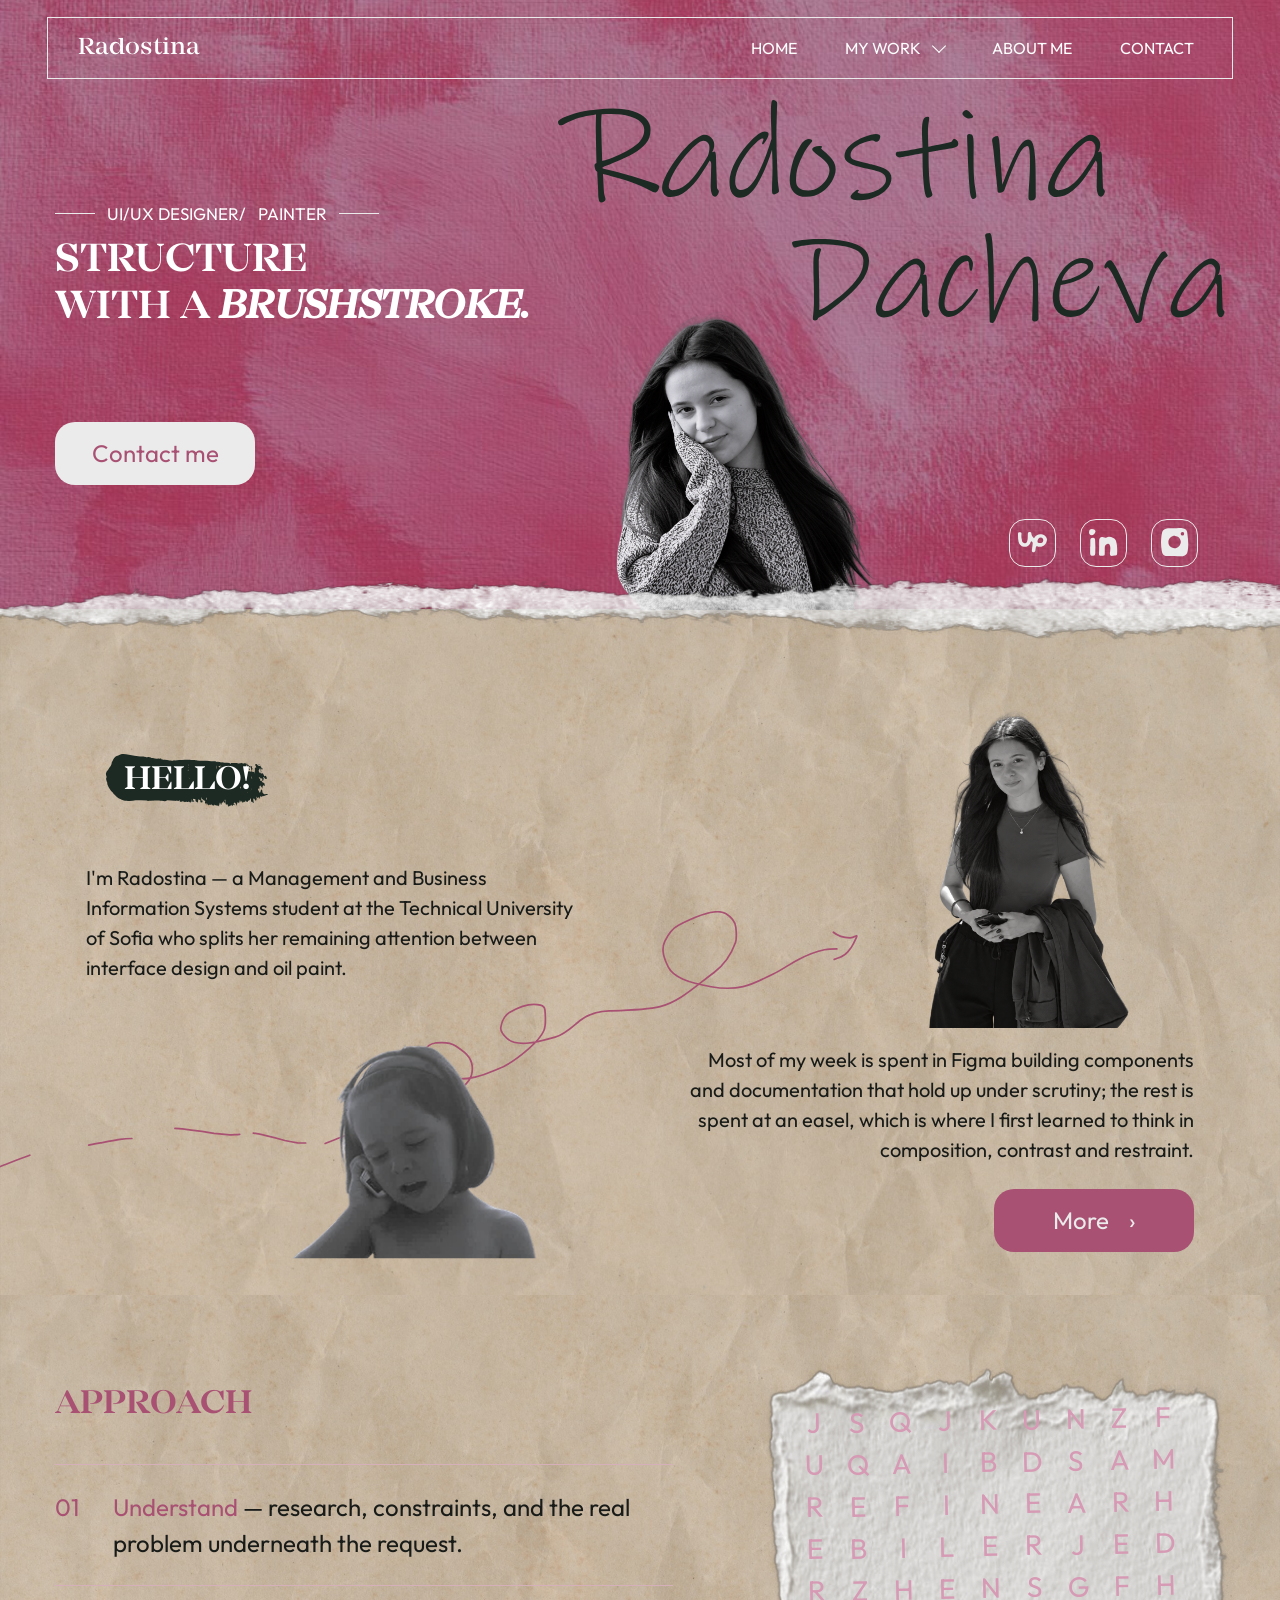
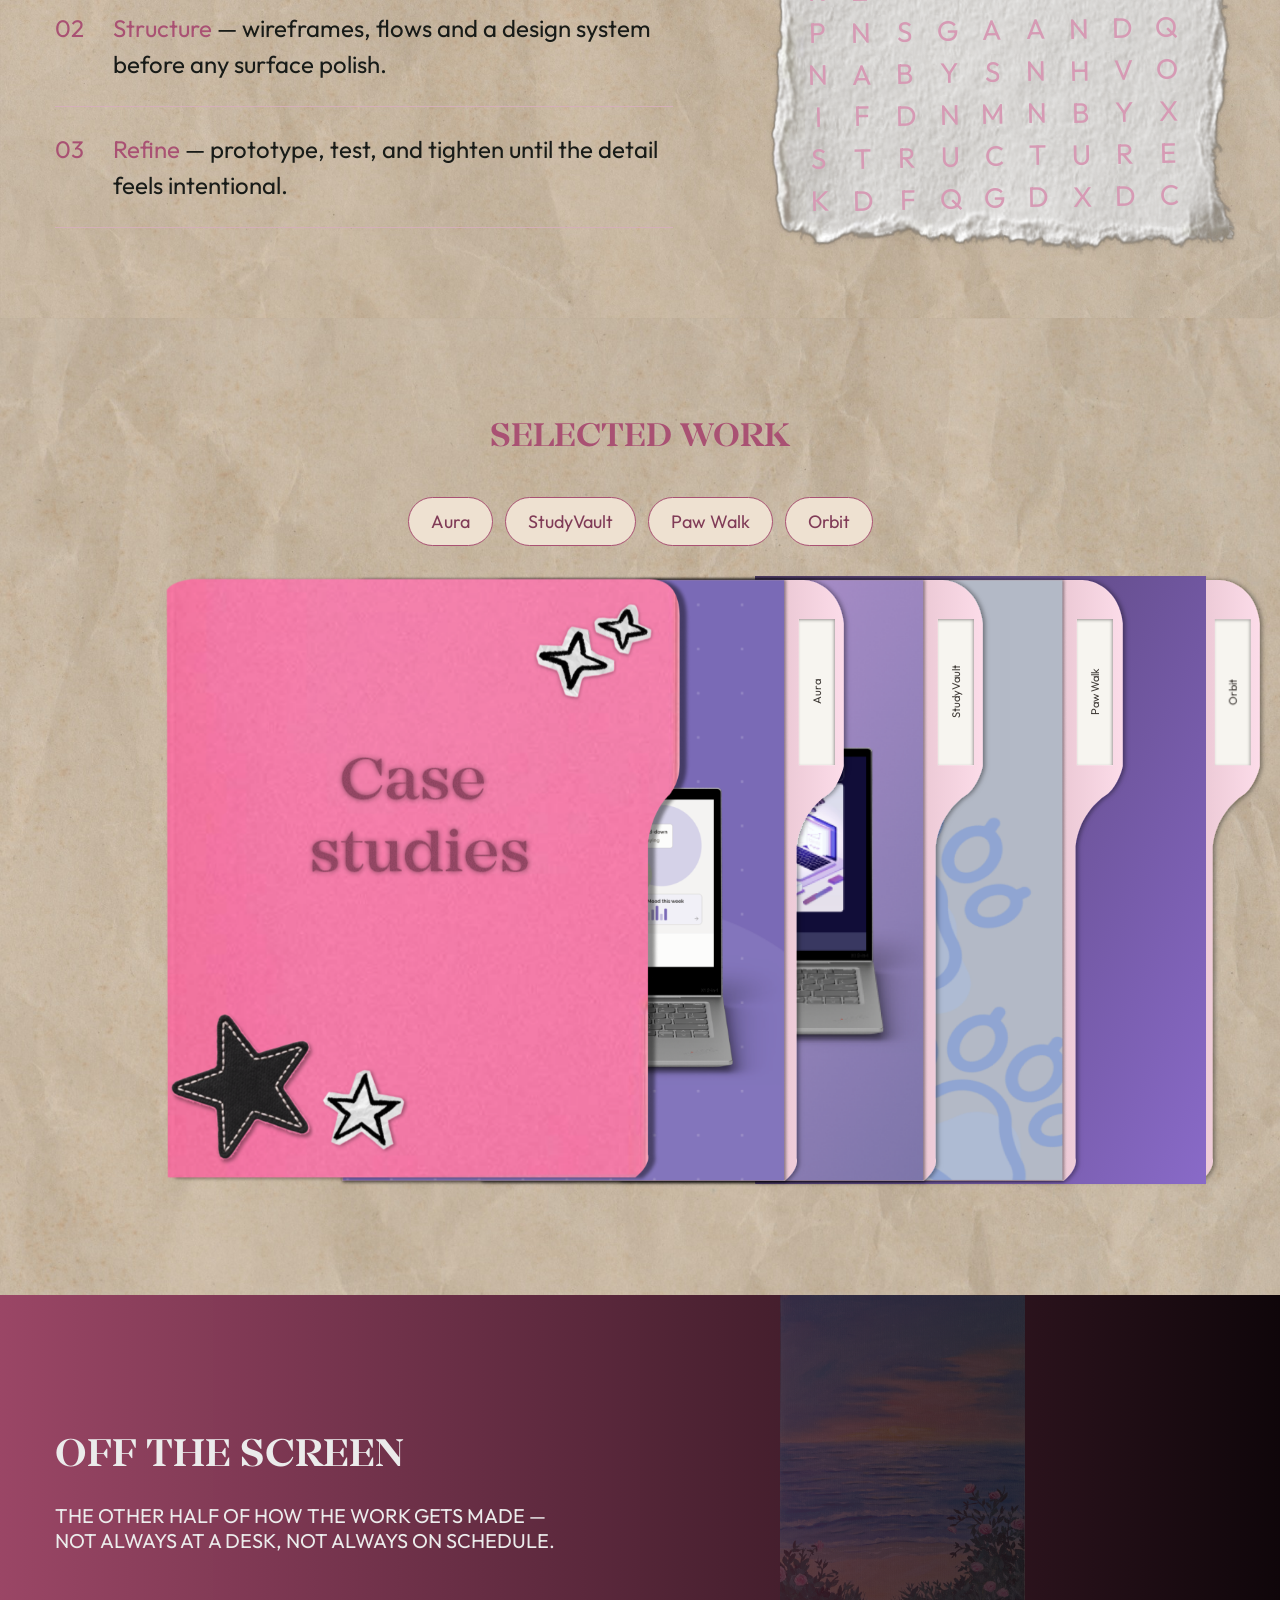
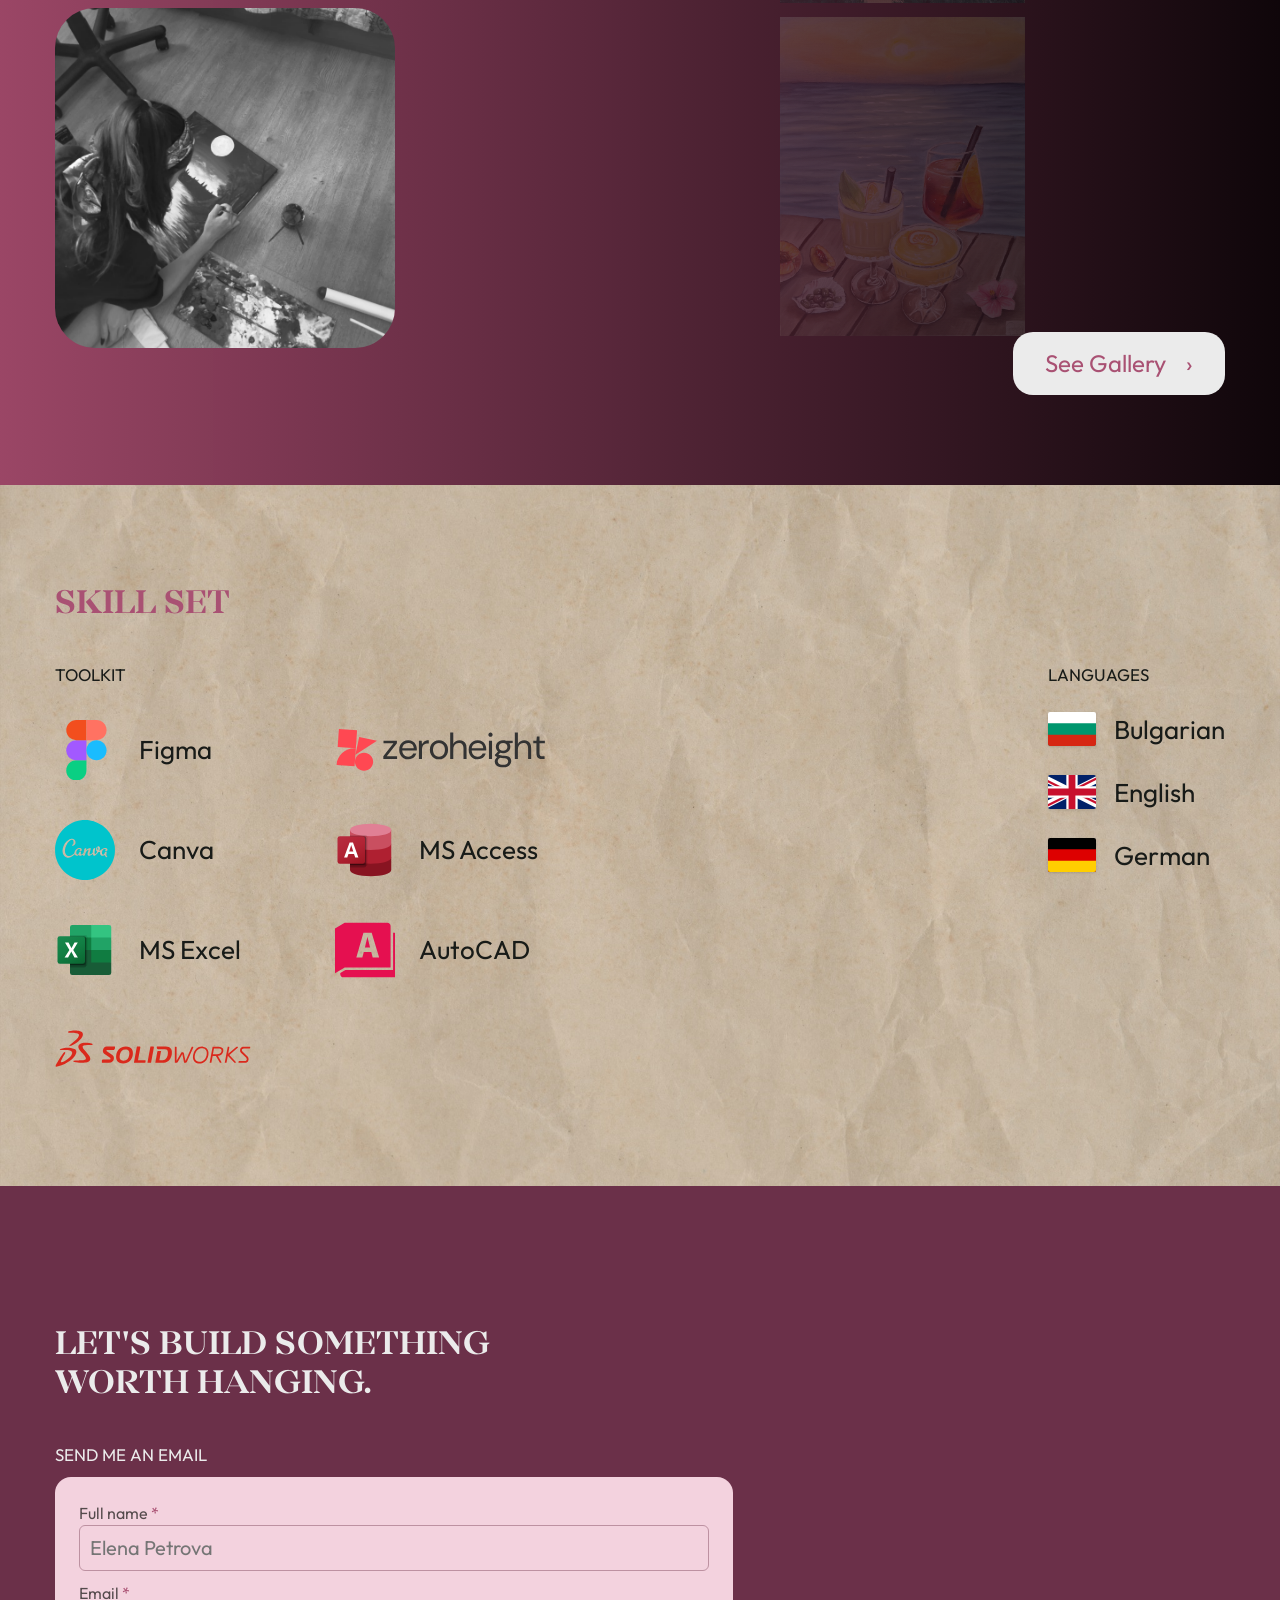
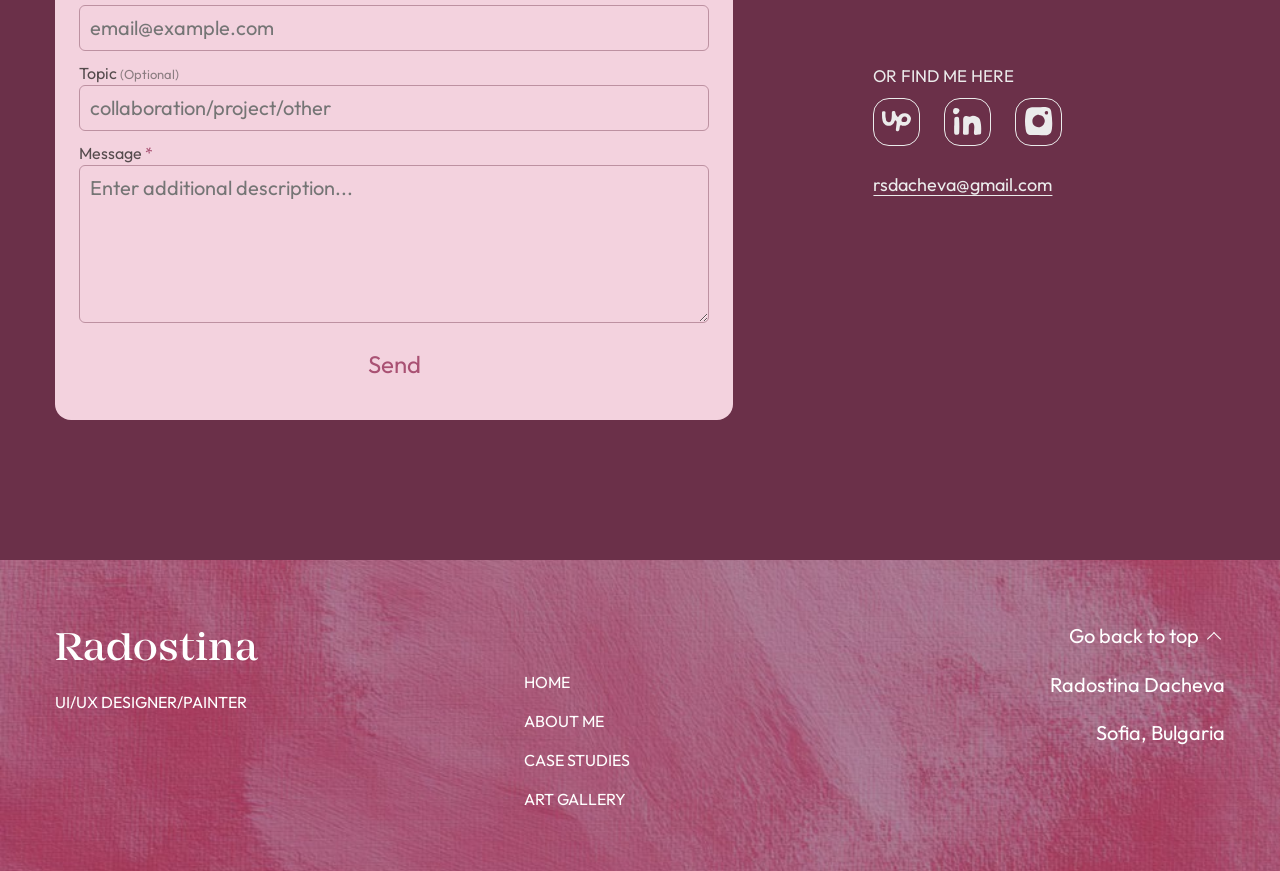
==== index.html @ f338d5c0 "Bust cached Orbit styles and logo on portfolio pages" ====
<!doctype html><html lang="en"><head><link rel="icon" type="image/svg+xml" href="/favicon.svg">
    <meta name="google-site-verification" content="fBKuhtPPhftIIcOc9pDGOPraf2QaxMMTrNeET19dJqM" /><base href="/"><meta charset="UTF-8"><meta name="viewport" content="width=device-width,initial-scale=1"><meta name="theme-color" content="#a95173"><meta name="description" content="Meet Radostina Dacheva, a UI/UX designer, painter and Management and Business Information Systems student at Technical University of Sofia."><title>About Radostina Dacheva — Designer &amp; Painter</title><link rel="stylesheet" href="style.css"><link rel="stylesheet" href="refinements.css"><link rel="stylesheet" href="design-polish.css"><link rel="stylesheet" href="responsive.css">
<link rel="stylesheet" href="mobile-figma.css?v=20261103b">
<meta name="robots" content="index,follow,max-image-preview:large"><link rel="canonical" href="https://radostinadacheva.github.io/about/"><meta property="og:type" content="website"><meta property="og:title" content="About Radostina Dacheva — Designer &amp; Painter"><meta property="og:description" content="Meet Radostina Dacheva, a UI/UX designer, painter and Management and Business Information Systems student at Technical University of Sofia."><meta property="og:url" content="https://radostinadacheva.github.io/about/"><meta property="og:site_name" content="Radostina Dacheva — Portfolio"><meta name="twitter:card" content="summary"></head><body><a class="skip" href="#main">Skip to content</a><div id="app"></div><noscript><main><h1>About Radostina Dacheva — Designer &amp; Painter</h1><p>Meet Radostina Dacheva, a UI/UX designer, painter and Management and Business Information Systems student at Technical University of Sofia.</p><p>Enable JavaScript to explore the interactive portfolio.</p><nav><a href="/">Radostina Dacheva — UI/UX Designer &amp; Painter</a> <a href="/about/">About Radostina Dacheva — Designer &amp; Painter</a> <a href="/art/">Art Gallery — Radostina Dacheva</a> <a href="/work/">UX/UI Case Studies — Radostina Dacheva</a> <a href="/aura/">Aura Design System Case Study — Radostina Dacheva</a> <a href="/paw-walk/">Paw Walk UX/UI Case Study — Radostina Dacheva</a> <a href="/contact/">Contact Radostina Dacheva — UI/UX &amp; Art</a> </nav></main></noscript><dialog id="lightbox" aria-label="Artwork viewer"><button class="close" aria-label="Close artwork">×</button><button class="prev" aria-label="Previous artwork">‹</button><figure><img alt=""><figcaption></figcaption></figure><button class="next" aria-label="Next artwork">›</button></dialog><script type="module" src="app.js"></script></body></html>
---- style.css ----
@font-face{font-family:Outfit;src:url('assets/Outfit-Regular.ttf') format('truetype');font-display:swap;font-weight:100 900}@font-face{font-family:Mirador;src:url('assets/Mirador-Medium.woff2');font-display:swap;font-weight:400 500}@font-face{font-family:Mirador;src:url('assets/Mirador-Semi-Bold.woff2');font-display:swap;font-weight:600 800}@font-face{font-family:Mirador;src:url('assets/Mirador-Medium-Italic.woff2');font-display:swap;font-style:italic}*{box-sizing:border-box}html{scroll-behavior:smooth}body{margin:0;color:#181b18;background:#e8e0d0;font:20px/1.5 Outfit,Arial,sans-serif}button,input,textarea{font:inherit}button,a{-webkit-tap-highlight-color:transparent}button{border:0;background:none;cursor:pointer;color:inherit}a{color:inherit;text-decoration:none}button:disabled{cursor:not-allowed;opacity:.55}img{display:block;max-width:100%;height:auto}h1,h2,h3,p,figure,blockquote{margin:0}h1,h2{font-family:Mirador,Georgia,serif;font-weight:600;line-height:1.15}h1{font-size:clamp(38px,3.18vw,60px);text-transform:uppercase}h2{font-size:clamp(28px,2.65vw,40px);text-transform:uppercase;margin-bottom:40px}h3{font-size:24px;font-weight:500;margin:24px 0 16px}p+p{margin-top:24px}p{line-height:1.5}a,button,input,textarea{transition:background .15s ease-out,color .15s ease-out,transform .15s ease-out,border-color .15s ease-out}a:focus-visible,button:focus-visible,input:focus-visible,textarea:focus-visible,[tabindex]:focus-visible{outline:3px solid #d4aa54;outline-offset:5px}section{position:relative}.pink{background:#a95173 var(--pink-bg) center/cover;color:#fff}.paper{background:#e4d9c6 var(--paper-bg) center/cover}.nav{position:relative;z-index:10;border:1px solid #ebebeb;display:flex;align-items:center;justify-content:space-between;min-height:62px;margin:0 3.7%;padding:12px 30px;gap:24px;color:#fff}.brand{font-family:Mirador,Georgia,serif;font-size:24px}.nav nav{display:flex;align-items:center;gap:32px;margin-right:8%}.nav nav>a,.dropdown>button{font-size:16px;text-transform:uppercase;padding:4px 8px}.nav nav>a:hover,.dropdown>button:hover{color:#1d2a23;background:#f3d2de}.dropdown{position:relative}.dropdown span{margin-left:6px}.dropdown-menu{position:absolute;top:100%;left:0;width:185px;background:#f3d2de;color:#512b3b;padding:10px;opacity:0;visibility:hidden;transform:translateY(-5px);transition:.15s ease-out;box-shadow:0 8px 20px #0002}.dropdown-menu a{display:block;padding:8px;font-size:16px}.dropdown-menu a:hover{background:#a95173;color:white}.dropdown:hover .dropdown-menu,.dropdown:focus-within .dropdown-menu,.dropdown.open .dropdown-menu{visibility:visible;opacity:1;transform:none}.menu-toggle{display:none}.eyebrow{text-transform:uppercase;font-size:clamp(13px,1.32vw,20px);line-height:1.25}.button{display:inline-flex;align-items:center;justify-content:center;gap:20px;min-width:200px;min-height:55px;padding:10px 32px;border-radius:20px;background:#ebebeb;color:#a95173;font-size:24px;line-height:1.8}.button:hover{background:#f3d2de;color:#6d2f49;transform:translateY(-2px)}.button.rose{color:#ebebeb;background:#a95173}.button.rose:hover{background:#74364e}.hero{padding-top:17px;position:relative;isolation:isolate}.hero-content{height:min(40.4vw,611px);min-height:530px;display:grid;grid-template-columns:43% 57%;padding:0 4.3%;overflow:hidden}.hero-copy{display:flex;flex-direction:column;justify-content:center;align-items:flex-start;gap:90px}.hero-copy .eyebrow{margin-bottom:-76px}.hero-copy h1{font-size:clamp(32px,3.18vw,48px)}.ruled{display:flex;align-items:center;gap:12px}.ruled:before,.ruled:after{content:'';width:40px;height:1px;background:#ebebeb}.hero-collage{position:relative}.name{position:absolute;color:#1d2a23;font-family:'Ink Free','Segoe Print','Comic Sans MS',cursive;font-size:clamp(54px,8.4vw,128px);font-weight:400;line-height:1.1;padding:0}.name:hover{color:#ebebeb;transform:rotate(-3deg)}.name.first{top:4%;left:0}.name.last{top:29%;right:0}.hero-portrait{position:absolute;bottom:-1px;left:2%;width:48%;height:67%;overflow:hidden;clip-path:polygon(3% 100%,8% 78%,15% 69%,21% 46%,29% 24%,40% 9%,48% 0,57% 1%,67% 12%,74% 29%,80% 48%,91% 72%,99% 100%)}.hero-portrait .portrait-img{position:absolute;width:285.41%;max-width:none;height:199.21%;left:-59.09%;top:-96.88%;filter:grayscale(1);object-fit:fill}.hero-portrait .hover-photo{opacity:0;transition:opacity .15s}.hero-portrait:hover .hover-photo{opacity:1}.hero-collage>.socials{position:absolute;right:4%;bottom:8%}.socials{display:flex;gap:24px;align-items:center}.socials a{width:47px;height:48px;border:1px solid #ebebeb;border-radius:16px;display:grid;place-items:center;color:#ebebeb;font-size:26px;line-height:1;font-weight:600}.socials a:hover{background:#ebebeb;color:#a95173;transform:translateY(-3px)}.hero:after,.page-hero:after{content:'';position:absolute;z-index:2;bottom:-16px;left:0;right:0;height:42px;background:#eee;clip-path:polygon(0 20%,2% 35%,3% 10%,5% 35%,7% 16%,10% 32%,12% 10%,15% 35%,18% 22%,21% 35%,23% 15%,26% 35%,28% 12%,31% 25%,34% 10%,37% 32%,39% 18%,42% 34%,44% 15%,47% 35%,50% 22%,53% 37%,56% 20%,59% 35%,62% 15%,65% 38%,68% 20%,70% 35%,72% 20%,75% 32%,78% 10%,81% 35%,84% 15%,87% 35%,89% 10%,92% 35%,95% 15%,97% 35%,100% 20%,100% 80%,97% 64%,95% 95%,91% 74%,88% 95%,85% 75%,82% 90%,79% 70%,76% 90%,73% 72%,70% 88%,66% 68%,63% 92%,60% 70%,57% 94%,54% 75%,50% 95%,47% 75%,44% 93%,41% 78%,38% 95%,35% 75%,32% 91%,29% 70%,26% 94%,23% 75%,20% 92%,17% 74%,14% 90%,11% 70%,8% 95%,5% 72%,2% 92%,0 76%)}.hello{padding:100px 6.7% 36px}.hello-grid{display:grid;grid-template-columns:1fr 1fr;gap:10px 9%;align-items:center}.hello-grid p{font-size:20px;max-width:600px}.brush{display:inline-block;background:#1d2a23;color:white;padding:7px 38px;transform:rotate(-2deg);border-radius:30% 15% 28% 10%;margin-bottom:56px}.about-portrait{width:335px;height:319px;justify-self:end;position:relative;overflow:hidden;clip-path:polygon(3% 100%,8% 69%,17% 44%,25% 20%,39% 2%,52% 0,69% 15%,77% 43%,85% 62%,95% 100%)}.about-portrait img{max-width:none;position:absolute;width:278.87%;height:246.27%;left:-55.73%;top:-79.23%;filter:grayscale(1)}.child-photo{justify-self:end;width:325px;height:215px;overflow:hidden;clip-path:polygon(0 100%,20% 60%,25% 20%,45% 0,70% 7%,89% 40%,87% 70%,100% 100%)}.child-photo img{height:100%;width:100%;object-fit:cover}.hello-second{text-align:right}.hello-second .button{margin-top:24px}.approach{padding:80px 4.3%;display:grid;grid-template-columns:1.35fr 1fr;gap:8%;align-items:center}.paper h2{color:#a95173}.steps{list-style:none;counter-reset:step;margin:0;padding:0}.steps li{counter-increment:step;border-top:1px solid #d5afba;padding:24px 0 24px 58px;position:relative;font-size:24px;line-height:1.5}.steps li:last-child{border-bottom:1px solid #d5afba}.steps li:before{content:'0' counter(step);position:absolute;left:0;color:#a95173}.steps li>span{color:#a95173}.crossword{background:#f2eee9;padding:25px 18px;width:max-content;transform:rotate(-1deg);box-shadow:0 0 3px #4443;justify-self:center;outline-offset:6px}.crossword>div{display:flex;gap:2px}.crossword span{color:#d69ab4;width:33px;text-align:center;font-size:28px;transition:background .15s,color .15s}.crossword:hover .word,.crossword:focus .word{background:#a95173;color:white}.selected{text-align:center;padding:100px 5% 110px}.folders{position:relative;height:510px;max-width:970px;margin:60px auto 0;isolation:isolate;text-align:left}.folder{position:absolute;top:0;bottom:0;width:48%;border-radius:24px 25px 22px 0;box-shadow:1px 1px 5px #0005;transition:transform .241s ease-in,left .241s ease-in;width:46%;overflow:visible}.folder img{width:100%;height:100%;object-fit:cover;border-radius:24px 0 20px 0}.folder-0{left:20%;z-index:3;background:#8b7cb9}.folder-1{left:34%;z-index:2;background:#b99bc9}.folder-2{left:48%;z-index:1;background:#b9c9e1}.folder-tab{position:absolute;right:-34px;top:0;writing-mode:vertical-rl;background:#f4d5e0;color:#423d39;font-size:16px;border-radius:0 24px 28px 0;padding:28px 8px;height:180px}.folder-link{position:absolute;bottom:20px;right:22px;color:#fff;font-size:22px}.cover{z-index:4;left:0;width:50%;background:#f28bbe;display:grid;place-items:center;text-align:center;pointer-events:none}.cover strong{font:600 60px/1.05 Mirador,serif;color:#a95173;text-shadow:0 1px 4px #0004}.cover .sticker{width:125px;height:125px;position:absolute;top:12px;right:10px;object-fit:cover;mix-blend-mode:multiply;transform:rotate(12deg)}.folders:has(.folder-0:hover) .folder-0,.folders:has(.folder-0:focus-visible) .folder-0{left:40%;transform:translateY(-15px);z-index:5}.folders:has(.folder-1:hover) .folder-1,.folders:has(.folder-1:focus-visible) .folder-1{left:43%;transform:translateY(-15px);z-index:5}.folders:has(.folder-2:hover) .folder-2,.folders:has(.folder-2:focus-visible) .folder-2{left:48%;transform:translateY(-15px);z-index:5}.offscreen{min-height:790px;display:flex;align-items:center;justify-content:space-between;padding:90px 4.3%;overflow:hidden;background:#642b46;color:#ebebeb}.offscreen:after{content:'';position:absolute;inset:0;background:linear-gradient(90deg,rgba(165,75,108,.84),rgba(0,0,0,.85));pointer-events:none}.offscreen-copy,.offscreen>.button{position:relative;z-index:1}.offscreen-copy{width:43%}.offscreen>.button{align-self:flex-end}.offscreen h2{font-size:40px;margin-bottom:24px}.offscreen .eyebrow{font-size:20px}.easel{width:340px;height:340px;object-fit:cover;object-position:center 75%;filter:grayscale(1);border-radius:40px;margin-top:55px}.art-strips{position:absolute;inset:0 0 0 41%;display:grid;grid-template-columns:repeat(3,1fr);gap:10px;overflow:hidden}.art-strip{display:flex;flex-direction:column;gap:10px;animation:art-roll 10s linear infinite;align-self:start}.strip-1{animation-direction:reverse;animation-timing-function:ease-in}.strip-2{animation-timing-function:ease-in}.art-strip img{width:100%;height:300px;object-fit:cover}.offscreen:hover .art-strip{animation-play-state:paused}@keyframes art-roll{to{transform:translateY(-50%)}}.skills{padding:100px 4.3%}.skills-grid{display:flex;justify-content:space-between;gap:50px;max-width:1280px}.tool-grid{display:grid;grid-template-columns:repeat(2,270px);gap:20px 60px;margin-top:28px}.tool{display:flex;align-items:center;gap:15px;font-size:28px}.tool img{width:50px;height:50px;object-fit:cover;mix-blend-mode:multiply}.tool:nth-child(2) img,.tool:last-child img{width:150px;object-fit:contain}.tool:nth-child(2) span,.tool:last-child span{display:none}.language{font-size:28px;margin-top:24px}.contact{padding:140px 4.3%;background:#6b3049;color:#ebebeb;overflow:hidden}.contact h2{position:relative;z-index:1}.contact-grid{display:grid;grid-template-columns:minmax(0,678px) 1fr;gap:12%;align-items:center}.contact .eyebrow{margin-bottom:12px}.contact form{background:#f3d2de;color:#554b4d;padding:24px;border-radius:16px;display:flex;flex-direction:column;gap:10px;position:relative;z-index:1}.contact label{font-size:16px;display:block}.contact label>span{color:#a95173}.contact input,.contact textarea{display:block;width:100%;border:1px solid #bd91a1;background:transparent;border-radius:6px;padding:8px 10px;color:#3d3037;font-size:20px;line-height:1.4;resize:vertical}.contact input:hover,.contact textarea:hover{border-color:#a95173}.contact input:focus,.contact textarea:focus{background:#fff5f8}.contact small{font-size:13px;color:#8b7d81}.contact .send{background:none;align-self:center}.contact .send:hover{background:#a95173;color:white}.contact-other{position:relative;z-index:1}.email{display:inline-block;font-size:18px;margin-top:25px;text-decoration:underline;text-underline-offset:4px}.contact-star{position:absolute;top:0;right:4%;width:250px;opacity:.45;transform:rotate(8deg);mix-blend-mode:screen}.contact-star img{mix-blend-mode:screen}.form-status:empty{display:none}.form-status{font-size:16px}.honeypot{display:none!important}.contact-page{background:#6b3049;padding-top:17px}.contact-page .contact{padding-top:100px}footer{display:grid;grid-template-columns:1.3fr 1fr 1fr;gap:40px;padding:60px 4.3%;align-items:start;min-height:300px;font-size:20px}footer .brand{font-size:40px}footer .eyebrow{font-size:16px;margin-top:12px}footer nav{display:flex;flex-direction:column;align-items:flex-start;gap:15px;padding-top:50px;text-transform:uppercase;font-size:16px}.footer-right{text-align:right}.footer-right p{margin-top:18px}footer button:hover,footer a:hover{text-decoration:underline}.page-hero{padding:17px 0 90px;min-height:490px;position:relative;text-align:center}.page-hero h1{margin:60px auto 25px}.page-hero p{max-width:680px;margin:0 auto;padding:0 24px}.page-hero .brush{font-size:40px;margin-bottom:12px}.bio{display:grid;grid-template-columns:1fr 1fr;background:#b5718c;color:white}.bio>div{padding:100px 8%}.bio>img{width:100%;height:100%;max-height:760px;object-fit:cover;object-position:60% center}.hobbies{padding:90px 3%}.hobbies h2{text-align:center}.hobby-layout{display:grid;grid-template-columns:18% 1fr 18%;gap:5%}.hobby-images{display:flex;flex-direction:column;justify-content:space-around;gap:50px;filter:grayscale(1)}.hobby-images img{max-height:230px;width:100%;object-fit:contain}.hobby-layout .steps li{min-height:160px}.hobbies .steps{margin:30px 0}blockquote{font:600 clamp(28px,2.65vw,40px)/1.3 Mirador,serif;text-align:center;text-transform:uppercase;padding:180px 12%}.art-hero{overflow:hidden;min-height:516px}.art-hero h1{margin-top:120px;position:relative;z-index:1}.art-hero .flamingo,.art-hero .swan{position:absolute;bottom:0;width:230px;height:270px;object-fit:cover}.art-hero .flamingo{left:5%;clip-path:ellipse(42% 48% at 50% 53%)}.art-hero .swan{right:5%;clip-path:ellipse(42% 48% at 50% 53%)}.featured{padding:80px 0 50px}.featured>h2{text-align:center}.featured article{background:#384f42;color:#ebebeb;padding:26px 4.3%;display:flex;gap:35px;align-items:center;margin-bottom:48px}.featured article:nth-of-type(2){flex-direction:row-reverse}.featured article>button{flex:0 0 240px}.featured article img{height:294px;width:240px;object-fit:cover}.featured article:nth-of-type(3) img{border-radius:50%;object-fit:cover}.featured h3{font-size:24px;margin:0 0 5px}.featured p{font-size:24px}.art-button{padding:0;display:block;overflow:hidden}.art-button img{transition:transform .2s ease-out}.art-button:hover img{transform:scale(1.03)}.gallery{padding:90px 4.3%}.gallery>h2{text-align:center;margin-bottom:60px}.art-grid{display:grid;grid-template-columns:repeat(4,1fr);gap:45px}.art-grid img{height:320px;width:100%;object-fit:cover}.art-grid.charcoal{grid-template-columns:repeat(3,1fr)}.art-grid.charcoal img{height:280px}.work-list{padding:60px 4.3%}.work-list article{display:grid;grid-template-columns:1.5fr 1fr;gap:50px;align-items:center;margin:60px 0 100px}.work-list article>img{width:100%;border-radius:24px}.work-list .button{margin-top:25px}.unavailable{display:block;margin-top:25px;color:#726960}.aura-page{--case-accent:#8068b3;background:#f5f4f6;color:#292820}.case-hero{padding:17px 0 60px;background:#8878b5;color:#fff}.case-hero>div{position:relative;min-height:450px;display:flex;flex-direction:column;align-items:flex-start;justify-content:center;padding:50px 5%;gap:25px}.case-hero h1{text-transform:none;font-size:60px}.case-hero>div>img{position:absolute;right:4%;top:35px;width:48%;height:400px;object-fit:contain}.case-hero .button{position:relative;z-index:1}.case-section{padding:75px 5%;position:relative;isolation:isolate}.aura-page .case-section:nth-child(even){background:radial-gradient(ellipse at 95% 0,#ddd7ed 0,transparent 44%),radial-gradient(ellipse at 0 100%,#e4ebdf,transparent 40%)}.case-section h2{text-transform:none;font-size:40px}.case-section p{font-size:20px;margin-bottom:24px}.case-section>p{max-width:1150px}.two-col{display:grid;grid-template-columns:1fr 1fr;align-items:center;gap:8%}.two-col>img{width:100%;object-fit:contain}.two-col>p{margin:0}.case-section .button{background:#e8e2f4;color:var(--case-accent);min-width:160px;font-size:18px;line-height:1.5;border-radius:30px}.case-section.dark{background:#292820!important;color:white}.chips{display:flex;flex-wrap:wrap;gap:12px;margin:30px 0}.chips span{padding:5px 18px;border-radius:30px;border:1px solid #a9a5ad;font-size:16px}.aura-brand{text-align:center;font-size:70px;color:#aa94d0}.aura-brand h3{font-size:48px;color:#fff;margin:0}.brand-dots{display:flex;justify-content:center;gap:8px}.brand-dots i{width:20px;height:20px;border-radius:50%;background:#af99d2}.brand-dots i:nth-child(2){background:#9bb78d}.brand-dots i:nth-child(3){background:#e4bf60}.brand-dots i:nth-child(4){background:#c36a69}.brand-dots i:nth-child(5){background:#eee}.doc-links{display:grid;gap:15px;max-width:300px}.doc-links a{background:#fff;padding:16px 22px;color:#8068b3;border-radius:5px}.doc-links a:hover{background:#e5ddf2}.swatches>div{display:flex;gap:7px;margin-bottom:14px;align-items:center}.swatches span{width:70px;font-size:15px}.swatches i{height:45px;width:45px;border-radius:8px;display:inline-block}.type-table{display:grid;gap:8px}.type-table>div{display:flex;justify-content:space-between;gap:12px;padding:10px;border-bottom:1px solid #ddd}.type-table code{font-size:14px;color:#8068b3}.type-table span{font-size:16px}.spacing-screen{width:520px;max-height:200px;object-fit:contain}.component-samples{padding:20px;background:#ebe5f7;border-radius:20px}.component-samples .primary{background:#8068b3;color:white}.component-samples .disabled{opacity:.4}.component-samples label{display:block;font-size:16px;margin:16px 0}.component-samples input{display:block;border:1px solid #bbb;border-radius:5px;padding:8px;width:100%;background:#f5f5f5;font-size:16px}.component-samples .sample-focus{border-color:#8068b3}.component-samples .sample-error{border-color:#c45149}.sample-card{background:white;padding:25px;border-radius:10px;box-shadow:0 5px 15px #7f6eaa22}.pattern-grid{display:grid;grid-template-columns:repeat(3,1fr);gap:28px}.pattern-grid article{padding:25px;background:#e8e1f4;border-radius:16px}.pattern-grid h3{margin-top:0;color:#655089}.pattern-grid p{font-size:16px}.dos{display:grid;grid-template-columns:1fr 1fr;gap:16px}.dos p{padding:10px;background:#f6faf4;color:#547645}.dos p+p{margin:0;color:#c45149;background:#fff3f1}.screen-grid{display:grid;grid-template-columns:repeat(3,1fr);gap:35px;margin:35px 0 60px;align-items:center}.screen-grid button{padding:0}.screen-grid img{width:100%;max-height:320px;object-fit:contain}.screen-grid figcaption{text-align:center;font-size:16px;margin-top:16px}.responsive-screens img{height:360px}.contrast-grid{display:grid;grid-template-columns:1fr 1fr;gap:12px;max-width:380px}.contrast-grid>div{padding:25px;background:#8068b3;color:white;border-radius:16px;text-align:center}.contrast-grid>div:nth-child(2){background:#46326e}.contrast-grid>div:nth-child(3){background:#c45149}.contrast-grid>div:nth-child(4){background:#547645}.contrast-grid strong{font-size:30px}.contrast-grid p{font-size:16px;margin:10px 0 0}.thanks{padding:100px 5%;text-align:center;background:#9d8bc4;color:white}.thanks .button{font-size:18px;min-width:130px;margin:25px 10px 0;background:#ddd2ee;color:#584278}.case-cta{display:flex;justify-content:center;gap:70px;padding:60px 5%;background:#292820;color:#fff}.case-cta .button{font-size:18px;min-width:180px;background:#777462;color:#fff}.paw-page{--case-accent:#326cb7;background:linear-gradient(#dee5ef,#aec9ee);color:#173d71}.paw-page .case-hero{background:#b7cbe7}.paw-page .case-hero>div{min-height:650px}.paw-page .case-hero>div>img{height:560px;top:35px;object-fit:contain}.paw-page .case-hero .button{background:#93b4e0;color:white;font-size:18px}.paw-page .case-section h2{color:#326cb7}.paw-page .case-section p,.paw-page .case-section h3{color:#182b45}.paw-page .case-section:nth-child(even){background:radial-gradient(ellipse at 90% 70%,#9ab5d555,transparent 40%)}.dog-illustration{max-height:500px;align-self:end}.problem{max-width:900px;background:#326cb7;padding:50px;border-radius:24px;margin-left:auto}.problem p{color:#fff!important;margin:0}.research-stats>strong,.metric{font-size:48px;color:#326cb7}.phone-screen{max-height:540px;object-fit:contain}.learning-icon{max-height:280px}.flow{display:block;width:100%;padding:0;margin:25px 0 50px}.flow img{width:100%}video{display:block;max-width:100%;width:100%;max-height:680px;background:#201f23;border-radius:18px;margin-top:40px}dialog{border:0;background:transparent;color:white;max-width:100vw;max-height:100dvh;width:100vw;height:100dvh;padding:55px 70px;margin:0}dialog[open]{display:flex;align-items:center;justify-content:center}dialog::backdrop{background:#10130ff2}dialog figure{display:flex;flex-direction:column;align-items:center;gap:16px;max-width:100%;max-height:100%}dialog img{max-height:80dvh;max-width:85vw;object-fit:contain}dialog figcaption{font-size:18px}dialog button{position:fixed;color:white;font-size:48px;z-index:2}dialog .close{right:24px;top:10px}dialog .prev{left:20px;top:45%}dialog .next{right:20px;top:45%}[hidden]{display:none!important}.skip{position:fixed;left:15px;top:-70px;z-index:100;padding:12px;background:white;color:#000}.skip:focus{top:15px}#app{animation:page-enter .2s ease-out}@keyframes page-enter{from{opacity:.2}to{opacity:1}}
@media(min-width:1600px){#app{max-width:1700px;margin:auto}.hero-content{height:611px}.hero{min-height:690px}}
@media(max-width:1100px){body{font-size:18px}.nav nav{gap:12px;margin-right:0}.hero-content{min-height:470px}.hero-copy{gap:80px}.hero-copy .eyebrow{margin-bottom:-66px}.hero-copy .ruled:before,.hero-copy .ruled:after{width:20px}.button{min-width:170px;font-size:20px}.hello-grid p{font-size:18px}.hello{padding-top:75px}.about-portrait{width:260px;height:250px}.steps li{font-size:20px}.crossword span{width:25px;font-size:23px}.folders{height:420px}.cover strong{font-size:50px}.offscreen{min-height:650px}.offscreen h2{font-size:32px}.offscreen .eyebrow{font-size:16px}.tool-grid{grid-template-columns:repeat(2,200px);gap:20px}.tool{font-size:22px}.contact{padding-top:100px;padding-bottom:100px}.contact-grid{gap:7%;grid-template-columns:1.5fr 1fr}.art-grid img{height:260px}.case-section p{font-size:18px}.featured p{font-size:20px}.featured article>button{flex-basis:200px}.featured article img{width:200px;height:250px}.case-hero>div>img{height:350px}.pattern-grid{gap:16px}.pattern-grid article{padding:18px}.case-section{padding:65px 5%}}
@media(max-width:760px){body{font-size:17px}.nav{margin:0 16px;padding:12px 16px;min-height:56px;flex-wrap:wrap}.brand{font-size:22px}.menu-toggle{display:block;font-size:25px}.nav nav{display:none;width:100%;flex-direction:column;align-items:stretch;gap:5px}.nav.expanded nav{display:flex}.nav nav>a{padding:12px 8px}.dropdown>button{width:100%;text-align:left;padding:12px 8px}.dropdown-menu{position:static;display:none;opacity:1;visibility:visible;width:100%;box-shadow:none;transform:none}.dropdown.open .dropdown-menu,.dropdown:focus-within .dropdown-menu{display:block}.hero-content{height:auto;min-height:0;display:flex;flex-direction:column;padding:50px 24px 0;overflow:hidden}.hero-copy{gap:28px}.hero-copy .eyebrow{margin:0;font-size:13px}.hero-copy h1{font-size:38px}.hero-copy .button{margin-top:4px;font-size:18px;min-height:45px;min-width:170px}.hero-collage{width:100%;height:420px;margin-top:15px}.name{font-size:62px}.name.first{top:20px;left:10%}.name.last{top:90px;right:0}.hero-portrait{height:65%;width:65%;left:0}.hero-collage>.socials{right:0;bottom:35px;gap:10px}.socials a{width:40px;height:40px;font-size:22px;border-radius:13px}.hello{padding:65px 24px 45px}.hello-grid{gap:32px;grid-template-columns:1fr}.hello-grid>div:first-child{grid-row:1}.hello-grid p{font-size:18px}.brush{margin-bottom:25px;font-size:28px}.about-portrait{grid-row:2;justify-self:center;height:270px;width:285px}.child-photo{grid-row:4;justify-self:center;width:250px;height:170px}.hello-second{grid-row:3;text-align:left}.approach{padding:40px 24px 65px;grid-template-columns:1fr;gap:45px}.steps li{font-size:18px;padding-left:44px}.crossword span{font-size:25px;width:28px}.selected{padding:55px 24px 65px}.selected h2{margin-bottom:25px}.folders{height:320px;margin-top:35px;max-width:520px}.cover strong{font-size:36px}.cover .sticker{width:70px;height:70px}.folder-tab{font-size:12px;right:-25px;height:120px;padding:17px 5px}.folder-link{font-size:16px;right:10px}.folder img{object-position:65% center}.folder{border-radius:14px}.folder-2{left:48%}.offscreen{padding:55px 24px;min-height:650px;align-items:flex-start;flex-direction:column;gap:30px}.offscreen-copy{width:100%}.offscreen h2{font-size:30px}.offscreen .eyebrow{font-size:15px;max-width:320px}.art-strips{left:25%;opacity:.8}.easel{width:230px;height:240px;margin-top:35px}.offscreen>.button{font-size:18px}.skills{padding:60px 24px}.skills-grid{flex-direction:column;gap:40px}.tool-grid{grid-template-columns:1fr 1fr;gap:20px;max-width:500px}.tool{font-size:18px;gap:10px}.tool img{width:36px;height:36px}.tool:nth-child(2) img,.tool:last-child img{width:120px}.language{font-size:23px;margin-top:18px}.contact{padding:65px 24px}.contact h2{font-size:28px;margin-bottom:35px}.contact-star{width:140px;right:-25px;top:10px;opacity:.2}.contact-grid{grid-template-columns:1fr;gap:40px}.contact form{padding:18px}.contact input,.contact textarea{font-size:16px}.contact-other .socials{gap:20px}footer{padding:45px 24px;grid-template-columns:1fr 1fr;gap:35px;font-size:16px}footer .brand{font-size:30px}footer .eyebrow{font-size:12px}footer nav{padding:0;font-size:14px;justify-self:end}.footer-right{grid-column:1/-1;display:flex;flex-wrap:wrap;align-items:center;gap:15px;text-align:left}.footer-right p{margin:0}.footer-right button{padding:0;margin-right:auto}.page-hero{min-height:380px;padding-bottom:70px}.page-hero h1{margin-top:45px;font-size:38px}.page-hero p{font-size:17px}.page-hero .brush{font-size:30px}.bio{grid-template-columns:1fr}.bio>div{padding:60px 24px}.bio>img{height:470px;object-position:center}.hobbies{padding:60px 24px}.hobby-layout{grid-template-columns:1fr;gap:20px}.hobby-images{display:none}.hobby-layout .steps li{min-height:0;padding-top:22px;padding-bottom:22px}.hobbies .steps{margin:0}.hobbies h2{text-align:left}blockquote{padding:90px 24px;font-size:27px}.art-hero{min-height:380px}.art-hero h1{margin:90px 30px 0;font-size:32px}.art-hero .flamingo,.art-hero .swan{width:90px;height:120px;opacity:.7}.featured{padding-top:60px}.featured article,.featured article:nth-of-type(2){flex-direction:column;padding:30px 24px;gap:20px;margin-bottom:25px}.featured article>button{flex-basis:auto}.featured article img{width:200px;height:250px}.featured article p{font-size:18px}.featured article h3{font-size:21px}.gallery{padding:45px 24px}.gallery h2{margin-bottom:35px}.art-grid,.art-grid.charcoal{grid-template-columns:1fr 1fr;gap:18px}.art-grid img,.art-grid.charcoal img{height:220px}.work-list{padding:40px 24px}.work-list article{grid-template-columns:1fr;gap:30px;margin:20px 0 65px}.work-list h2{margin-bottom:20px}.case-hero>div,.paw-page .case-hero>div{padding:50px 24px 20px;min-height:0;align-items:center;text-align:center}.case-hero>div>img,.paw-page .case-hero>div>img{position:static;width:100%;height:auto;max-height:350px;margin-top:15px}.case-hero h1{font-size:42px}.case-hero .eyebrow{font-size:15px}.case-hero{padding-bottom:20px}.case-section{padding:50px 24px}.case-section h2{font-size:30px;margin-bottom:25px}.case-section p{font-size:17px}.two-col{grid-template-columns:1fr;gap:30px}.doc-links{max-width:none}.pattern-grid{grid-template-columns:1fr}.screen-grid{grid-template-columns:1fr 1fr;gap:25px 18px}.screen-grid img{height:auto}.responsive-screens{grid-template-columns:1fr}.responsive-screens img{height:350px}.type-table>div{padding:8px 0}.type-table span{font-size:13px}.type-table code{font-size:12px}.swatches i{width:40px;height:40px}.case-cta{gap:15px;flex-direction:column;padding:40px 24px}.thanks{padding:65px 24px}.thanks .button{font-size:16px;padding:9px 18px}.problem{padding:25px}.research-stats>strong,.metric{font-size:38px}.dog-illustration{max-height:280px}.phone-screen{max-height:480px}.flow{margin-bottom:30px}video{border-radius:8px}dialog{padding:55px 35px}dialog img{max-width:90vw}dialog .prev{left:0}dialog .next{right:0}dialog .close{right:12px}}
@media(prefers-reduced-motion:reduce){html{scroll-behavior:auto}*,*:before,*:after{animation:none!important;transition:none!important}.art-strip{transform:none!important}}
.name.first{width:82%;height:auto}.name.last{width:65%;height:auto}.name img{width:100%;height:auto;pointer-events:none}.name:hover img{filter:brightness(0) invert(1)}.socials img{width:29px;height:29px;object-fit:contain}.socials a:hover img{filter:brightness(.35) sepia(1) saturate(2)}.paper h2.brush{color:white;background:transparent url('assets/brush.svg') center/100% 100%;border-radius:0;transform:none}.hello-doodle{position:absolute;left:0;top:44%;width:67%;height:auto;pointer-events:none}.hello-grid{position:relative;z-index:1}
@media(max-width:760px){.hello-doodle{top:45%;width:100%;opacity:.5}.name.first{width:90%;left:0;top:10px}.name.last{width:73%;top:90px;right:0}.hero-collage{height:400px}.hero-portrait{height:65%}}
.hero-portrait{clip-path:none;overflow:visible}.hero-portrait .portrait-img{left:0;top:0;width:100%;height:100%;object-fit:contain;object-position:bottom;max-width:100%;transition:transform .15s ease-out}.hero-portrait:hover .portrait-img{transform:rotate(-3deg) scale(1.035)}

.about-portrait{clip-path:none;overflow:hidden}.about-portrait img{position:static;width:100%;height:140%;max-width:100%;object-fit:contain;object-position:top;filter:none}
---- refinements.css ----
/* Original Figma assets, responsive wrappers, and stable interaction geometry. */
.hero-content{overflow:visible}
.hero-collage{isolation:isolate}
.name{display:block;z-index:3;transition:none}
.name.first{aspect-ratio:553/104}
.name.last{aspect-ratio:462/97}
.name img{transition:opacity 150ms ease-out;filter:none!important}
.name:hover,.name:focus-visible{transform:none}
.name .name-default{position:relative;width:100%;height:auto}
.name .name-hover{position:absolute;opacity:0;max-width:none;height:auto;pointer-events:none}
/* R: x=58.12 in ART, x=0 in Radostina; both were set at 128px in Figma. */
.name.first .name-hover{width:44.8463%;left:-10.51%;top:8.246%}
.name.last .name-hover{width:104.7619%;left:0;top:-.132%}
.name:is(:hover,:focus-visible) .name-default{opacity:0}
.name:is(:hover,:focus-visible) .name-hover{opacity:1}
.hero-portrait .portrait-img{transition:opacity 150ms ease-out;transform:none!important;filter:none;object-fit:contain;object-position:bottom}
.hero-portrait .hover-photo{opacity:0}
.hero-portrait:is(:hover,:focus-visible) .portrait-img:not(.hover-photo){opacity:0}
.hero-portrait:is(:hover,:focus-visible) .hover-photo{opacity:1}
.hero:after,.page-hero:after{clip-path:none;background:transparent url('assets/paper-tear.svg') center/100% 100% no-repeat;height:70px;bottom:-34px;pointer-events:none}
.child-photo{height:auto;width:335px;max-width:100%;clip-path:none;overflow:visible}
.child-photo img{width:100%;height:auto;object-fit:contain}
.crossword{position:relative;isolation:isolate;box-shadow:none;background:none;transform:rotate(-1deg);padding:0;width:min(100%,426px);aspect-ratio:426/463;max-width:426px}
.crossword:before{content:'';position:absolute;inset:-4% -6%;background:url('assets/crossword-paper.svg') center/100% 100% no-repeat;z-index:-1;filter:drop-shadow(0 1px 2px #0003)}
.crossword .letter-grid{position:absolute;inset:5.38% 5.18% 4.38% 3.01%;display:grid;grid-template-rows:repeat(10,1fr);gap:2px}
.letter-grid>div{display:grid;grid-template-columns:repeat(9,1fr);gap:2px;align-items:center}
.letter-grid span{display:block;width:auto;font-size:clamp(22px,2.2vw,32px);line-height:1.15;text-align:center;color:#d69ab4;background:none!important}
.crossword:is(:hover,:focus-visible) .word{color:#a95173;background:none}
.crossword .marker{position:absolute;pointer-events:none;opacity:0;max-width:none;transition:opacity 120ms ease-out,clip-path 500ms ease-out}
.marker-refine{left:0;top:21.39%;width:69.5%;height:13.82%;clip-path:inset(0 100% 0 0)}
.marker-understand{left:51.4%;top:0;width:16.7%;height:101.25%;clip-path:inset(0 0 100% 0)}
.marker-structure{left:0;top:75.76%;width:95%;height:13.4%;clip-path:inset(0 100% 0 0)}
.crossword:is(:hover,:focus-visible) .marker{opacity:1;clip-path:inset(0)}
.crossword:is(:hover,:focus-visible) .marker-understand{transition-delay:100ms}
.crossword:is(:hover,:focus-visible) .marker-structure{transition-delay:200ms}
.folders{height:auto;aspect-ratio:1000/590;width:100%;max-width:1100px;isolation:isolate;overflow:visible;margin:60px auto 0}
.folder-cover{position:absolute;z-index:10;left:0;top:0;width:50%;height:100%;pointer-events:auto}
.folder-cover>img:first-child{width:100%;height:100%;object-fit:fill;filter:drop-shadow(1px 2px 2px #0003)}
.folder-cover strong{position:absolute;left:15%;top:34%;width:65%;text-align:center;font:600 clamp(30px,4.5vw,64px)/1.06 Mirador,serif;color:#a95173;text-shadow:0 1px 3px #0003;transform:rotate(-3deg)}
.cover-stars{position:absolute;right:12%;top:7%;width:30%;height:auto;transform:rotate(12deg)}
.cover-stars.lower{width:22%;left:10%;top:auto;bottom:9%;transform:rotate(-18deg)}
.case-drawer{position:absolute;top:0;bottom:0;left:calc(8% + var(--case-index)*8%);width:48%;z-index:calc(6 - var(--case-index));pointer-events:none}
.case-sheet{position:absolute;inset:0;transition:transform 350ms cubic-bezier(.22,.61,.36,1);will-change:transform;pointer-events:auto}
.case-shell{width:100%;height:100%;object-fit:fill;position:absolute;inset:0;pointer-events:none}
.case-content{position:absolute;inset:6% 12% 8% 6%;display:flex;flex-direction:column;gap:18px;align-items:center;justify-content:center}
.case-content h3{font:500 clamp(18px,2.2vw,30px)/1.2 Outfit,sans-serif;color:#6b3049;margin:0;align-self:flex-start}
.case-content .case-preview{width:100%;height:auto;max-height:68%;object-fit:contain;border-radius:6px;box-shadow:0 2px 8px #58304420}
.case-more{min-width:0;min-height:42px;font-size:clamp(14px,1.7vw,22px);padding:7px 24px;align-self:flex-end;background:#ebebeb;color:#a95173;visibility:hidden;transition:visibility 0s 350ms,background .15s}
.case-tab{position:absolute;top:6%;right:0;width:8%;height:32%;padding:8px 2px;writing-mode:vertical-rl;transform:rotate(180deg);background:#f7f4ef;box-shadow:inset 1px 1px 3px #0004;border-radius:2px;color:#423d39;display:flex;align-items:center;justify-content:center;gap:4px;pointer-events:auto;font-size:clamp(10px,1vw,14px);z-index:2;transition:transform 350ms cubic-bezier(.22,.61,.36,1)}
.case-tab small{font-size:.73em;font-weight:400}
.case-drawer.is-open{z-index:9;width:calc(92% - var(--case-index)*8%)}
/* Preserve the sheet width when enlarging the stationary hover hit area. */
.case-drawer.is-open .case-sheet{width:calc(48% / (92 - var(--case-index)*8) * 100);inset:auto auto 0 0;height:100%;transform:translateX(calc((44 - var(--case-index)*8)/48 * 100%))}
.case-drawer.is-open .case-more{visibility:visible;transition-delay:0s}
.case-drawer.is-open .case-tab{right:0;width:calc(3.84% / (92 - var(--case-index)*8) * 100)}
.case-drawer:not(.is-open) .case-content{pointer-events:none}
.case-drawer.is-open .case-content{pointer-events:auto}
.offscreen .art-strip{gap:0;animation:art-roll-seamless 38s linear infinite;will-change:transform;backface-visibility:hidden;animation-play-state:paused}
.offscreen.in-view .art-strip{animation-play-state:running}
.offscreen .strip-1{animation-direction:reverse;animation-duration:43s}
.offscreen .strip-2{animation-duration:48s}
.art-strip-group{display:flex;flex-direction:column;gap:10px;padding-bottom:10px;flex-shrink:0}
.art-strip-group img{height:300px;width:100%;object-fit:contain;background:#352f34}
@keyframes art-roll-seamless{from{transform:translate3d(0,0,0)}to{transform:translate3d(0,-50%,0)}}
.tool-grid{display:grid;grid-template-columns:repeat(2,minmax(210px,1fr));gap:28px 60px;max-width:760px}
.tool{display:grid;grid-template-columns:64px 1fr;align-items:center;gap:20px;font-size:26px;min-height:72px}
.tool img,.tool:nth-child(2) img,.tool:last-child img{width:60px;height:60px;object-fit:contain;mix-blend-mode:normal}
.tool:nth-child(2) span,.tool:last-child span{display:inline}
.tool-zeroheight{grid-template-columns:1fr}
.tool-zeroheight img,.tool-zeroheight:nth-child(2) img{width:210px;height:60px;object-position:left center}
.tool-zeroheight span{position:absolute;width:1px;height:1px;overflow:hidden;clip-path:inset(50%)}
.language{display:flex;gap:18px;align-items:center;font-size:26px;white-space:nowrap}
.language img{width:48px;height:34px;object-fit:cover;box-shadow:0 1px 3px #0002;border-radius:2px}
.art-hero .flamingo,.art-hero .swan{clip-path:none;object-fit:contain;height:auto;max-height:320px;width:230px}
.featured article img,.featured article:nth-of-type(3) img{width:100%;height:auto;max-height:350px;object-fit:contain;border-radius:0}
.featured article>button{flex:0 0 240px;max-width:100%}
.art-grid{align-items:center}
.art-grid .art-button{width:100%;overflow:visible}
.art-grid img,.art-grid.charcoal img{height:auto;max-height:385px;width:100%;object-fit:contain}
.art-grid.charcoal img{max-height:300px}
.art-button:hover img{transform:scale(1.025)}
@media(max-width:1100px){.tool-grid{gap:22px 24px;grid-template-columns:repeat(2,minmax(170px,1fr))}.tool{font-size:22px;gap:12px;grid-template-columns:48px 1fr}.tool img,.tool:nth-child(2) img,.tool:last-child img{width:46px;height:50px}.tool-zeroheight{grid-template-columns:1fr}.tool-zeroheight:nth-child(2) img{width:175px}.language{font-size:23px}.skills-grid{gap:30px}.case-content{gap:12px}}
@media(max-width:760px){.hero-content{overflow:hidden}.name.first{left:8%;width:82%}.name.last{width:72%;right:2%}.hero:after,.page-hero:after{height:35px;bottom:-17px}.hero-portrait{width:65%}.child-photo{width:290px;height:auto}.crossword{width:min(100%,340px)}.letter-grid span{font-size:26px}.folders{aspect-ratio:1000/720;margin-top:30px}.folder-cover strong{font-size:clamp(22px,6vw,36px)}.case-content{inset:7% 12% 8% 5%;gap:10px}.case-content h3{font-size:17px}.case-more{font-size:12px;padding:5px 8px;min-height:30px;gap:6px;border-radius:10px}.case-tab{height:43%;font-size:9px}.case-tab small{display:none}.tool-grid{grid-template-columns:repeat(2,minmax(0,1fr));gap:22px 20px}.tool{font-size:17px;grid-template-columns:38px 1fr;gap:10px;min-height:52px}.tool img,.tool:nth-child(2) img,.tool:last-child img{width:36px;height:42px}.tool-zeroheight{grid-template-columns:1fr}.tool-zeroheight:nth-child(2) img{width:145px;max-width:100%}.language{font-size:23px}.language img{width:40px;height:28px}.art-strip-group img{height:240px}.featured article>button{flex-basis:auto;width:240px}.art-grid img,.art-grid.charcoal img{height:auto;max-height:290px}.art-hero .flamingo,.art-hero .swan{width:100px;height:auto;opacity:1}.art-hero .flamingo{left:2%}.art-hero .swan{right:2%}}
@media(prefers-reduced-motion:reduce){.case-sheet,.case-tab,.name img,.hero-portrait img,.marker{transition:none!important}.offscreen .art-strip{animation:none!important;transform:none!important}}

/* A stationary hit area retains hover while its sheet slides. */
.case-drawer{width:calc(92% - var(--case-index)*8%)}
.case-drawer .case-sheet,.case-drawer.is-open .case-sheet{width:calc(48% / (92 - var(--case-index)*8) * 100);height:100%;inset:0 auto 0 0}
.case-drawer.is-open{pointer-events:auto}
.case-drawer.is-open .case-tab{width:8%;right:0}

.hero,.page-hero{z-index:2}.name,.case-tab,.folder-cover{user-select:none}.name.first:before{content:"";position:absolute;inset:0 0 0 -11%}

/* Keep all remaining tabs exposed to the left of the open case. */
.folders{aspect-ratio:1000/530;user-select:none}
.folder-cover{width:42%}
.case-drawer .case-sheet,.case-drawer.is-open .case-sheet{width:calc(38% / (92 - var(--case-index)*8) * 100)}
.case-drawer.is-open .case-sheet{transform:translateX(calc((54 - var(--case-index)*8)/38 * 100%))}
.hero-portrait .hover-photo{width:116%;height:116%;max-width:none;left:-8%;top:-16%}
.crossword{user-select:none}
@media(max-width:760px){.folders{aspect-ratio:1000/650}.case-content h3{font-size:14px}.case-content{gap:8px}.case-more{font-size:11px;padding:5px 6px}}

.tool-solidworks{grid-template-columns:1fr}.tool-solidworks:last-child img{width:220px;height:60px;object-position:left center}.tool-solidworks:last-child span{position:absolute;width:1px;height:1px;overflow:hidden;clip-path:inset(50%)}@media(max-width:760px){.tool-solidworks:last-child img{width:145px;max-width:100%;height:42px}}
---- design-polish.css ----
/* October design corrections. Layout geometry follows the supplied Figma frames. */
.sr-only{position:absolute!important;width:1px!important;height:1px!important;padding:0!important;margin:-1px!important;overflow:hidden!important;clip-path:inset(50%)!important;white-space:nowrap!important;border:0!important}
.chevron{display:inline-block;width:10px;height:10px;border:solid currentColor;border-width:0 1.5px 1.5px 0;flex-shrink:0;vertical-align:middle;margin-left:10px;transform:rotate(45deg)}
.chevron.up{transform:rotate(225deg);margin-top:6px}.chevron.right{transform:rotate(-45deg);margin-left:4px}
.dropdown>button,.footer-right>button{display:inline-flex;align-items:center;gap:8px}.dropdown .chevron{margin:0 0 5px 5px}.footer-right .chevron{margin-left:2px}

/* Three full-height folder leaves, under a single original decorated cover. */
.selected{padding:100px 5% 110px;overflow:hidden}
.folders{width:88%;max-width:1000px;aspect-ratio:976.35/595.12;margin:60px auto 0;height:auto}
.folder-cover{width:56.16%;height:100%;z-index:10;pointer-events:auto}
.folder-cover>img:first-child{width:100%;height:100%;object-fit:contain;filter:none}
.case-drawer{left:calc(19.93% + var(--case-index)*13.86%);width:calc(105% - 19.93% - var(--case-index)*13.86%);top:0;bottom:0;z-index:calc(6 - var(--case-index));pointer-events:none}
.case-drawer .case-sheet,.case-drawer.is-open .case-sheet{width:calc(51.15% / (105 - 19.93 - var(--case-index)*13.86) * 100);inset:0 auto 0 0;height:100%;transform:none;transition:transform 850ms cubic-bezier(.25,.1,.25,1);pointer-events:auto}
.case-drawer.is-open{width:calc(105% - 19.93% - var(--case-index)*13.86%);z-index:9;pointer-events:auto}
.case-drawer.is-open .case-sheet{transform:translateX(calc((50.2 - 19.93 - var(--case-index)*13.86)/51.15 * 100%))}
.case-artwork{position:absolute;left:0;top:0;width:88.2%;height:100%;max-width:none;object-fit:fill;pointer-events:none}
.case-shell{height:100%;width:100%;object-fit:fill;filter:drop-shadow(1px 1px 2px #0003)}
.case-tab,.case-drawer.is-open .case-tab{right:3%;top:7%;height:24%;width:7%;padding:5px 2px;writing-mode:vertical-rl;transform:rotate(180deg);font-size:clamp(8px,.87vw,13px);line-height:1.15;white-space:normal;background:#f7f5f0;border-radius:0;box-shadow:inset 1px -1px 3px #0005;display:block;transition:none}
.case-more{position:absolute;left:9%;bottom:7%;right:auto;display:inline-flex;align-items:center;gap:14px;background:none!important;color:white;font-size:clamp(14px,1.6vw,24px);padding:0;min-height:32px;min-width:0;line-height:1.5;border-radius:0;visibility:visible;transition:color .2s;white-space:nowrap}
.case-more:hover{text-decoration:underline;text-underline-offset:5px;transform:none}.drawer-1 .case-more{color:#433e37}.case-drawer:not(.is-open) .case-more{pointer-events:none}

.hobbies{padding:0;min-height:650px;aspect-ratio:1512/981;overflow:hidden;isolation:isolate}
.hobby-copy{position:relative;width:46%;margin:0 auto;padding:6.6% 0 0}
.hobby-copy h2{font-size:clamp(28px,2.65vw,40px);white-space:nowrap;margin-bottom:6%}
.hobby-copy .steps{margin:0}.hobby-copy .steps li{font-size:clamp(16px,1.32vw,20px);border:0;min-height:0;padding:4% 0 4% 50px;display:block;margin-bottom:8%;line-height:1.5}
.hobby-copy .steps li:before{top:25%;left:0;font-size:20px}
.hobby-collage{position:absolute;inset:0;z-index:-1;pointer-events:none}
.hobby-collage img{position:absolute;object-fit:contain;filter:grayscale(1);max-width:none;height:auto}
.hobby-paint{width:21.3%;left:1.3%;top:-11%}.hobby-bake{width:13.63%;left:0;top:36.25%}.hobby-car{width:24.83%;left:-1.14%;top:74.33%}
.hobby-charcoal{width:14.38%;left:76.59%;top:8.27%}.hobby-cake{width:12.98%;left:75.92%;top:46.25%}.hobby-shirt{width:13.2%;left:77.77%;top:77%}

.art-button{position:relative;isolation:isolate}.art-button .art-date{position:absolute;inset:auto 0 0;display:flex;align-items:center;justify-content:center;padding:18px 8px;background:#14251de6;color:white;font-size:20px;opacity:0;transform:translateY(5px);transition:opacity 220ms,transform 220ms;pointer-events:none}
.art-button:is(:hover,:focus-visible) .art-date{opacity:1;transform:none}
.art-button:is(:hover,:focus-visible) img{transform:none}.art-button{overflow:hidden!important}

.work-hero{padding-bottom:60px;min-height:0}.work-hero .work-cover{position:relative;display:block;width:38%;max-width:565px;height:auto;margin:32px auto 0}
.work-list{padding:65px 8.8% 70px}.work-list article.work-case{position:relative;display:block;width:81%;max-width:1007px;margin:0 0 110px;isolation:isolate}
.work-case:last-child{margin-bottom:0!important}.work-case-art{width:100%;height:auto;display:block}
.work-list .work-description{position:absolute;left:9%;top:26%;width:31%;font-size:clamp(15px,1.32vw,20px);line-height:1.5;color:white;margin:0}
.work-case-link{position:absolute;left:53%;top:83.4%;width:21%;height:9%;border-radius:8px}.work-case-link:hover{background:#ffffff19}.work-case-link:focus-visible{outline:3px solid white}
.work-case-soon{position:absolute;left:50%;top:82%;width:27%;padding:9px 0;text-align:center;font-size:14px;color:#433e37;background:#9b8db9}

.aura-page,.paw-page{overflow:hidden}
.case-section[data-scene],.aura-page .case-section[data-scene]:nth-child(even),.paw-page .case-section[data-scene]:nth-child(even){background:none}
.case-section[data-scene]{overflow:hidden}
.scene-bubbles{position:absolute;inset:0;z-index:-1;pointer-events:none;overflow:hidden}.scene-bubbles i{position:absolute;border-radius:50%;display:block}
.case-section>h2,.case-section>.two-col,.case-section>.pattern-grid,.case-section>.screen-grid{position:relative}
.case-cta{position:relative;isolation:isolate;overflow:hidden}
.aura-page .case-hero.aura-hero{padding:17px 0 0;position:relative;height:auto;aspect-ratio:1512/590;min-height:490px;background:#7d6db4 url('assets/aura-hero.png') center/cover no-repeat;isolation:isolate}
.aura-page .aura-hero .aura-headline{position:absolute;left:9.82%;top:35.5%;width:28%;padding:0;min-height:0;display:flex;align-items:flex-start;justify-content:flex-start;gap:30px}
.aura-page .aura-hero .aura-hero-logo{position:static;width:256px;max-width:85%;height:auto;object-fit:contain}
.aura-headline .eyebrow{font-size:20px;text-transform:none;white-space:nowrap}
.aura-demo{margin:0;aspect-ratio:1280/768;width:100%;height:auto;max-height:none;border-radius:0;background:transparent}
.dos p{border-radius:12px}
.case-cta .button{position:relative;min-height:49px;border-radius:999px;min-width:0;padding:10px 26px;font-size:20px;line-height:1.45;color:#fff}
.case-cta .case-primary{background:#807d6f}.case-cta .case-secondary{background:#3c3b35}.case-cta .button>span{display:none}
.case-cta .case-primary:hover{background:#939080}.case-cta .case-secondary:hover{background:#514f48}
.paw-page .case-cta .case-secondary{background:#3e6287}.paw-page .case-cta .case-secondary:hover{background:#294c70}

.paw-page .case-hero.paw-hero{position:relative;padding:17px 0 0;aspect-ratio:1512/690;min-height:600px;background:#b7c9e7;isolation:isolate;overflow:hidden}
.paw-page .paw-hero .paw-headline{position:absolute;left:15.8%;top:42.6%;width:28%;padding:0;min-height:0;display:flex;align-items:flex-start;justify-content:flex-start;gap:25px}
.paw-headline h1{font-size:40px}.paw-headline .eyebrow{font-size:20px;text-transform:none}.paw-headline .button{font-size:18px;min-height:49px;border-radius:999px;padding:10px 24px}
.paw-page .paw-hero .paw-hero-demo{position:absolute;left:47.7%;top:17.1%;width:20.4%;height:75.7%;padding:0;min-height:0;display:block}
.paw-hero-demo video{width:100%;height:100%;margin:0;object-fit:contain;border-radius:0;background:transparent}
.paw-decoration{position:absolute;pointer-events:none;object-fit:contain;z-index:-1}.paw-left{left:-2%;top:15%;width:20%;transform:rotate(15deg)}.paw-right{left:76.5%;top:7.5%;width:33%;transform:rotate(15deg)}
.problem-layout{grid-template-columns:42% 1fr;gap:6%;align-items:center}.problem-layout .problem{padding:35px;max-width:none;margin:0;border-radius:12px}.problem-layout .problem-illustration{width:100%;max-height:510px;object-fit:contain}
.paw-screen-showcase{padding:0;background:#dce1ea}.paw-screen-showcase img{width:100%;height:auto;display:block}
.paw-mockup{width:100%;margin-top:-80px}.paw-mockup>img{width:100%;max-height:510px;object-fit:contain}.paw-mockup figcaption{margin-top:15px}.paw-mockup .metric{font-size:64px;line-height:1.2;display:block}.paw-mockup p{margin-top:8px;font-size:18px}
.paw-page .case-section[data-scene="79:4767"],.paw-page .case-section[data-scene="81:4791"]{padding-top:90px;padding-bottom:75px}
.paw-page .case-section[data-scene="79:4767"] h2,.paw-page .case-section[data-scene="81:4791"] h2{width:60%;font-size:clamp(28px,2.65vw,40px)}
@media(max-width:760px){.folders{width:100%;aspect-ratio:976.35/595.12}.case-tab,.case-drawer.is-open .case-tab{font-size:6px}.case-more{font-size:10px;gap:4px;min-height:20px}.case-more .chevron{width:6px;height:6px}.hobbies{min-height:620px;aspect-ratio:auto}.hobby-copy{width:70%;padding-top:40px}.hobby-copy h2{font-size:23px;white-space:normal}.hobby-copy .steps li{font-size:16px;padding-left:30px;margin-bottom:30px}.hobby-copy .steps li:before{font-size:14px}.hobby-collage{opacity:.45}.hobby-copy{z-index:1}.work-list{padding:50px 20px}.work-list article.work-case{width:100%;margin-bottom:50px}.work-list .work-description{font-size:clamp(8px,2.3vw,15px);top:23%;line-height:1.4}.work-case-soon{font-size:8px;padding:0}.work-hero .work-cover{width:65%}.aura-page .case-hero.aura-hero{min-height:360px}.aura-headline .eyebrow{font-size:12px;white-space:normal}.aura-page .aura-hero .aura-headline{top:45%;gap:16px}.paw-page .case-hero.paw-hero{min-height:450px}.paw-page .paw-hero .paw-headline{left:8%;width:36%;top:35%;gap:16px}.paw-headline h1{font-size:28px}.paw-headline .eyebrow{font-size:12px}.paw-headline .button{font-size:12px;padding:8px 12px;min-width:0}.paw-page .paw-hero .paw-hero-demo{left:51%;width:36%;top:24%;height:65%}.problem-layout{grid-template-columns:1fr}.paw-mockup{margin-top:0}.paw-mockup>img{max-height:420px}.paw-page .case-section[data-scene="79:4767"] h2,.paw-page .case-section[data-scene="81:4791"] h2{width:100%}.art-button .art-date{font-size:15px;padding:10px}.case-cta .button{font-size:17px}.scene-bubbles i{min-width:130px}}
@media(prefers-reduced-motion:reduce){.case-drawer .case-sheet{transition:none}.art-date{transition:none}}

.case-drawer:not(.is-open) .case-more{left:40%}

.aura-page .thanks{background:linear-gradient(#dfdfdf33,#dfdfdf33),url('assets/aura-thanks.png') center/cover no-repeat}
/* The paper-white pixels blend into the contact background; keep only the ink. */
.contact-star,.contact-star img{mix-blend-mode:multiply}
.paw-page .case-cta .case-primary:disabled,.paw-page .case-cta .case-primary:disabled:hover{background:#807d6f;color:#fff;opacity:1;cursor:default;transform:none;box-shadow:none}

/* Orbit — fourth leaf inside original pink folder. No change to first three interactions. */
.orbit-folder-art{display:grid;grid-template-columns:1fr 1fr;align-items:center;gap:6%;padding:9%;background:linear-gradient(115deg,#463460,#8864ca);color:white;text-align:left;overflow:hidden}
.orbit-folder-copy{font:clamp(11px,1.16vw,18px)/1.5 Outfit,Arial,sans-serif}
.orbit-folder-brand{display:flex;flex-direction:column;align-items:center;gap:18px}.orbit-folder-brand strong{font:600 clamp(34px,4.6vw,68px)/1 Mirador,Georgia,serif}.orbit-folder-brand img{width:110px;height:auto;object-fit:contain}
@media(min-width:761px){
.folder-browser[data-active="3"] .drawer-3,.folder-browser[data-active="3"] .drawer-3.is-open{left:50%;width:50%;z-index:8;pointer-events:auto}
.folder-browser[data-active="3"] .drawer-3 .case-sheet,.folder-browser[data-active="3"] .drawer-3.is-open .case-sheet{left:0;width:100%;transform:none!important}
.folder-browser[data-active="3"] .drawer-3 .case-artwork{width:88.2%}
.folder-browser[data-active="3"] .drawer-0{transform:translateX(-8%)}.folder-browser[data-active="3"] .drawer-1{transform:translateX(-12%)}.folder-browser[data-active="3"] .drawer-2{transform:translateX(-16%)}
}
/* Case studies full-size leaf: same proportions as the other case study artwork. */
.work-list .work-orbit{position:relative;min-height:0}
.work-list .work-orbit .orbit-work-art{position:relative;width:100%;height:100%;min-height:480px;display:grid;grid-template-columns:1fr 1.1fr;align-items:center;gap:8%;padding:8%;box-sizing:border-box;background:linear-gradient(110deg,#463460,#8864ca);color:white;border-radius:38px 110px 0 0;clip-path:polygon(0 0,92% 0,98% 2%,100% 7%,100% 34%,97% 40%,93% 43%,93% 100%,0 100%)}
.work-list .work-orbit .orbit-work-copy{max-width:290px;font:clamp(16px,1.6vw,23px)/1.55 Outfit,Arial,sans-serif}
.work-list .work-orbit .orbit-work-brand{display:flex;flex-direction:column;align-items:center;gap:20px}
.work-list .work-orbit .orbit-work-brand strong{font:600 clamp(58px,6vw,98px)/1 Mirador,Georgia,serif}
.work-list .work-orbit .orbit-work-brand img{width:150px;height:auto}
.work-list .work-orbit .work-description{display:none}
@media(max-width:760px){.orbit-folder-art{padding:8%;gap:4%}.orbit-folder-copy{font-size:14px}.orbit-folder-brand strong{font-size:40px}.orbit-folder-brand img{width:75px}.work-list .work-orbit .orbit-work-art{min-height:380px;grid-template-columns:1fr 1fr;padding:8%}.work-list .work-orbit .orbit-work-copy{font-size:14px}.work-list .work-orbit .orbit-work-brand strong{font-size:48px}.work-list .work-orbit .orbit-work-brand img{width:80px}}

/* Orbit case-studies card: full-page artwork with distinct pale-pink folder tab. */
.work-list .work-orbit{width:81%;max-width:1007px;aspect-ratio:1007/600;margin-bottom:110px;min-height:0;overflow:visible}
.work-list .work-orbit .orbit-work-art{position:absolute;inset:0;width:100%;height:100%;min-height:0;display:grid;grid-template-columns:1fr 1.1fr;gap:6%;align-items:center;padding:7% 15% 7% 8%;box-sizing:border-box;background:transparent;border-radius:0;clip-path:none;overflow:visible;isolation:isolate}
.work-list .work-orbit .orbit-work-art:before{content:'';position:absolute;z-index:-1;left:0;right:10%;top:0;bottom:0;background:linear-gradient(115deg,#463460,#8967cd);border-radius:32px 0 0 0}
.work-list .work-orbit .orbit-work-art:after{content:'';position:absolute;z-index:-2;right:0;top:0;width:15%;height:100%;background:#f3d5e1;border-radius:0 110px 100px 0;clip-path:polygon(0 0,72% 0,100% 6%,100% 42%,79% 48%,37% 52%,27% 100%,0 100%)}
.work-list .work-orbit .orbit-work-copy{font:clamp(16px,1.65vw,23px)/1.55 Outfit,Arial,sans-serif;max-width:340px}
.work-list .work-orbit .orbit-work-brand{align-items:center;justify-content:center;gap:24px;position:relative;z-index:1}
.work-list .work-orbit .orbit-work-brand strong{font:600 clamp(55px,6vw,92px)/1 Mirador,Georgia,serif}
.work-list .work-orbit .orbit-work-brand img{width:clamp(95px,12vw,150px);height:auto;object-fit:contain}
.work-list .work-orbit .orbit-work-tab{position:absolute;right:2.8%;top:8%;width:6.7%;height:28%;background:#f9f6f2;border:1px solid #c8bbc3;display:flex;align-items:center;justify-content:center;z-index:2;box-shadow:0 1px 3px #0002}
.work-list .work-orbit .orbit-work-tab span{font:clamp(12px,1.2vw,17px)/1 Outfit,Arial,sans-serif;writing-mode:vertical-rl;transform:rotate(180deg);color:#343034}
.work-list .work-orbit .work-case-title{display:none}
.work-list .work-orbit .work-case-link{left:47%;top:auto;bottom:8%;width:auto;height:auto;padding:8px 16px;z-index:4;color:white;font:clamp(17px,1.7vw,25px)/1.4 Outfit,Arial,sans-serif;border-radius:6px;text-decoration:none}
.work-list .work-orbit .work-case-link:hover{background:#ffffff24}
@media(max-width:760px){.work-list .work-orbit{width:100%;aspect-ratio:1.15;min-height:340px}.work-list .work-orbit .orbit-work-art{padding:8% 15% 14% 7%;gap:4%;grid-template-columns:1fr 1fr}.work-list .work-orbit .orbit-work-art:after{border-radius:0 55px 55px 0}.work-list .work-orbit .orbit-work-copy{font-size:clamp(12px,3vw,16px)}.work-list .work-orbit .orbit-work-brand strong{font-size:clamp(33px,7vw,52px)}.work-list .work-orbit .orbit-work-brand img{width:clamp(60px,15vw,90px)}.work-list .work-orbit .orbit-work-tab{top:8%;height:28%}.work-list .work-orbit .orbit-work-case-link{font-size:16px}.work-list .work-orbit .work-case-link{bottom:7%;left:38%;font-size:16px}}

/* Exact Orbit artwork supplied by the designer. The existing See more link is the only overlay. */
.work-list .work-orbit{position:relative;width:81%;max-width:1007px;aspect-ratio:1008/605;min-height:0!important;overflow:visible}
.work-list .work-orbit .orbit-card-exact{position:relative;display:block;width:100%;height:auto;aspect-ratio:1008/605;object-fit:fill;clip-path:none;border-radius:0}
.work-list .work-orbit .work-case-title,.work-list .work-orbit .work-description{display:none!important}
.work-list .work-orbit .work-case-link{position:absolute;left:53%;top:81%;bottom:auto;width:24%;height:13%;padding:0;z-index:5;display:block;background:transparent;color:transparent!important;font-size:0;border:0;border-radius:0}
.work-list .work-orbit .work-case-link span{opacity:0}
.work-list .work-orbit .work-case-link:hover{background:transparent}
.work-list .work-orbit .work-case-link:focus-visible{outline:3px solid #fff;outline-offset:2px}
@media(max-width:760px){.work-list .work-orbit{width:100%;min-height:0!important;aspect-ratio:1008/605}.work-list .work-orbit .orbit-card-exact{aspect-ratio:1008/605}.work-list .work-orbit .work-case-link{left:52%;top:79%;width:28%;height:17%}}

/* Orbit: original card artwork, with the black matte removed in orbit-card-clean.svg. */
.work-list .work-orbit .orbit-card-exact{display:block;width:100%;height:auto;aspect-ratio:1008/605;object-fit:contain;background:transparent}
.work-list .work-orbit .work-case-link{left:55.4%;top:84.2%;width:19.8%;height:9.5%;border:1px solid rgba(255,255,255,.45);border-radius:12px;box-shadow:0 0 0 1px #ffffff08 inset;transition:background .2s,border-color .2s,transform .2s;cursor:pointer}
.work-list .work-orbit .work-case-link:hover,.work-list .work-orbit .work-case-link:focus-visible{background:rgba(255,255,255,.18)!important;border-color:white;transform:translateY(-2px)}
/* Orbit selection: keep the other three pages on the left; reveal the fourth on the right,
   without translating the fourth page in the wrong direction. */
@media(min-width:761px){
.folder-browser[data-active="3"] .drawer-0,.folder-browser[data-active="3"] .drawer-1,.folder-browser[data-active="3"] .drawer-2{transform:none!important}
.folder-browser[data-active="3"] .drawer-3,.folder-browser[data-active="3"] .drawer-3.is-open{left:50%;width:50%;transform:none!important;z-index:9}
.folder-browser[data-active="3"] .drawer-3 .case-sheet,.folder-browser[data-active="3"] .drawer-3.is-open .case-sheet{left:0;width:100%;transform:none!important;transition:opacity .3s ease}
.folder-browser[data-active="3"] .drawer-3 .case-more{opacity:1;visibility:visible;pointer-events:auto}
}

/* Mobile repair: no image filter, no blank SVG; Orbit is a native folder card. */
.work-list .work-orbit{width:min(100%,1007px)!important;aspect-ratio:1008/605!important;min-height:0!important;margin-inline:auto;position:relative;overflow:visible}
.work-list .work-orbit .orbit-card-native{position:absolute!important;inset:0!important;display:grid!important;grid-template-columns:1fr 1fr!important;align-items:start!important;gap:5%!important;width:100%!important;height:100%!important;min-height:0!important;padding:10% 15% 10% 8%!important;box-sizing:border-box!important;background:linear-gradient(115deg,#45345e,#8d6bd0)!important;clip-path:none!important;border-radius:30px 0 0 0!important;color:white!important;overflow:visible!important}
.work-list .work-orbit .orbit-card-native:before{content:'';position:absolute;right:0;top:0;bottom:0;width:12%;background:#f1d2e0;border-radius:0 80px 65px 0;clip-path:polygon(0 0,75% 0,100% 8%,100% 36%,75% 43%,20% 49%,20% 100%,0 100%);z-index:0}
.work-list .work-orbit .orbit-card-native:after{display:none!important}
.work-list .work-orbit .orbit-native-description{position:relative;z-index:1;max-width:300px;font:clamp(13px,1.65vw,23px)/1.5 Outfit,Arial,sans-serif}
.work-list .work-orbit .orbit-native-brand{position:relative;z-index:1;display:flex;align-items:center;flex-direction:column;gap:20px}
.work-list .work-orbit .orbit-native-brand strong{font:600 clamp(40px,6vw,90px)/1 Mirador,Georgia,serif}
.work-list .work-orbit .orbit-native-brand img{width:clamp(70px,12vw,150px);height:auto}
.work-list .work-orbit .orbit-native-tab{position:absolute;z-index:2;right:2.4%;top:8%;width:6.5%;height:25%;background:#f8f6f2;border:1px solid #bfb6ba;display:flex;align-items:center;justify-content:center}
.work-list .work-orbit .orbit-native-tab span{writing-mode:vertical-rl;transform:rotate(180deg);font:clamp(10px,1.1vw,16px)/1 Outfit,Arial,sans-serif;color:#29242a}
.work-list .work-orbit .work-case-link{position:absolute!important;left:54%!important;top:auto!important;bottom:7%!important;width:auto!important;height:auto!important;padding:10px 14px!important;z-index:5!important;color:white!important;font:clamp(14px,1.6vw,22px)/1.3 Outfit,Arial,sans-serif!important;border:1px solid transparent!important;background:transparent!important;border-radius:8px!important;text-decoration:none!important}
.work-list .work-orbit .work-case-link span{opacity:1!important}
.work-list .work-orbit .work-case-link:hover,.work-list .work-orbit .work-case-link:focus-visible{background:#ffffff25!important;border-color:#ffffff90!important}
.orbit-folder-art{grid-template-columns:1fr!important;place-items:center!important;padding:6%!important}
.orbit-folder-brand{align-items:center!important;justify-content:center!important}
.orbit-folder-brand strong{font-size:clamp(36px,6vw,75px)}
.orbit-folder-brand img{width:clamp(85px,12vw,150px)}
@media(max-width:760px){
.work-list .work-orbit{aspect-ratio:1.15!important}
.work-list .work-orbit .orbit-card-native{padding:10% 16% 12% 7%!important;gap:5%!important}
.work-list .work-orbit .orbit-native-description{font-size:clamp(11px,2.6vw,15px)}
.work-list .work-orbit .orbit-native-brand strong{font-size:clamp(30px,7vw,48px)}
.work-list .work-orbit .orbit-native-brand img{width:clamp(56px,15vw,90px)}
.work-list .work-orbit .work-case-link{left:49%!important;bottom:6%!important;font-size:16px!important}
.orbit-folder-art{padding:5%!important}
.orbit-folder-brand strong{font-size:clamp(36px,9vw,65px)}
}

/* Orbit card: contain the purple artwork and match the soft elevation of other cards. */
.work-list .work-orbit{
  overflow:hidden!important;
  border-radius:30px 80px 0 0;
  box-shadow:0 8px 20px rgba(45,31,48,.16),0 2px 5px rgba(45,31,48,.08);
}
.work-list .work-orbit .orbit-card-native{
  overflow:hidden!important;
  border-radius:30px 80px 0 0!important;
}
@media(max-width:760px){
  .work-list .work-orbit,.work-list .work-orbit .orbit-card-native{
    border-radius:30px 70px 0 0!important;
  }
}


/* Orbit folder alignment and matching case-study artwork — Nov 2026 */
.folder-browser .drawer-3 .orbit-folder-art{
  box-sizing:border-box!important;top:0!important;bottom:0!important;
  height:100%!important;min-height:0!important;width:88.2%!important;
  padding:0!important;display:flex!important;align-items:center!important;
  justify-content:center!important;overflow:hidden!important;
  background:linear-gradient(110deg,#493761,#8968c9)!important;
}
.folder-browser .drawer-3 .orbit-folder-brand{gap:clamp(8px,1.7vw,20px)!important;transform:none!important;}
.folder-browser .drawer-3 .orbit-folder-brand img{display:block;object-fit:contain;height:auto;}
.folder-browser .drawer-3 .case-shell{height:100%!important;max-height:100%!important;}
/* Case Studies: same complete-height pink folder and purple front, with added project description */
.work-list .work-orbit{
  width:min(100%,1007px)!important;max-width:1007px!important;
  aspect-ratio:1008/605!important;height:auto!important;
  padding:0!important;border-radius:30px 82px 30px 30px!important;
  overflow:hidden!important;box-shadow:0 8px 19px #2d1f3029!important;
}
.work-list .work-orbit .orbit-card-native{
  position:absolute!important;inset:0!important;width:100%!important;height:100%!important;
  display:grid!important;grid-template-columns:1fr 1fr!important;
  gap:6%!important;align-items:start!important;
  padding:12% 15% 0 8%!important;box-sizing:border-box!important;
  background:#eed3df!important;border-radius:30px 82px 30px 30px!important;
  overflow:hidden!important;clip-path:none!important;isolation:isolate!important;
}
.work-list .work-orbit .orbit-card-native:before{
  content:""!important;position:absolute!important;inset:0 auto 0 0!important;
  width:88.2%!important;height:100%!important;
  background:linear-gradient(105deg,#48385f,#8868ca)!important;
  border-radius:30px 0 0 30px!important;clip-path:none!important;z-index:-1!important;
}
.work-list .work-orbit .orbit-card-native:after{
  content:""!important;display:block!important;position:absolute!important;
  right:0!important;top:0!important;width:11.8%!important;height:51%!important;
  background:#eed3df!important;border-radius:0 82px 65% 0!important;
  clip-path:polygon(0 0,100% 0,100% 70%,88% 79%,60% 88%,0 100%)!important;
  z-index:-1!important;
}
.work-list .work-orbit .orbit-native-description{
  max-width:310px!important;font:clamp(14px,1.8vw,23px)/1.55 Outfit,Arial,sans-serif!important;
  position:relative!important;z-index:2!important;color:white!important;
}
.work-list .work-orbit .orbit-native-brand{
  z-index:2!important;position:relative!important;display:flex!important;
  flex-direction:column!important;align-items:center!important;gap:20px!important;
}
.work-list .work-orbit .orbit-native-brand strong{
  font:600 clamp(48px,6.4vw,88px)/1 Mirador,Georgia,serif!important;color:white!important;
}
.work-list .work-orbit .orbit-native-brand img{
  width:clamp(95px,13vw,155px)!important;height:auto!important;object-fit:contain!important;
}
.work-list .work-orbit .orbit-native-tab{
  right:2.4%!important;top:8%!important;width:6.5%!important;height:25%!important;
  background:#f8f6f2!important;border:1px solid #bfb6ba!important;
}
.work-list .work-orbit .work-case-title,.work-list .work-orbit .work-description{display:none!important}
.work-list .work-orbit .work-case-link{
  left:54%!important;top:auto!important;bottom:7%!important;
  width:auto!important;height:auto!important;padding:10px 14px!important;
  z-index:5!important;color:#fff!important;font:clamp(14px,1.6vw,22px)/1.3 Outfit,Arial,sans-serif!important;
  background:transparent!important;border:1px solid transparent!important;border-radius:8px!important;
}
.work-list .work-orbit .work-case-link span{opacity:1!important;position:static!important;clip-path:none!important;width:auto!important;height:auto!important;overflow:visible!important}
.work-list .work-orbit .work-case-link:hover,.work-list .work-orbit .work-case-link:focus-visible{background:#ffffff25!important;border-color:#ffffff90!important}
@media(max-width:760px){
  .work-list .work-orbit{aspect-ratio:1.15!important;border-radius:22px 55px 22px 22px!important}
  .work-list .work-orbit .orbit-card-native{border-radius:22px 55px 22px 22px!important;padding:10% 16% 12% 7%!important;gap:4%!important}
  .work-list .work-orbit .orbit-card-native:before{border-radius:22px 0 0 22px!important}
  .work-list .work-orbit .orbit-native-description{font-size:clamp(11px,2.5vw,15px)!important}
  .work-list .work-orbit .orbit-native-brand{gap:12px!important}
  .work-list .work-orbit .orbit-native-brand strong{font-size:clamp(31px,7vw,48px)!important}
  .work-list .work-orbit .orbit-native-brand img{width:clamp(60px,16vw,90px)!important}
  .work-list .work-orbit .work-case-link{left:49%!important;bottom:6%!important}
}
---- responsive.css ----
/* Stable controls, complete device videos and layouts sized for their content. */
.two-col>* ,.hello-grid>* ,.skills-grid>* ,.contact-grid>*{min-width:0}
.nav{z-index:30}.nav nav{margin-left:auto;margin-right:0}.nav .dropdown-menu{left:auto;right:0;text-align:right}
.mobile-folder-cover{display:none}
.folder-controls{display:flex;justify-content:center;gap:12px;position:relative;z-index:12;margin:32px auto 0;flex-wrap:wrap}
.folder-controls button{padding:10px 22px;min-height:44px;border:1px solid #a95173;border-radius:999px;color:#803b57;background:#eee1d1;font-size:18px}
.folder-controls button[aria-expanded=true]{background:#a95173;color:white}
.folder-browser .folders{margin-top:30px}
.folder-browser .case-drawer,.folder-browser .case-drawer.is-open{pointer-events:none}
.folder-browser .case-sheet{pointer-events:none}
.folder-browser .case-drawer.is-open .case-sheet{pointer-events:auto}
.folder-browser.has-selection .case-drawer:not(.is-open) .case-tab{pointer-events:none}
.folder-browser .case-drawer .case-sheet{transition:transform 900ms cubic-bezier(.22,.61,.36,1)}
.folder-browser .case-more,.folder-browser .case-drawer:not(.is-open) .case-more{left:9%;opacity:0;visibility:hidden;pointer-events:none;transform:none;transition:opacity 180ms ease,visibility 0s 180ms}
.folder-browser .case-drawer.is-open .case-more{opacity:1;visibility:visible;pointer-events:auto;transition:opacity 220ms 500ms,visibility 0s}
.art-strip-group img{height:auto;width:100%;object-fit:contain;background:transparent}
.art-strip-group{gap:14px;padding-bottom:14px}
.hobby-paint{top:1%;width:23%;left:0}.hobbies{min-height:760px}
.prototype-demo{min-width:0}
.laptop-demo{isolation:isolate}
.laptop-demo .aura-demo{width:100%;height:auto;max-height:none;object-fit:contain;aspect-ratio:1280/768;border-radius:0;background:transparent;margin:0;mix-blend-mode:multiply}
.video-toggle{display:block;min-height:40px;padding:6px 14px;margin:8px auto 0;border:1px solid currentColor;border-radius:999px;font-size:14px;line-height:1.4;background:transparent;color:#5d4a7d;white-space:nowrap}
.video-toggle:hover{background:#fff6}
.aura-page .case-section[data-scene="90:5774"]{background:#f3f3f3!important}
.paw-page .case-hero.paw-hero{background:#b8c8e5;min-height:650px}
.paw-page .paw-hero .paw-hero-demo{top:16%;height:auto;width:23%;max-width:310px;display:block}
.paw-hero-demo video{height:auto;width:100%;max-height:none;aspect-ratio:960/1626;object-fit:contain;background:transparent;margin:0;border-radius:0}
.paw-hero-demo .video-toggle{color:#173d71}
.work-case-title{position:absolute;width:1px;height:1px;overflow:hidden;clip-path:inset(50%);margin:0;padding:0}
.work-case-link>span{position:absolute;width:1px;height:1px;overflow:hidden;clip-path:inset(50%)}
.work-case picture{display:block;min-width:0}
.work-list article.work-case{width:100%;max-width:1007px}

@media (min-width:761px) and (max-width:1100px){
 .nav nav{gap:8px}.nav{padding:12px 20px;gap:20px}.nav nav>a,.dropdown>button{font-size:14px;padding:8px 4px}
 .hero-copy h1{font-size:clamp(26px,3.3vw,38px)}.hero-content{grid-template-columns:43% 57%;min-height:440px}.hero-copy{gap:55px}.hero-copy .eyebrow{margin-bottom:-38px;font-size:13px}.hero-copy .button{min-width:160px;font-size:19px}
 .hero-portrait{width:57%;height:67%}.hero-collage>.socials{gap:10px;right:0}.socials a{width:42px;height:42px}
 .approach{grid-template-columns:1.15fr 1fr;gap:5%;padding:65px 5%}.letter-grid span{font-size:clamp(18px,2.5vw,26px)}
 .skills-grid{display:grid;grid-template-columns:minmax(0,1.7fr) minmax(180px,1fr)}.tool-grid{grid-template-columns:repeat(2,minmax(0,1fr));gap:20px}.tool{font-size:18px}.language{font-size:20px}.language img{width:36px;height:25px}.tool-solidworks:last-child img{width:175px;max-width:100%}
 .hobbies{min-height:900px;aspect-ratio:auto}.hobby-copy{width:50%;padding-top:45px}.hobby-copy h2{font-size:28px;white-space:normal}.hobby-copy .steps li{font-size:18px;padding-left:35px;margin-bottom:25px}.hobby-paint{top:4%}.hobby-shirt{top:73%}
 .aura-page .case-hero.aura-hero{min-height:390px;background-position:60% center}.aura-headline .eyebrow{font-size:16px;white-space:normal}
 .paw-page .case-hero.paw-hero{min-height:590px}.paw-page .paw-hero .paw-headline{left:9%;width:34%;top:36%}.paw-page .paw-hero .paw-hero-demo{left:53%;width:26%;top:19%}.paw-headline h1{font-size:40px}.paw-headline .eyebrow{font-size:17px}
 .case-section h2{font-size:32px}.two-col{gap:5%}.pattern-grid{grid-template-columns:1fr}.pattern-grid article{padding:26px}.dos{max-width:650px}.case-cta{gap:25px}.case-cta .button{font-size:18px}
 .type-table>div{flex-wrap:wrap}.paw-mockup{margin-top:0}.paw-page .case-section[data-scene="81:4791"] h2{width:100%;font-size:32px}
}
@media(max-width:760px){
 body{font-size:17px}h1{font-size:34px}h2{font-size:28px;overflow-wrap:break-word}p{overflow-wrap:break-word}.button{min-height:46px;min-width:0;font-size:18px;padding:9px 22px;line-height:1.5}
 .nav{flex-wrap:nowrap;margin:0 16px;padding:10px 14px;gap:12px;min-height:58px}.nav .brand{font-size:22px}.menu-toggle{display:grid;place-items:center;min-width:44px;min-height:40px;margin-left:auto;padding:0;font-size:26px}
 .nav nav{position:absolute;right:-1px;left:auto;top:calc(100% + 8px);width:min(280px,calc(100vw - 32px));margin:0;padding:14px;display:none;flex-direction:column;align-items:flex-end;gap:3px;background:#713c53;border:1px solid #e9c9d5;border-radius:4px;box-shadow:0 14px 30px #29142233;text-align:right;color:#fff}
 .nav.expanded nav{display:flex}.nav nav>a,.nav .dropdown{width:100%;text-align:right}.nav nav>a,.dropdown>button{min-height:44px;font-size:15px;padding:10px 12px}.nav .dropdown>button{width:100%;justify-content:flex-end;text-align:right}
 .nav .dropdown-menu{position:static;width:100%;padding:4px 8px;display:none;opacity:1;visibility:visible;transform:none;box-shadow:none;background:#f3d2de;text-align:right;border-radius:4px}
 .nav .dropdown:not(.open) .dropdown-menu{display:none}.nav .dropdown.open .dropdown-menu{display:block}.nav .dropdown-menu a{padding:10px 12px;min-height:44px}
 .hero-content{display:flex;height:auto;min-height:0;padding:35px 24px 0;overflow:visible}.hero-copy{gap:24px}.hero-copy h1{font-size:clamp(29px,8.8vw,42px)}.hero-copy .eyebrow{margin:0;font-size:12px;gap:8px}.hero-copy .ruled:before,.hero-copy .ruled:after{width:22px}.hero-copy .button{font-size:18px;margin:0;min-height:46px}
 .hero-collage{height:auto;aspect-ratio:342/390;width:100%;margin-top:25px}.name.first{left:8%;top:0;width:86%}.name.last{right:0;top:21%;width:75%}.hero-portrait{left:0;bottom:0;width:70%;height:65%}.hero-collage>.socials{right:0;bottom:8%;gap:10px;flex-direction:column}.hero-collage>.socials a{width:38px;height:38px;border-radius:12px}.socials img{width:25px;height:25px}
 .hero:after,.page-hero:after{height:36px;bottom:-18px}
 .hello{padding:60px 24px 35px}.hello-grid{gap:28px}.hello-grid p{font-size:17px}.about-portrait{width:260px;max-width:100%;height:260px}.child-photo{height:auto;width:260px;max-width:100%}.child-photo img{height:auto}.hello-second .button{margin-top:20px}
 .approach{padding:40px 24px 65px;gap:42px}.steps li{font-size:17px;padding:22px 0 22px 38px}.crossword{width:min(100%,320px)}.letter-grid span{font-size:clamp(18px,6.5vw,26px)}
 .selected{padding:55px 24px 65px}.selected h2{margin-bottom:24px}.mobile-folder-cover{display:block;width:66%;max-width:230px;margin:0 auto 25px}.folder-controls{margin:0;gap:6px;flex-wrap:nowrap}.folder-controls button{flex:1;min-width:0;font-size:14px;padding:9px 6px;min-height:44px;white-space:nowrap}
 .folder-browser .folders{width:100%;max-width:390px;height:auto;aspect-ratio:499/595;margin:22px auto 0}.folder-cover{display:none}
 .folder-browser .case-drawer,.folder-browser .case-drawer.is-open{left:0;top:0;bottom:0;width:100%;z-index:1;opacity:0;visibility:hidden;transition:opacity 240ms ease;pointer-events:none}
 .folder-browser .case-drawer.is-open{opacity:1;visibility:visible;z-index:2;pointer-events:auto}
 .folder-browser .case-drawer .case-sheet,.folder-browser .case-drawer.is-open .case-sheet{width:100%;height:100%;inset:0;transform:none;transition:none;pointer-events:none}
 .folder-browser .case-tab{font-size:clamp(9px,2.6vw,13px);right:3%;width:7%;height:26%;top:7%;pointer-events:none!important}
 .folder-browser .case-more{font-size:20px;min-height:44px;bottom:5%;gap:12px}.folder-browser .case-drawer.is-open .case-more{transition:opacity 200ms;pointer-events:auto}.case-more .chevron{width:9px;height:9px}
 .offscreen{min-height:620px;padding:55px 24px;gap:30px}.offscreen-copy{width:100%}.offscreen .eyebrow{font-size:15px}.offscreen h2{font-size:30px}.offscreen>.button{align-self:flex-end}.easel{width:220px;height:230px}.art-strips{left:25%;grid-template-columns:repeat(2,minmax(0,1fr))}.art-strips .strip-2{display:none}.offscreen:after{background:linear-gradient(90deg,#a54b6cd9,#25111f99)}
 .skills{padding:60px 24px}.skills-grid{display:flex;flex-direction:column;gap:36px}.tool-grid{grid-template-columns:repeat(2,minmax(0,1fr));gap:22px 16px}.tool{min-width:0;font-size:16px;gap:8px;grid-template-columns:32px minmax(0,1fr)}.tool img,.tool:nth-child(2) img,.tool:last-child img{width:32px;height:40px}.tool-zeroheight,.tool-solidworks{grid-template-columns:minmax(0,1fr)}.tool-zeroheight:nth-child(2) img,.tool-solidworks:last-child img{width:145px;max-width:100%;height:40px}.language{font-size:22px}
 .contact{padding:60px 24px}.contact h2{font-size:28px}.contact-grid{grid-template-columns:minmax(0,1fr);gap:35px}.contact form{padding:18px}.contact input,.contact textarea{font-size:16px;min-width:0}.email{font-size:17px;overflow-wrap:anywhere}
 footer{grid-template-columns:1fr;gap:28px;padding:40px 24px}footer nav{justify-self:start;display:grid;grid-template-columns:1fr 1fr;gap:15px 36px;width:100%}.footer-right{display:block;grid-column:auto;text-align:left}.footer-right p{margin-top:12px}.footer-right button{min-height:44px;margin-bottom:6px}.footer-right .chevron{width:10px;height:10px}
 .page-hero{min-height:380px;padding-bottom:60px}.page-hero h1{font-size:34px}.page-hero p{font-size:17px;max-width:560px}.bio>div{padding:55px 24px}.bio>img{height:auto;max-height:550px;object-fit:cover;aspect-ratio:4/5}
 .hobbies{display:flex;flex-direction:column;aspect-ratio:auto;min-height:0;padding:55px 24px;overflow:visible}.hobby-copy{order:0;width:100%;padding:0;margin:0}.hobby-copy h2{text-align:left;font-size:28px;white-space:normal;margin-bottom:28px}.hobby-copy .steps li{padding:18px 0 18px 36px;font-size:17px;line-height:1.5;margin:0 0 14px;min-height:0}.hobby-copy .steps li:before{top:18px;font-size:17px}
 .hobby-collage{order:1;position:static;display:grid;grid-template-columns:repeat(2,minmax(0,1fr));gap:24px 18px;z-index:auto;opacity:1;align-items:center;margin-top:25px}.hobby-collage img{position:static;width:100%;height:auto;max-height:210px;max-width:100%;object-fit:contain}.hobby-collage .hobby-paint{max-height:250px}.hobby-collage .hobby-car{grid-column:auto}.hobby-collage .hobby-shirt{max-height:180px}
 blockquote{padding:70px 24px;font-size:26px}.art-hero{overflow:visible}.art-hero h1{font-size:30px;margin:70px 24px 0}.art-hero .flamingo,.art-hero .swan{width:90px;max-height:150px;bottom:0}.featured>h2{padding:0 24px;font-size:28px}.featured article,.featured article:nth-of-type(2){gap:24px;padding:30px 24px}.featured article>button{width:min(100%,280px)}.featured article p{font-size:17px}.featured article h3{font-size:23px}.art-grid,.art-grid.charcoal{grid-template-columns:repeat(2,minmax(0,1fr));gap:22px 16px}.art-button .art-date{font-size:12px;padding:7px 4px}.art-button:focus-visible{outline-offset:3px}
 .work-hero{min-height:0;padding-bottom:45px}.work-hero .work-cover{width:78%;max-width:400px;margin:35px auto 0}.work-list{padding:50px 24px}.work-list article.work-case{width:100%;margin:0 0 38px;padding:24px;border-radius:20px;overflow:hidden;background:#8172ac;display:flex;flex-direction:column;gap:20px}.work-list article.work-study{background:#8673a8}.work-list article.work-paw{background:#5077a2}.work-list .work-case picture{order:1;width:100%}.work-list .work-case-art{height:290px;width:100%;object-fit:contain;border-radius:0}.work-list .work-case-title{order:0;position:static;clip-path:none;width:auto;height:auto;overflow:visible;font-size:30px;color:#fff;margin:0;align-self:flex-start}.work-list .work-description{order:2;position:static;width:auto;font-size:17px;line-height:1.5;color:#fff;margin:0}.work-list .work-case-link{order:3;position:static;display:flex;align-items:center;justify-content:center;width:100%;height:auto;min-height:46px;padding:10px 18px;background:#f3d2de;color:#512b3b;border-radius:999px;font-size:18px}.work-case-link>span{position:static;clip-path:none;width:auto;height:auto;overflow:visible}.work-case-link>span>span{margin-left:10px}.work-list .work-case-soon{order:3;position:static;width:auto;font-size:15px;padding:8px 12px;border-radius:12px;background:#eee6f5;color:#433454}
 .aura-page .case-hero.aura-hero{aspect-ratio:auto;height:510px;min-height:0;background-position:68% bottom;background-size:auto 320px;background-color:#7d6db4;background-repeat:no-repeat}
 .aura-page .aura-hero .aura-headline{left:24px;right:24px;top:112px;width:auto;gap:15px;align-items:flex-start;text-align:left}.aura-page .aura-hero .aura-hero-logo{width:180px;max-width:65%;margin:0}.aura-headline .eyebrow{font-size:15px;white-space:normal}
 .paw-page .case-hero.paw-hero{aspect-ratio:auto;min-height:0;height:auto;padding-bottom:35px;overflow:visible}
 .paw-page .paw-hero .paw-headline{position:relative;inset:auto;width:auto;margin:45px 24px 20px;padding:0;gap:17px;min-height:0;align-items:center;text-align:center}.paw-headline h1{font-size:40px}.paw-headline .eyebrow{font-size:16px}.paw-headline .button{font-size:16px;padding:10px 22px}
 .paw-page .paw-hero .paw-hero-demo{position:relative;inset:auto;width:65%;max-width:270px;height:auto;margin:30px auto 0;padding:0;min-height:0;display:block}.paw-left{top:24%;left:-7%;width:30%}.paw-right{left:auto;right:-4%;top:49%;width:31%}
 .case-section,.paw-page .case-section[data-scene="79:4767"],.paw-page .case-section[data-scene="81:4791"]{padding:50px 24px}.case-section h2,.paw-page .case-section[data-scene="79:4767"] h2,.paw-page .case-section[data-scene="81:4791"] h2{font-size:29px;width:100%;line-height:1.2;margin-bottom:26px}.case-section p{font-size:17px;line-height:1.6}.two-col{grid-template-columns:minmax(0,1fr);gap:30px}.case-section .button{font-size:16px;max-width:100%}
 .laptop-demo{width:100%;margin:0}.laptop-demo .aura-demo{width:100%;height:auto;max-height:none}.video-toggle{margin-top:12px;min-height:44px}
 .doc-links{max-width:none;grid-template-columns:repeat(2,minmax(0,1fr));gap:12px}.doc-links a{padding:13px 10px;font-size:15px}.type-table>div{flex-direction:column;gap:3px;padding:10px 0}.type-table code{font-size:13px;overflow-wrap:anywhere}.type-table span{font-size:15px}.swatches>div{gap:5px}.swatches span{width:65px;flex-shrink:0;font-size:14px}.swatches i{width:auto;flex:1;min-width:0;height:38px}.component-samples{padding:18px}.pattern-grid{grid-template-columns:minmax(0,1fr);gap:20px}.pattern-grid article{padding:20px}.dos{gap:10px;grid-template-columns:repeat(2,minmax(0,1fr))}.dos p{font-size:15px;padding:12px}.screen-grid{grid-template-columns:minmax(0,1fr);gap:28px;margin:25px 0 35px}.screen-grid img{height:auto;max-height:400px}.responsive-screens img{height:auto;max-height:400px}.contrast-grid{max-width:100%;grid-template-columns:repeat(2,minmax(0,1fr));gap:12px}.contrast-grid>div{padding:18px 10px}.contrast-grid strong{font-size:28px}.contrast-grid p{font-size:14px}.scene-bubbles i{min-width:0}
 .problem-layout{grid-template-columns:minmax(0,1fr)}.problem-layout .problem{padding:24px}.problem-layout .problem-illustration{max-height:300px}.dog-illustration{max-height:300px}.paw-mockup{margin:0;width:100%}.paw-mockup>img{height:auto;max-height:460px;width:100%}.paw-mockup .metric{font-size:48px}.paw-mockup p{font-size:17px}.paw-screen-showcase{overflow-x:auto}.paw-screen-showcase img{min-width:650px;max-width:none;width:100%;height:auto}.case-cta{flex-direction:column;gap:15px;padding:38px 24px;align-items:stretch}.case-cta .button{font-size:18px;min-height:48px}.thanks .button{display:flex;width:max-content;max-width:100%;margin:18px auto 0}
 dialog{padding:55px 28px;max-width:100vw}dialog img{max-width:100%;max-height:75vh;object-fit:contain}dialog figcaption{font-size:16px}
}
@media(max-width:359px){.hero-content,.selected,.contact,.skills,.case-section{padding-left:18px;padding-right:18px}.hero-copy h1{font-size:29px}.folder-controls button{font-size:13px}.tool-grid{gap:20px 10px}.tool{font-size:14px}.art-grid,.art-grid.charcoal{grid-template-columns:1fr}.work-list{padding:40px 18px}.work-list article.work-case{padding:20px}}
@media(prefers-reduced-motion:reduce){.folder-browser .case-sheet,.folder-browser .case-more{transition:none!important}}
.laptop-demo{isolation:auto}.laptop-demo .aura-demo{mix-blend-mode:normal;mask:url('assets/laptop-mask.svg') center/100% 100% no-repeat;-webkit-mask:url('assets/laptop-mask.svg') center/100% 100% no-repeat}
@media(max-width:760px){.aura-page .case-hero.aura-hero{height:560px;background-image:linear-gradient(180deg,#7d6db4 0%,#7d6db4 22%,transparent 58%),url('assets/aura-hero.png');background-size:100% 100%,auto 400px;background-position:center,right bottom}}
/* Give aspect-ratio heroes an explicit width so their minimum height cannot widen the page. */
.aura-page .case-hero.aura-hero,.paw-page .case-hero.paw-hero{width:100%}
@media(min-width:1101px){.paw-page .case-hero.paw-hero{min-height:720px}}
@media(min-width:761px) and (max-width:1100px){.paw-page .case-hero.paw-hero{min-height:620px}.paw-page .paw-hero .paw-hero-demo{width:25%;max-width:250px;top:17%}}
.screens-hint{display:none}@media(max-width:760px){.screens-hint{display:block;position:sticky;left:0;margin:0;padding:14px 24px;font-size:14px;color:#173d71}}
@media(min-width:761px){.folder-browser:not(.has-selection) .case-sheet{pointer-events:auto}}
---- mobile-figma.css ----
/* Mobile compositions from the Mobile Screens Figma page. ART retains its existing layout. */
.mobile-hobby,.folder-hint{display:none}
.case-more:disabled,.case-more:disabled:hover{opacity:1;cursor:default;text-decoration:none;transform:none;filter:none;box-shadow:none}
.work-case-link.study-disabled,.work-case-link.study-disabled:hover{opacity:1;cursor:default;background:transparent;box-shadow:none;transform:none;filter:none}
@media(max-width:760px){
 body:not([data-page=art]) .nav{border:0;margin:0;padding:8px 32px;min-height:56px;background:transparent;box-shadow:none;border-radius:0}
 body:not([data-page=art]) .nav .brand{font-size:16px}
 body:not([data-page=art]) .menu-toggle{font-size:23px;min-width:28px}
 body:not([data-page=art]) .nav nav{right:16px}
 .hero-content{padding:30px 16px 70px;flex-direction:column;align-items:center;gap:0}
 .hero-collage{order:0;width:240px;height:322px;aspect-ratio:auto;margin:0;flex:none}
 .hero-collage .name.first{width:208px;height:54px;left:16px;top:0}
 .hero-collage .name.last{width:184px;height:54px;left:28px;right:auto;top:57px}
 .hero-portrait{left:24px;bottom:0;width:192px;height:200px}
 .hero-collage>.socials{display:none}
 .hero-copy{order:1;align-items:center;text-align:center;gap:20px;margin-top:12px;width:100%}
 .hero-copy .eyebrow{font-size:16px;line-height:20px;width:150px;display:block}
 .hero-copy .eyebrow:before,.hero-copy .eyebrow:after{display:none}
 .hero-copy h1{font-size:24px;line-height:1.3;width:100%;max-width:330px;text-transform:uppercase}
 .hero-copy h1 br{display:none}.hero-copy h1 em{font-style:normal}
 .hero-copy .button{font-size:24px;min-height:63px;width:244px;border-radius:20px;margin-top:12px}
 body:not([data-page=art]) .hero:after,body:not([data-page=art]) .page-hero:after{height:85px;bottom:-38px}
 .hello{padding:65px 16px 45px;overflow:hidden}
 .hello-grid{display:grid;grid-template-columns:35% 65%;gap:24px 0;position:relative}
 .hello-grid>div:first-child{grid-column:1/3;padding-right:70px;z-index:1}
 .hello .brush{font-size:24px;margin:0 0 30px}.hello-grid p{font-size:16px;line-height:24px}
 .hello .about-portrait{position:absolute;right:-48px;top:65px;width:128px;height:123px}
 .hello .child-photo{width:125px;height:110px;margin:0;align-self:start}
 .hello-second{text-align:right;padding-right:25px}.hello-second .button{display:block;width:177px;margin:30px 0 0 -45px;font-size:24px;white-space:nowrap}
 .hello-doodle{display:block;left:-12px;top:46%;width:78%;height:auto;opacity:.65}
 .approach{display:block;padding:40px 16px 100px}.approach h2,.selected h2,.skills h2{font-size:32px;margin-bottom:32px}
 .approach .crossword{display:none}.approach .steps li{font-size:20px;line-height:30px;padding:26px 0 26px 58px;min-height:144px}
 .approach .steps li:before{top:50%;transform:translateY(-50%)}
 .selected{padding:66px 0 65px}.selected h2{margin:0 16px 47px}
 .folder-browser .mobile-folder-cover,.folder-browser .folder-controls{display:none}
 .folder-browser .folders{position:relative;display:block;width:100%;max-width:none;height:418px;aspect-ratio:auto;margin:0;padding:0;overflow-x:auto;overflow-y:hidden;scroll-snap-type:x proximity;scrollbar-width:none;overscroll-behavior-x:contain}
 .folders::-webkit-scrollbar{display:none}
 .folder-browser .folder-cover{display:block;position:absolute;left:28px;top:0;width:375px;height:418px;z-index:10;pointer-events:none;scroll-snap-align:start}
 .folder-cover>img:first-child{object-fit:fill}
 .folder-browser .case-drawer,.folder-browser .case-drawer.is-open{left:calc(345px + var(--case-index)*317px);top:0;bottom:auto;width:389px;height:418px;opacity:1;visibility:visible;z-index:calc(6 - var(--case-index));pointer-events:auto;transition:none;scroll-snap-align:end}
 .folder-browser .case-drawer .case-sheet,.folder-browser .case-drawer.is-open .case-sheet{width:100%;height:100%;transform:none;pointer-events:auto;transition:none}
 .folder-browser .case-tab{font-size:12px;pointer-events:none!important}
 .folder-browser .case-more,.folder-browser .case-drawer:not(.is-open) .case-more,.folder-browser .case-drawer.is-open .case-more{left:9%;opacity:1;visibility:visible;pointer-events:auto;transition:none;font-size:24px;bottom:6%}
 .folder-hint{display:block;text-align:right;margin:45px 28px 0;font-size:16px}
 .offscreen{padding:65px 16px;min-height:665px;display:flex;flex-direction:column;gap:40px}.offscreen h2{font-size:32px}.offscreen .eyebrow{font-size:14px}.offscreen-copy{width:100%}.offscreen .easel{display:block;width:231px;height:236px;margin:65px auto 0}.offscreen>.button{align-self:center;width:244px;min-height:63px;font-size:24px}
 .art-strips{left:-9%;right:-9%;grid-template-columns:repeat(3,minmax(0,1fr));gap:12px}.art-strips .strip-2{display:block}
 .skills{padding:75px 16px}.skills-grid{gap:35px}.skills .eyebrow{font-size:20px;font-weight:600}.tool-grid{gap:24px 16px}.tool{font-size:20px;grid-template-columns:48px minmax(0,1fr);gap:12px}.tool img,.tool:nth-child(2) img,.tool:last-child img{width:48px;height:48px}.tool-zeroheight,.tool-solidworks{grid-template-columns:1fr}.tool-zeroheight:nth-child(2) img,.tool-solidworks:last-child img{width:175px;max-width:100%;height:48px}.language{font-size:20px;gap:45px}.language img{width:52px;height:52px;border-radius:50%;object-fit:cover}
 body:not([data-page=art]) footer{position:relative;padding:100px 20px 30px;display:grid;grid-template-columns:1fr 1fr;gap:25px 20px}
 body:not([data-page=art]) footer .brand{font-size:20px}body:not([data-page=art]) footer .eyebrow{font-size:16px;line-height:21px;max-width:145px;margin-top:15px}
 body:not([data-page=art]) .footer-right{grid-column:2;grid-row:1;border-left:1px solid currentColor;padding-left:24px;font-size:14px}
 body:not([data-page=art]) .footer-right p{margin:0 0 15px}body:not([data-page=art]) .footer-right button{position:absolute;right:20px;top:25px;font-size:20px}
 body:not([data-page=art]) footer nav{grid-column:1/3;grid-row:2;font-size:14px;grid-template-columns:1fr 1fr;gap:15px}
 body[data-page=about] .page-hero{min-height:394px;padding-bottom:70px}body[data-page=about] .page-hero h1{font-size:24px;margin-top:45px}body[data-page=about] .page-hero p{font-size:16px;line-height:20px;margin:24px 16px 0}
 .bio>div{padding:70px 16px 35px}.bio h2{font-size:32px}.bio p{font-size:16px;line-height:24px}
 .hobbies{padding:70px 16px 40px}.hobby-copy h2{font-size:32px;margin-bottom:35px}.hobby-collage{display:none}.hobby-copy .steps{display:flex;flex-direction:column}.hobby-copy .steps li{position:relative;border-top:1px solid #4445;font-size:20px;line-height:30px;padding:26px 0 150px 56px;margin:0;min-height:250px}.hobby-copy .steps li:before{top:55px;font-size:20px}
 .mobile-hobby{display:block;position:absolute;height:120px;width:130px;object-fit:contain;filter:grayscale(1);bottom:15px;left:-16px}.mobile-hobby:nth-of-type(2){right:-16px;left:auto}.mobile-hobby.hobby-car{width:160px}.mobile-hobby.hobby-shirt{width:90px}
 body[data-page=about] blockquote{font-size:24px;line-height:29px;padding:50px 35px}
 .work-hero{padding-bottom:60px}.work-hero .work-cover{width:calc(100% - 60px);margin:34px auto 0;max-width:400px}
 .work-list{padding:60px 16px}.work-list article.work-case{position:relative;display:block;padding:0;margin:0 auto 120px;border-radius:0;background:url('assets/34-667.svg') center/100% 100% no-repeat;aspect-ratio:398/414;width:100%;max-width:398px;overflow:visible}
 .work-list .work-case picture{position:absolute;inset:0 auto 0 0;width:88.2%;height:100%}.work-list .work-case-art{width:100%;height:100%;object-fit:fill}
 .work-list .work-case-title{position:absolute;right:3%;top:7%;height:24%;width:7%;writing-mode:vertical-rl;transform:rotate(180deg);font:12px Outfit,sans-serif;color:#282720;background:#f7f5f0;text-align:center;padding:5px 2px;overflow:hidden;clip-path:none}
 .work-list .work-description{display:none}.work-list .work-case-link{position:absolute;left:50%;top:auto;bottom:5%;width:auto;height:44px;min-height:44px;padding:0;background:transparent;color:white;font-size:24px;border-radius:0}
 .work-list .work-study .work-case-link{color:#433e37}.work-list .work-case-link:hover{background:transparent}.work-list .work-case-link:not(:disabled):hover{text-decoration:underline}
 .contact{padding:65px 36px}.contact h2{font-size:32px;margin-left:-20px;line-height:1.25}.contact .eyebrow{font-size:20px}.contact form{padding:24px;border-radius:16px}.contact-other{padding:0 15px}.contact-other .socials{justify-content:space-between}.contact-star{display:block}
 .aura-page .case-section{text-align:center;padding:65px 16px}.aura-page .case-section h2{font-size:24px}.aura-page .case-section p{font-size:16px;line-height:24px}.aura-page .two-col{gap:30px}.aura-page .case-section .button{font-size:24px}.aura-page .doc-links{max-width:296px;margin:auto;background:white;border:1px solid #e2d9d9;padding:24px;border-radius:12px}.doc-links:before{content:'Aura Design System';grid-column:1/3;font-size:20px;color:#46326e;text-align:left}.aura-page .doc-links a{font-size:16px}
 .aura-page [data-scene="90:5774"] .prototype-demo,.aura-page [data-scene="91:5879"] .aura-brand{order:-1}.aura-page .chips{justify-content:center}.aura-page .type-table,.aura-page .component-samples{text-align:left}.aura-page .screen-grid{grid-template-columns:repeat(2,minmax(0,1fr));gap:20px}.aura-page .pattern-grid{text-align:left}
 .paw-page .case-section{padding:55px 16px}.paw-page .case-section h2,.paw-page .case-section[data-scene="79:4767"] h2,.paw-page .case-section[data-scene="81:4791"] h2{font-size:24px}.paw-page .case-section p{font-size:16px;line-height:24px}.paw-page .case-hero.paw-hero{display:flex;flex-direction:column}.paw-page .paw-hero .nav{width:100%}.paw-page .paw-hero .paw-hero-demo{order:1;width:48%;max-width:210px;margin:25px auto 0}.paw-page .paw-hero .paw-headline{order:2;margin:20px 16px}.paw-headline h1{font-size:28px}.paw-headline .eyebrow{font-size:14px}.paw-page .paw-left{top:15%}.paw-page .paw-right{top:8%;right:-5%}.paw-page .problem-layout .problem-illustration{order:2}.paw-page .problem-layout .problem{order:1}
}
@media(max-width:359px){.tool{font-size:16px;grid-template-columns:36px minmax(0,1fr);gap:8px}.tool img{width:36px}.tool-zeroheight,.tool-solidworks{grid-template-columns:1fr}.hello-second{padding-right:0}.hello-grid p{font-size:15px;line-height:23px}.hello-grid>div:first-child{padding-right:55px}.hobby-copy h2{font-size:27px}.contact{padding-left:24px;padding-right:24px}.contact h2{font-size:28px;margin-left:0}.work-list .work-case-link{font-size:20px}.hobby-copy .steps li{font-size:18px}.hero-copy h1{font-size:23px}}
.aura-mobile-laptop{display:none}
@media(max-width:760px){
 .hero-copy .eyebrow{width:160px}.hero-copy h1{font-weight:400;letter-spacing:0}.hero-copy{gap:16px}.hero-copy h1{margin:0}.hero-copy .eyebrow{margin:0}
 .aura-page .case-hero.aura-hero{height:440px;min-height:0;padding-top:0;background:radial-gradient(circle at 0% 20%,#aea0d255 0 36%,transparent 36.2%),radial-gradient(circle at 100% 40%,#aea0d255 0 27%,transparent 27.2%),#7d6db4}
 .aura-mobile-laptop{display:block;position:absolute;top:75px;left:17%;width:66%;height:auto;mask:url('assets/laptop-mask.svg') center/100% 100% no-repeat;-webkit-mask:url('assets/laptop-mask.svg') center/100% 100% no-repeat}
 .aura-page .aura-hero .aura-headline{top:auto;bottom:40px;left:16px;right:16px;align-items:center;text-align:center;gap:15px}
 .aura-page .aura-hero .aura-hero-logo{width:128px}.aura-headline .eyebrow{font-size:16px;text-transform:uppercase;margin:0}
}
@media(max-width:760px){.hobby-copy .mobile-hobby{top:auto;bottom:15px}.hobby-copy .mobile-hobby:nth-of-type(2){top:auto;left:auto;right:-16px}}
/* Reset legacy grid row placement so mobile paragraphs use the available width. */
@media(max-width:760px){
 .hello{padding:65px 24px 45px}
 .hello-grid{grid-template-columns:repeat(2,minmax(0,1fr));gap:24px 20px;width:100%;max-width:560px;margin:auto}
 .hello-grid>div:first-child{grid-column:1/-1;grid-row:1;padding:0}
 .hello-grid .about-portrait{position:relative;inset:auto;grid-column:2;grid-row:2;justify-self:center;width:128px;max-width:100%;height:145px}
 .hello-grid .child-photo{grid-column:1;grid-row:2;justify-self:center;align-self:center;width:125px;max-width:100%;height:auto}
 .hello-grid .hello-second{grid-column:1/-1;grid-row:3;padding:0;text-align:left;min-width:0}
 .hello-grid p{width:100%;max-width:none;font-size:16px;line-height:24px;overflow-wrap:normal}
 .hello-second .button{margin:28px auto 0;width:177px;max-width:100%}
 .hello-doodle{top:43%;opacity:.35;z-index:0}
 .folder-browser .case-tab,.folder-browser .case-drawer.is-open .case-tab{width:7%;right:3%;height:24%;font-size:12px;line-height:1;white-space:nowrap;overflow:hidden;padding:8px 4px;text-align:center;writing-mode:vertical-rl;transform:rotate(180deg)}
 .folder-hint{font-size:12px;font-weight:400;line-height:1.4;color:#665b59;margin:24px 28px 0;letter-spacing:.02em}
 .hero-collage .name{pointer-events:none;cursor:default}
 .hero-collage .name .name-default,.hero-collage .name:hover .name-default{opacity:1;transition:none;filter:none}
 .hero-collage .name .name-hover{display:none}
 .approach .crossword{display:block;width:min(88%,340px);margin:60px auto 0}
 .crossword.in-view .word{color:#a95173}
 .crossword.in-view .marker{opacity:1;clip-path:inset(0);transition:opacity 120ms ease-out,clip-path 700ms ease-out}
 .crossword.in-view .marker-understand{transition-delay:220ms}.crossword.in-view .marker-structure{transition-delay:440ms}
}
@media(prefers-reduced-motion:reduce){.crossword.in-view .marker{transition:none}}
/* Keep the role in whole words, including in the narrow footer column. */
.eyebrow>span{display:inline}
@media(max-width:760px){
 .hero-copy .eyebrow{width:auto;min-width:180px}.hero-copy .eyebrow>span,footer .eyebrow>span{display:block;white-space:nowrap;overflow-wrap:normal;word-break:normal}
 body:not([data-page=art]) footer .eyebrow{font-size:clamp(12px,3.7vw,16px);max-width:none}
 .hello{padding:65px 16px 24px}
 .hello-grid{grid-template-columns:34% 40% 26%;gap:28px 0;align-items:start}
 .hello-grid>div:first-child{grid-column:1/3;grid-row:1;padding:0 8px 0 0}
 .hello .brush{margin-left:-12px;margin-bottom:30px}
 .hello-grid .about-portrait{grid-column:3;grid-row:1;position:relative;inset:auto;align-self:start;margin:74px 0 0;width:100%;height:auto;aspect-ratio:1/1.4;overflow:hidden}
 .hello-grid .about-portrait img{height:100%;object-fit:contain}
 .hello-grid .child-photo{grid-column:1;grid-row:2;align-self:start;width:100%;margin-top:0}
 .hello-grid .hello-second{display:contents}
 .hello-second p{grid-column:2/4;grid-row:2;text-align:right;padding:0 10px 0 8px}
 .hello-grid p{font-size:clamp(13px,3.74vw,16px);line-height:1.5}
 .hello-grid .hello-second .button{grid-column:1/-1;grid-row:3;justify-self:center;display:inline-flex;align-items:center;justify-content:center;gap:16px;width:177px;min-width:0;min-height:46px;margin:-10px 0 0;padding:6px 22px;line-height:1.4;transform:none;border-radius:20px}
 .hello-doodle{top:39%;width:79%;opacity:1;z-index:0}
 .folder-browser .case-tab,.folder-browser .case-drawer.is-open .case-tab,.work-list .work-case-title{position:absolute;top:7%;right:3%;left:auto;bottom:auto;width:6.6%;height:23%;min-width:0;min-height:0;margin:0;padding:0;display:grid;place-items:center;writing-mode:horizontal-tb;transform:none;overflow:hidden;border-radius:0;background:#f7f5f0;box-shadow:inset 1px -1px 3px #0005;text-transform:none}
 .folder-browser .case-tab>span,.work-list .work-case-title>span{display:block;writing-mode:vertical-rl;transform:rotate(180deg);font:12px/1 Outfit,sans-serif;white-space:nowrap;margin:0;padding:0;text-transform:none}
}


/* Orbit final folder geometry. Loaded after every other stylesheet. */
.folder-browser .drawer-3 .case-sheet{
  overflow:visible!important;
}
.folder-browser .drawer-3 .orbit-folder-art{
  position:absolute!important;left:0!important;top:0!important;
  bottom:auto!important;width:88.2%!important;
  height:calc(100% - 2px)!important;max-height:100%!important;
  background:linear-gradient(115deg,#493860 0%,#896ac8 100%)!important;
  display:flex!important;align-items:center!important;justify-content:center!important;
  padding:0!important;box-sizing:border-box!important;
  overflow:hidden!important;border-radius:0 0 0 1px!important;
  pointer-events:none!important;
}
.folder-browser .drawer-3 .orbit-folder-brand{
  width:100%!important;gap:clamp(10px,1.8vw,22px)!important;
  display:flex!important;flex-direction:column!important;
  align-items:center!important;justify-content:center!important;
}
.folder-browser .drawer-3 .orbit-folder-brand strong{
  font:600 clamp(34px,5.4vw,76px)/1 Mirador,Georgia,serif!important;color:#fff!important;
}
.folder-browser .drawer-3 .orbit-folder-brand img{
  width:clamp(92px,14vw,160px)!important;height:auto!important;
  object-fit:contain!important;image-rendering:auto!important;
}
.work-list .work-orbit{
  position:relative!important;display:block!important;box-sizing:border-box!important;
  width:min(100%,1007px)!important;max-width:1007px!important;
  min-height:0!important;height:auto!important;aspect-ratio:1008/605!important;
  margin-left:auto!important;margin-right:auto!important;padding:0!important;
  background:#f0d4df!important;border-radius:32px 86px 30px 30px!important;
  overflow:hidden!important;box-shadow:0 7px 19px rgba(48,30,50,.18)!important;
}
.work-list .work-orbit .orbit-card-native{
  position:absolute!important;inset:0!important;box-sizing:border-box!important;
  width:100%!important;height:100%!important;min-height:0!important;
  margin:0!important;padding:10.5% 16% 0 8%!important;
  background:transparent!important;border:0!important;
  border-radius:inherit!important;clip-path:none!important;
  display:grid!important;grid-template-columns:1fr 1fr!important;
  grid-template-rows:min-content!important;align-items:start!important;
  column-gap:7%!important;overflow:hidden!important;isolation:isolate!important;
}
.work-list .work-orbit .orbit-card-native::before{
  content:""!important;display:block!important;
  position:absolute!important;left:0!important;top:0!important;bottom:0!important;right:auto!important;
  width:88.2%!important;height:100%!important;box-sizing:border-box!important;
  border-radius:32px 0 0 30px!important;clip-path:none!important;
  background:linear-gradient(115deg,#493860 0%,#8868c5 100%)!important;
  z-index:0!important;pointer-events:none!important;
}
.work-list .work-orbit .orbit-card-native::after{
  content:""!important;display:block!important;position:absolute!important;
  right:0!important;top:0!important;left:auto!important;bottom:auto!important;
  width:11.8%!important;height:52%!important;background:#f0d4df!important;
  border-radius:0 86px 55px 0!important;
  clip-path:polygon(0 0,100% 0,100% 72%,90% 81%,66% 90%,0 100%)!important;
  z-index:0!important;pointer-events:none!important;
}
.work-list .work-orbit .orbit-native-description{
  position:relative!important;z-index:2!important;grid-column:1!important;
  width:100%!important;max-width:330px!important;
  font:clamp(14px,1.9vw,23px)/1.55 Outfit,Arial,sans-serif!important;
  color:#fff!important;margin:0!important;text-align:left!important;
}
.work-list .work-orbit .orbit-native-brand{
  position:relative!important;z-index:2!important;grid-column:2!important;
  display:flex!important;flex-direction:column!important;align-items:center!important;
  justify-content:flex-start!important;gap:16px!important;margin:-2% 0 0!important;
}
.work-list .work-orbit .orbit-native-brand strong{
  font:600 clamp(42px,6.5vw,88px)/1 Mirador,Georgia,serif!important;
  color:#fff!important;white-space:nowrap!important;
}
.work-list .work-orbit .orbit-native-brand img{
  display:block!important;width:clamp(90px,13vw,155px)!important;
  height:auto!important;object-fit:contain!important;image-rendering:auto!important;
}
.work-list .work-orbit .orbit-native-tab{
  position:absolute!important;z-index:3!important;right:2.4%!important;top:8%!important;
  width:6.5%!important;height:25%!important;
  display:flex!important;align-items:center!important;justify-content:center!important;
  background:#faf8f5!important;border:1px solid #bdb7b8!important;
  border-radius:0!important;box-shadow:none!important;
}
.work-list .work-orbit .orbit-native-tab span{
  display:block!important;writing-mode:vertical-rl!important;
  transform:rotate(180deg)!important;
  color:#2d2930!important;font:clamp(10px,1.1vw,16px)/1 Outfit,Arial,sans-serif!important;
}
.work-list .work-orbit .work-case-title,.work-list .work-orbit .work-description{
  display:none!important;
}
.work-list .work-orbit .work-case-link{
  position:absolute!important;z-index:4!important;left:54%!important;right:auto!important;
  bottom:7%!important;top:auto!important;width:auto!important;height:auto!important;
  display:inline-flex!important;align-items:center!important;gap:12px!important;
  padding:10px 12px!important;min-height:0!important;
  font:clamp(14px,1.6vw,22px)/1.3 Outfit,Arial,sans-serif!important;
  color:white!important;text-decoration:none!important;background:transparent!important;
  border:1px solid transparent!important;border-radius:7px!important;
  cursor:pointer!important;
}
.work-list .work-orbit .work-case-link span{
  position:static!important;display:inline!important;visibility:visible!important;
  opacity:1!important;width:auto!important;height:auto!important;
  clip-path:none!important;overflow:visible!important;color:inherit!important;
}
.work-list .work-orbit .work-case-link:hover,
.work-list .work-orbit .work-case-link:focus-visible{
  background:#ffffff25!important;border-color:#ffffff90!important;
}
@media(max-width:760px){
  .work-list .work-orbit{aspect-ratio:1.15!important;border-radius:20px 60px 20px 20px!important}
  .work-list .work-orbit .orbit-card-native{padding:10% 15% 0 7%!important;column-gap:5%!important}
  .work-list .work-orbit .orbit-card-native::before{border-radius:20px 0 0 20px!important}
  .work-list .work-orbit .orbit-native-description{font-size:clamp(11px,2.7vw,15px)!important}
  .work-list .work-orbit .orbit-native-brand{gap:10px!important}
  .work-list .work-orbit .orbit-native-brand strong{font-size:clamp(29px,7vw,46px)!important}
  .work-list .work-orbit .orbit-native-brand img{width:clamp(55px,16vw,90px)!important}
  .work-list .work-orbit .work-case-link{left:49%!important;bottom:6%!important;font-size:15px!important}
  .work-list .work-orbit .orbit-native-tab{top:8%!important}
}
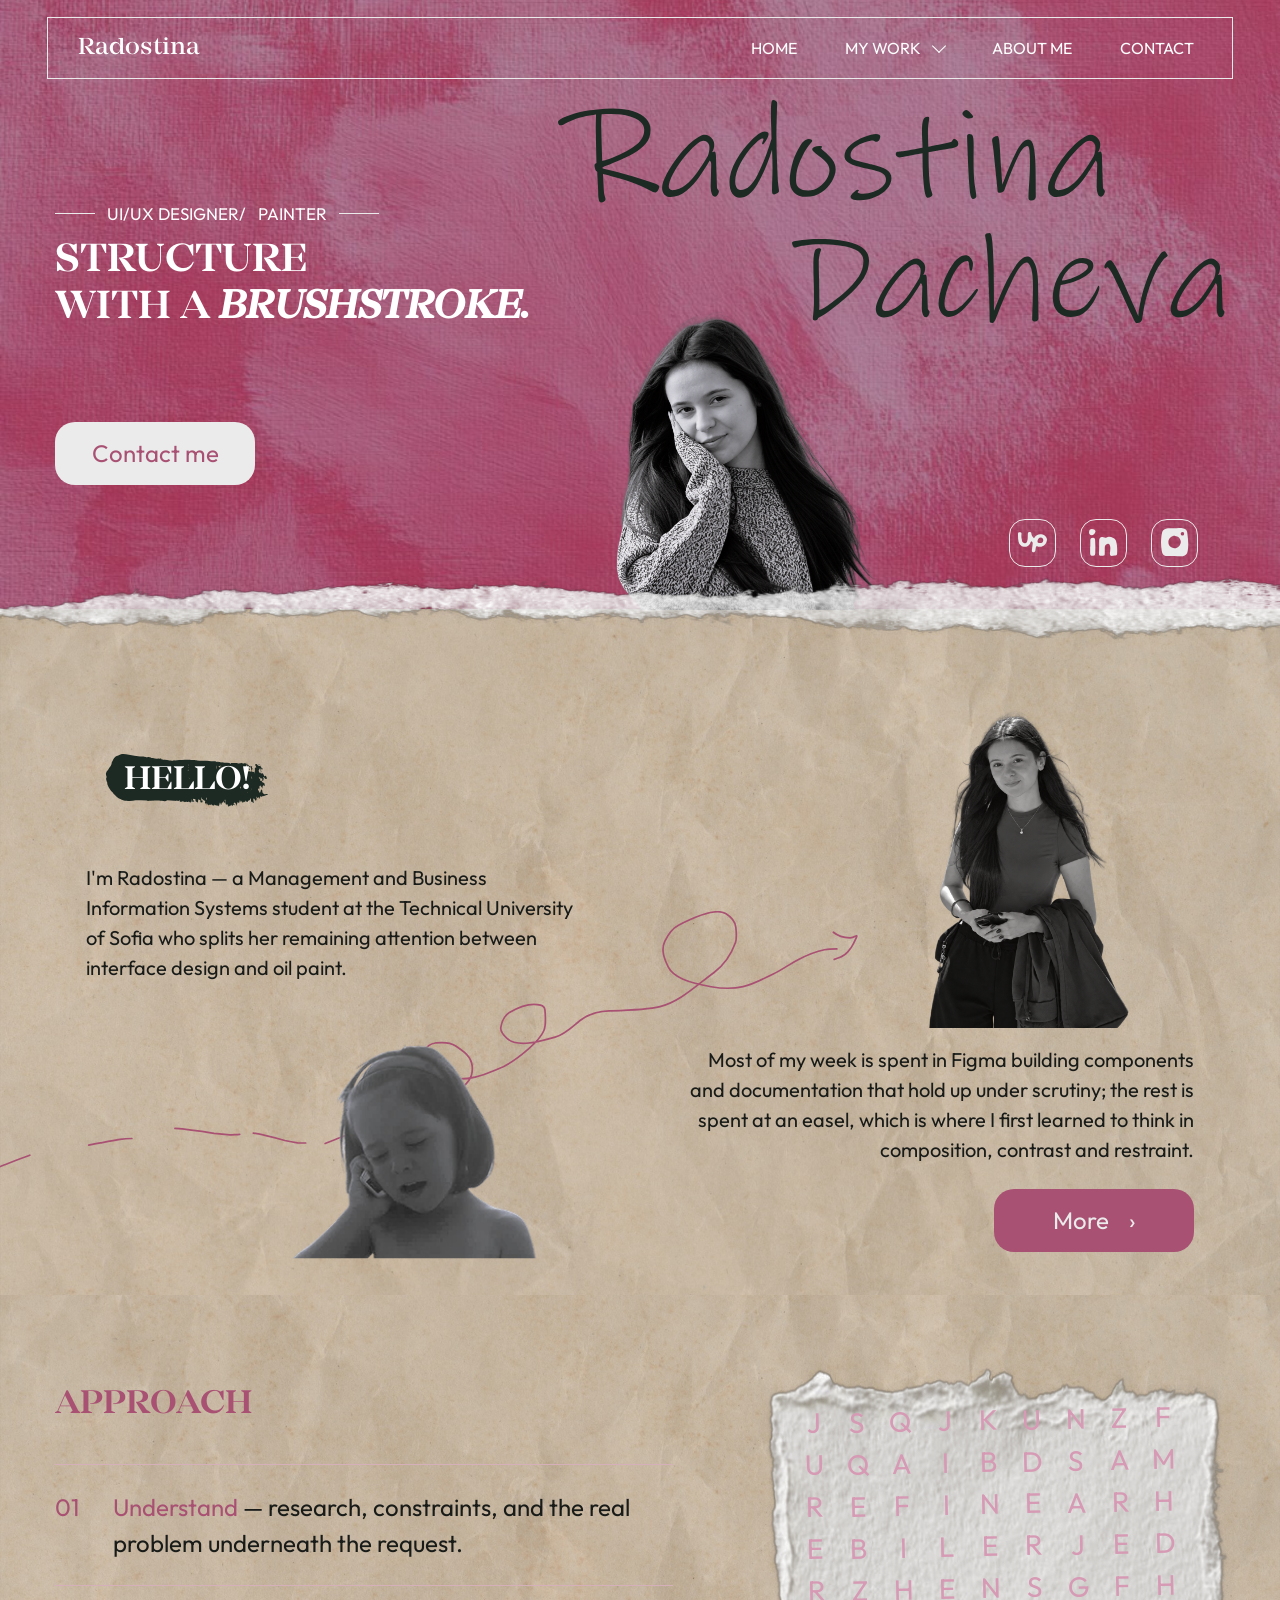
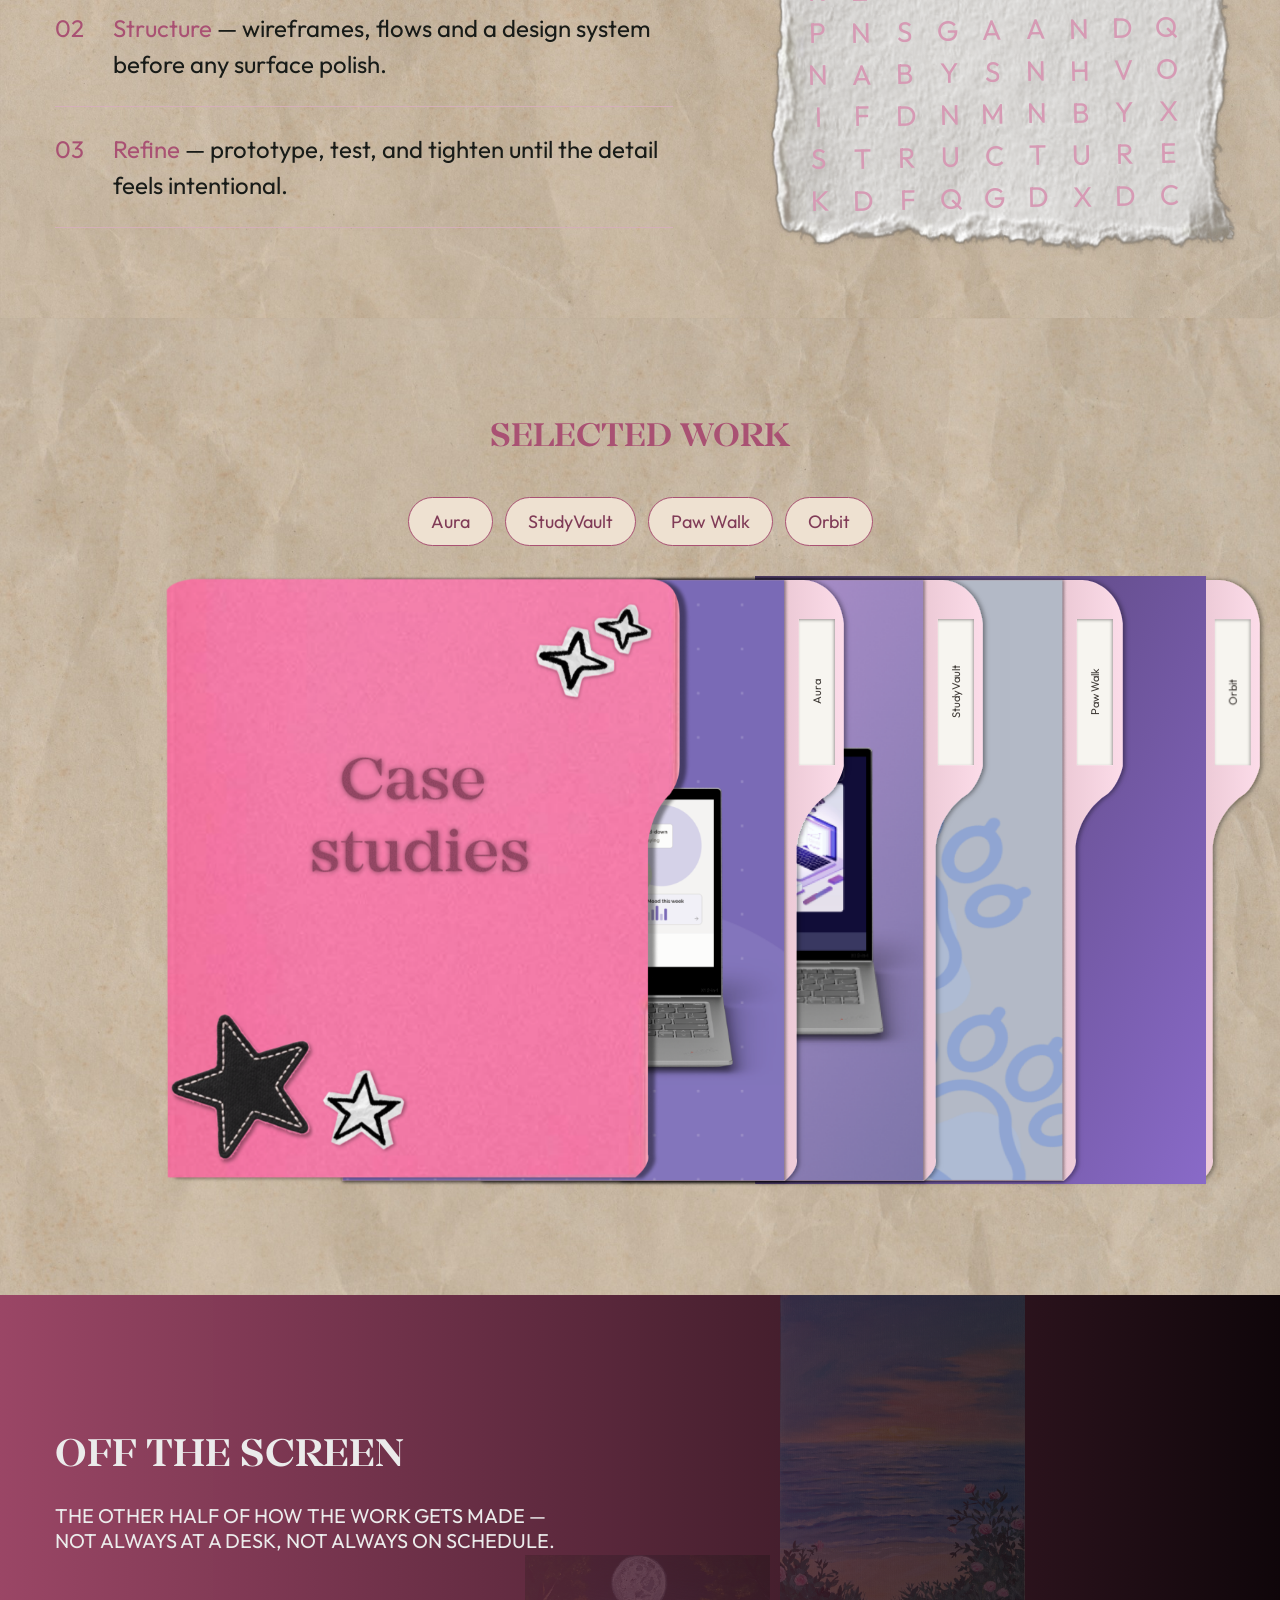
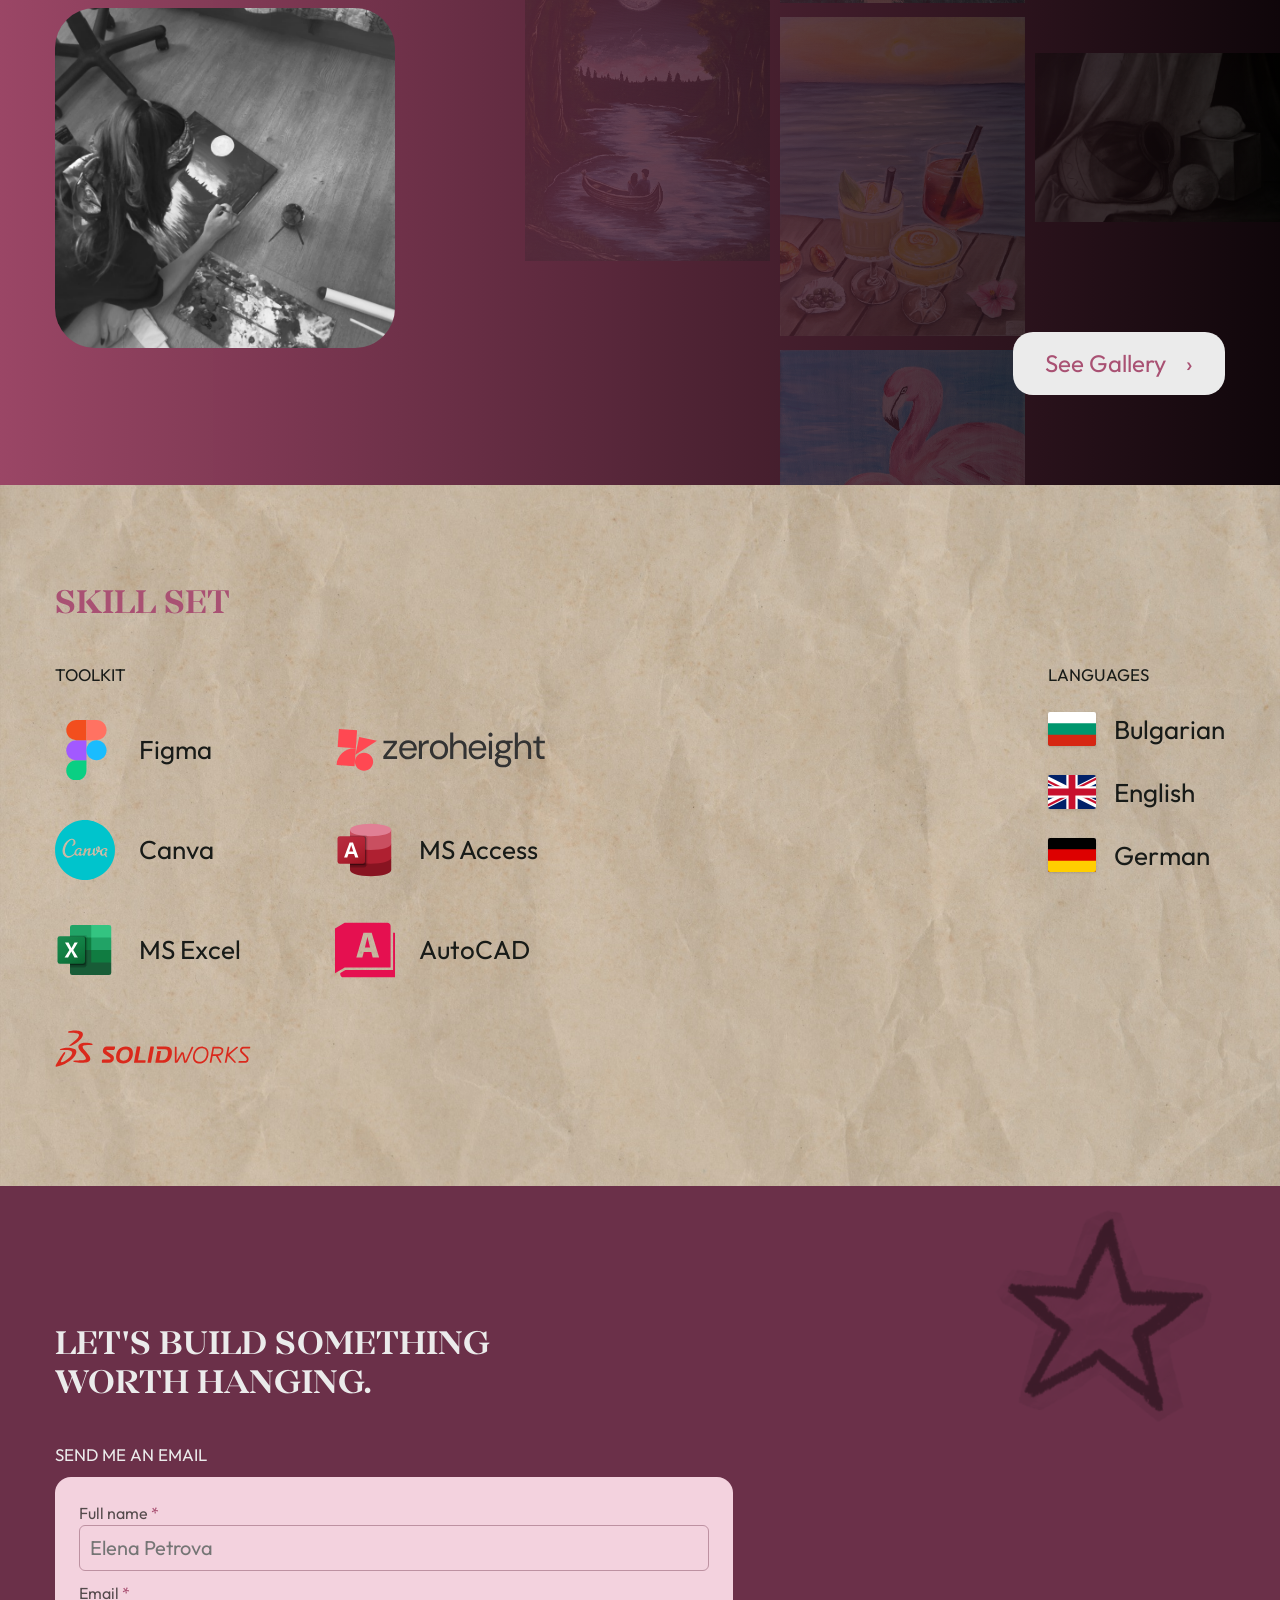
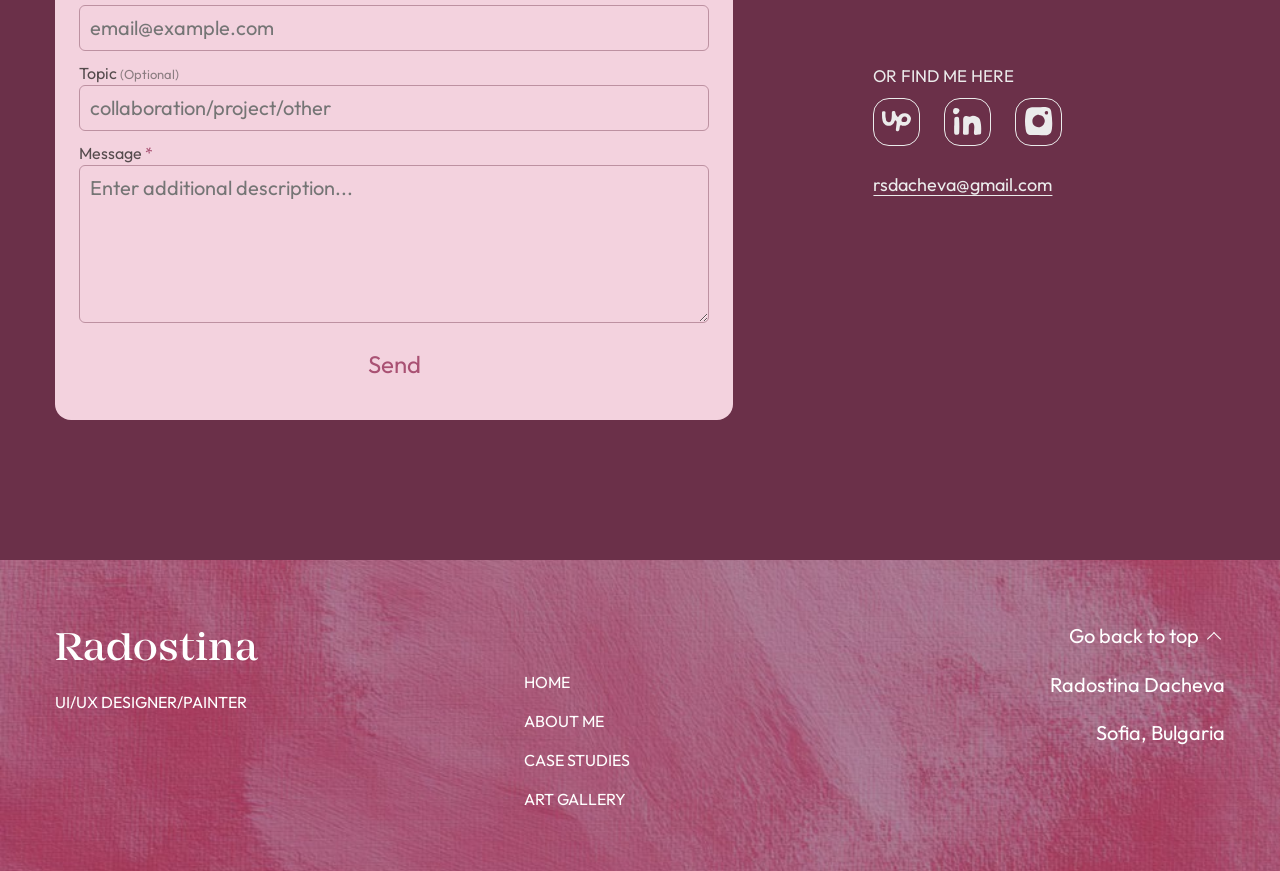
==== commit 536aab70: "Ensure updated Orbit markup and vector logo bypass browser cache" ====
--- a/index.html
+++ b/index.html
@@ -1,4 +1,4 @@
 <!doctype html><html lang="en"><head><link rel="icon" type="image/svg+xml" href="/favicon.svg">
     <meta name="google-site-verification" content="fBKuhtPPhftIIcOc9pDGOPraf2QaxMMTrNeET19dJqM" /><base href="/"><meta charset="UTF-8"><meta name="viewport" content="width=device-width,initial-scale=1"><meta name="theme-color" content="#a95173"><meta name="description" content="Meet Radostina Dacheva, a UI/UX designer, painter and Management and Business Information Systems student at Technical University of Sofia."><title>About Radostina Dacheva — Designer &amp; Painter</title><link rel="stylesheet" href="style.css"><link rel="stylesheet" href="refinements.css"><link rel="stylesheet" href="design-polish.css"><link rel="stylesheet" href="responsive.css">
 <link rel="stylesheet" href="mobile-figma.css?v=20261103b">
-<meta name="robots" content="index,follow,max-image-preview:large"><link rel="canonical" href="https://radostinadacheva.github.io/about/"><meta property="og:type" content="website"><meta property="og:title" content="About Radostina Dacheva — Designer &amp; Painter"><meta property="og:description" content="Meet Radostina Dacheva, a UI/UX designer, painter and Management and Business Information Systems student at Technical University of Sofia."><meta property="og:url" content="https://radostinadacheva.github.io/about/"><meta property="og:site_name" content="Radostina Dacheva — Portfolio"><meta name="twitter:card" content="summary"></head><body><a class="skip" href="#main">Skip to content</a><div id="app"></div><noscript><main><h1>About Radostina Dacheva — Designer &amp; Painter</h1><p>Meet Radostina Dacheva, a UI/UX designer, painter and Management and Business Information Systems student at Technical University of Sofia.</p><p>Enable JavaScript to explore the interactive portfolio.</p><nav><a href="/">Radostina Dacheva — UI/UX Designer &amp; Painter</a> <a href="/about/">About Radostina Dacheva — Designer &amp; Painter</a> <a href="/art/">Art Gallery — Radostina Dacheva</a> <a href="/work/">UX/UI Case Studies — Radostina Dacheva</a> <a href="/aura/">Aura Design System Case Study — Radostina Dacheva</a> <a href="/paw-walk/">Paw Walk UX/UI Case Study — Radostina Dacheva</a> <a href="/contact/">Contact Radostina Dacheva — UI/UX &amp; Art</a> </nav></main></noscript><dialog id="lightbox" aria-label="Artwork viewer"><button class="close" aria-label="Close artwork">×</button><button class="prev" aria-label="Previous artwork">‹</button><figure><img alt=""><figcaption></figcaption></figure><button class="next" aria-label="Next artwork">›</button></dialog><script type="module" src="app.js"></script></body></html>
+<meta name="robots" content="index,follow,max-image-preview:large"><link rel="canonical" href="https://radostinadacheva.github.io/about/"><meta property="og:type" content="website"><meta property="og:title" content="About Radostina Dacheva — Designer &amp; Painter"><meta property="og:description" content="Meet Radostina Dacheva, a UI/UX designer, painter and Management and Business Information Systems student at Technical University of Sofia."><meta property="og:url" content="https://radostinadacheva.github.io/about/"><meta property="og:site_name" content="Radostina Dacheva — Portfolio"><meta name="twitter:card" content="summary"></head><body><a class="skip" href="#main">Skip to content</a><div id="app"></div><noscript><main><h1>About Radostina Dacheva — Designer &amp; Painter</h1><p>Meet Radostina Dacheva, a UI/UX designer, painter and Management and Business Information Systems student at Technical University of Sofia.</p><p>Enable JavaScript to explore the interactive portfolio.</p><nav><a href="/">Radostina Dacheva — UI/UX Designer &amp; Painter</a> <a href="/about/">About Radostina Dacheva — Designer &amp; Painter</a> <a href="/art/">Art Gallery — Radostina Dacheva</a> <a href="/work/">UX/UI Case Studies — Radostina Dacheva</a> <a href="/aura/">Aura Design System Case Study — Radostina Dacheva</a> <a href="/paw-walk/">Paw Walk UX/UI Case Study — Radostina Dacheva</a> <a href="/contact/">Contact Radostina Dacheva — UI/UX &amp; Art</a> </nav></main></noscript><dialog id="lightbox" aria-label="Artwork viewer"><button class="close" aria-label="Close artwork">×</button><button class="prev" aria-label="Previous artwork">‹</button><figure><img alt=""><figcaption></figcaption></figure><button class="next" aria-label="Next artwork">›</button></dialog><script type="module" src="app.js?v=20261103b"></script></body></html>
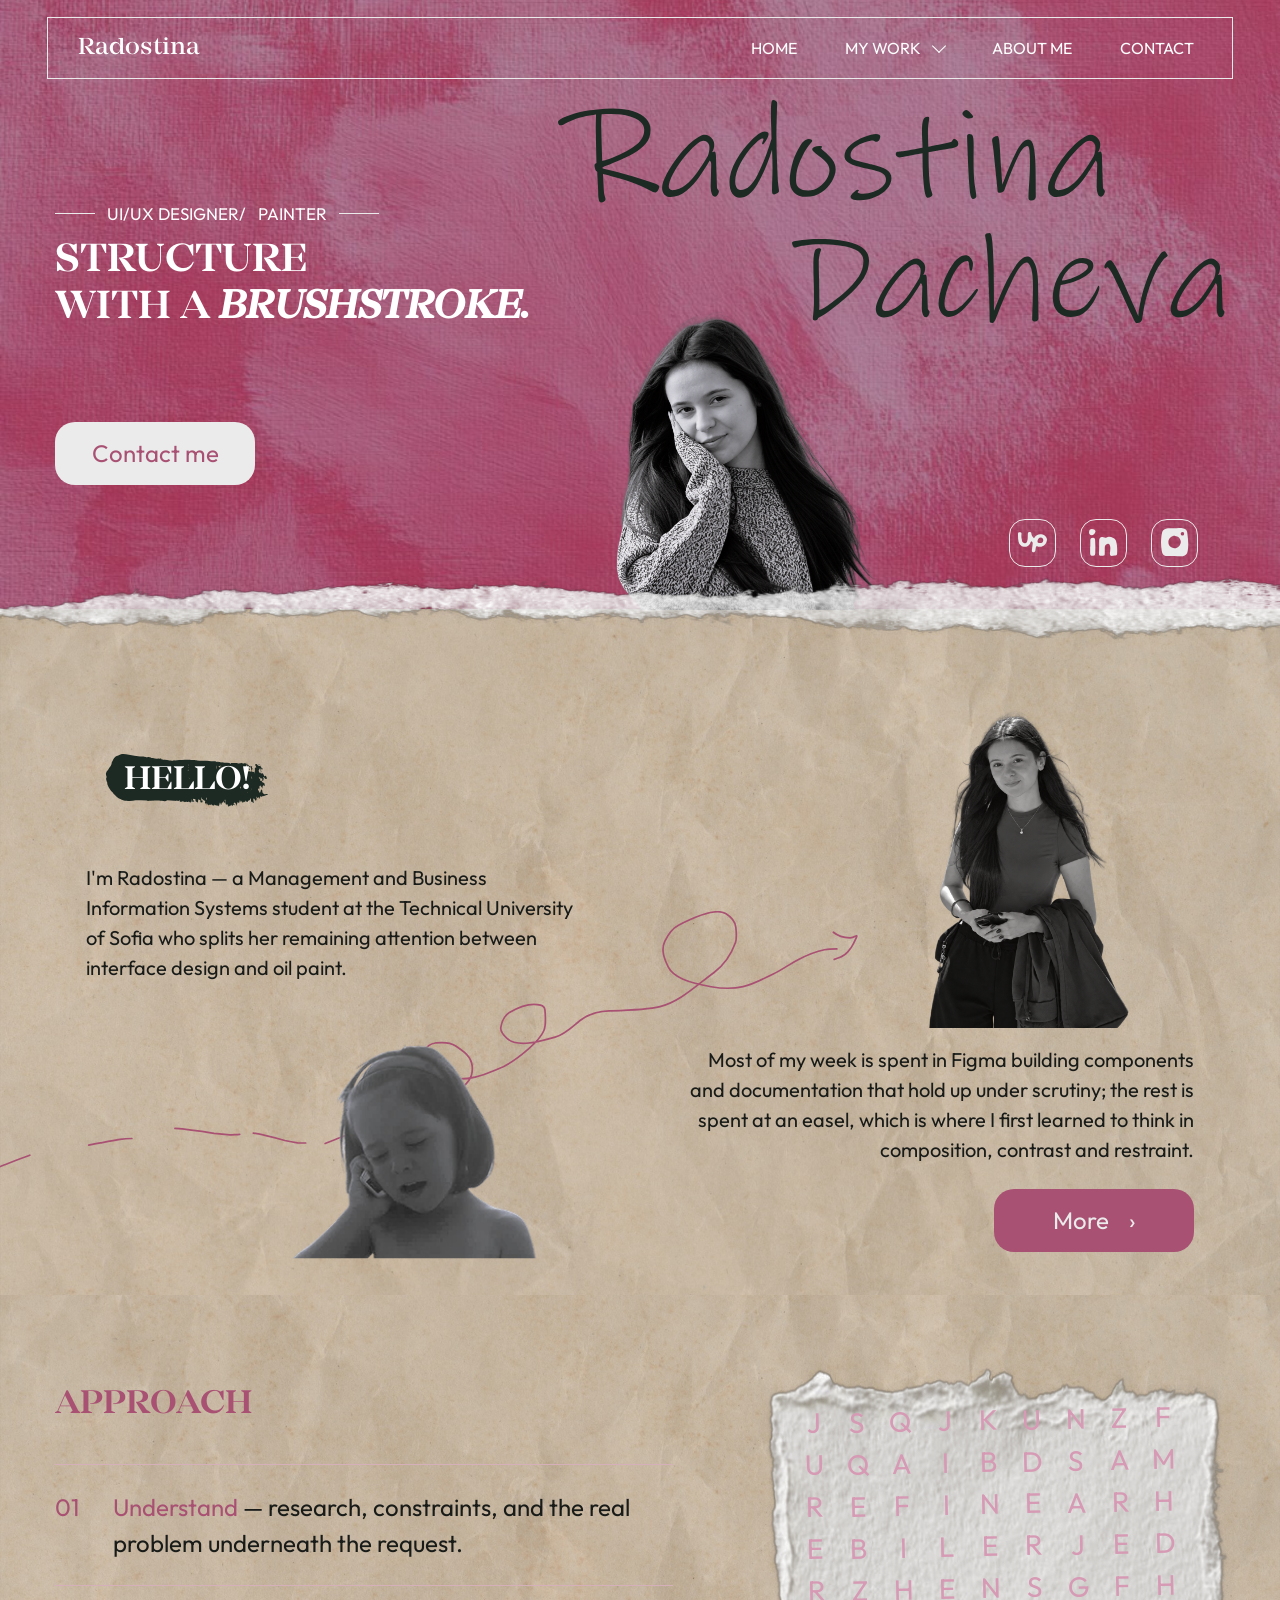
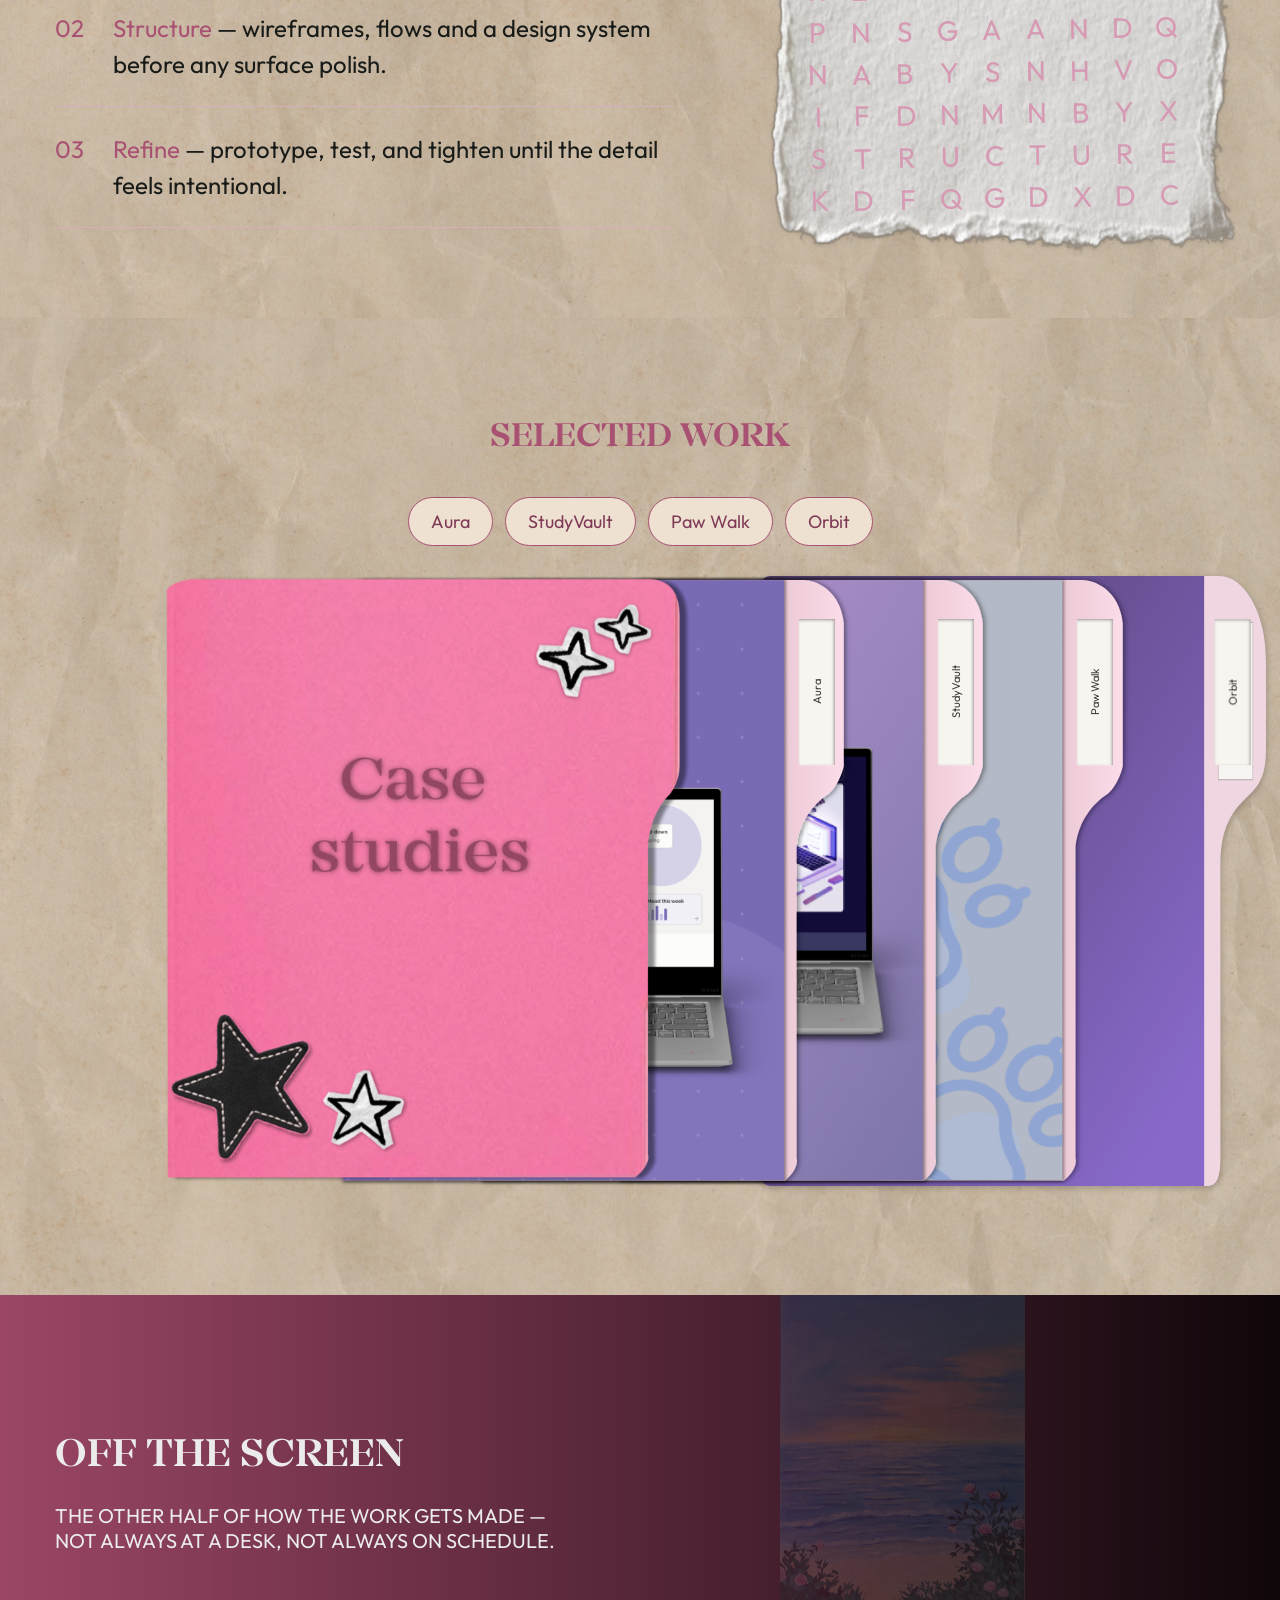
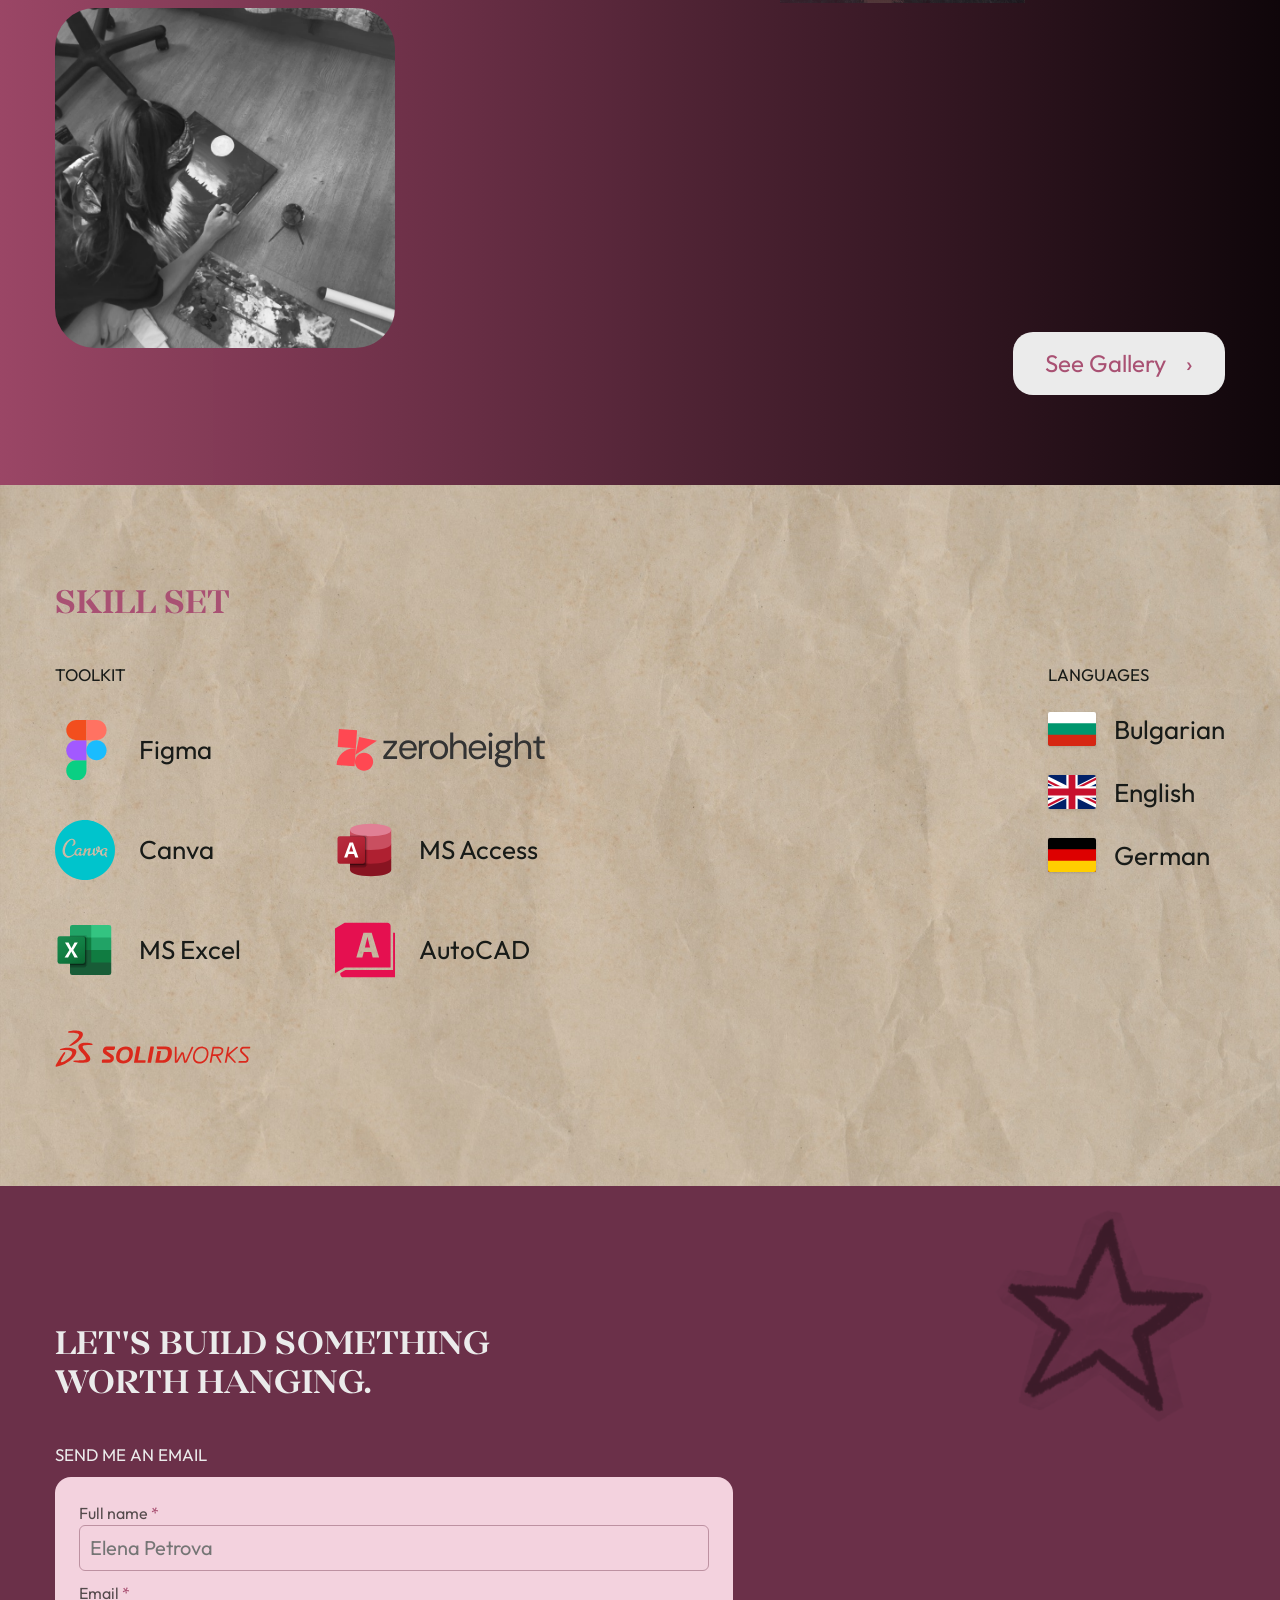
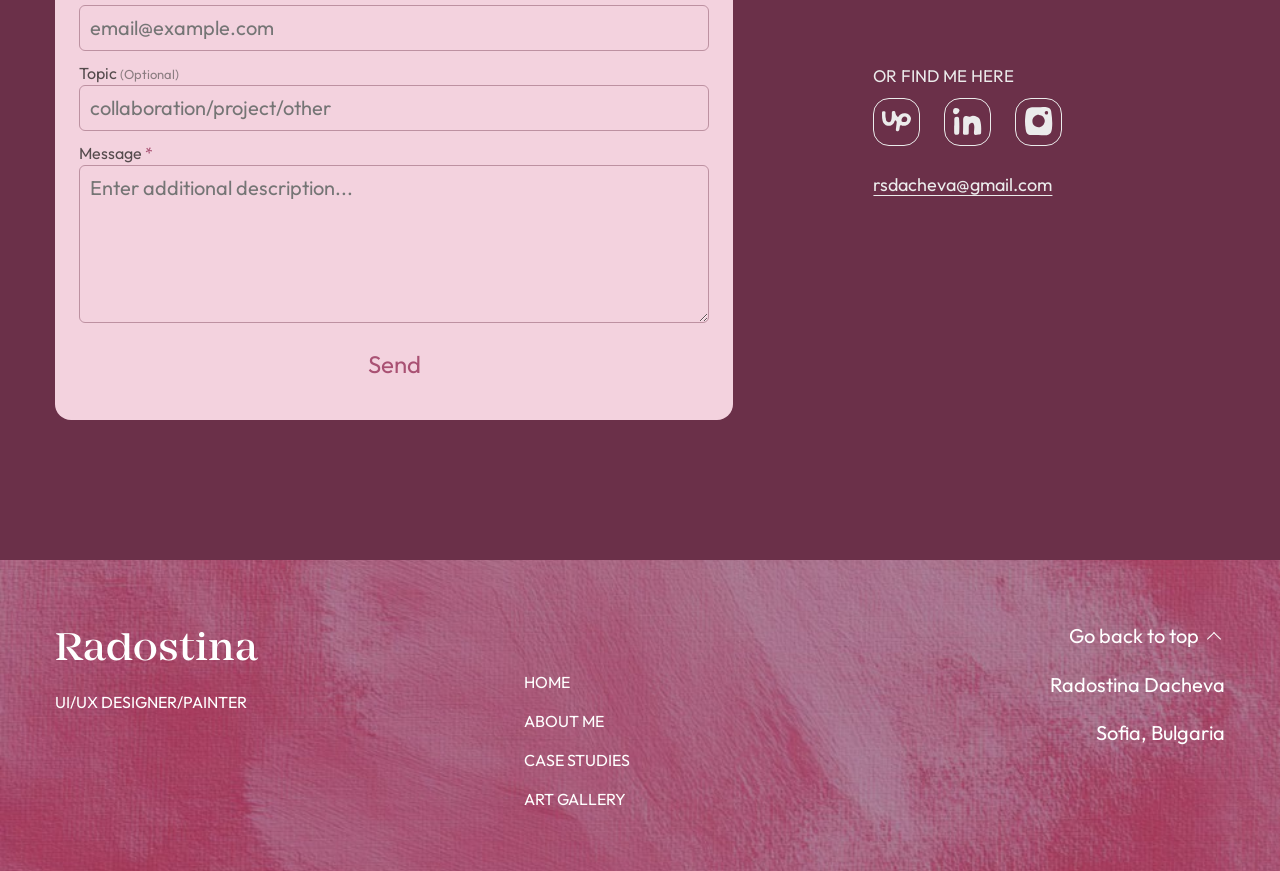
==== commit 2c40a0ea: "Load isolated Orbit stylesheet last on home and Case Studies" ====
--- a/index.html
+++ b/index.html
@@ -1,4 +1,4 @@
 <!doctype html><html lang="en"><head><link rel="icon" type="image/svg+xml" href="/favicon.svg">
     <meta name="google-site-verification" content="fBKuhtPPhftIIcOc9pDGOPraf2QaxMMTrNeET19dJqM" /><base href="/"><meta charset="UTF-8"><meta name="viewport" content="width=device-width,initial-scale=1"><meta name="theme-color" content="#a95173"><meta name="description" content="Meet Radostina Dacheva, a UI/UX designer, painter and Management and Business Information Systems student at Technical University of Sofia."><title>About Radostina Dacheva — Designer &amp; Painter</title><link rel="stylesheet" href="style.css"><link rel="stylesheet" href="refinements.css"><link rel="stylesheet" href="design-polish.css"><link rel="stylesheet" href="responsive.css">
 <link rel="stylesheet" href="mobile-figma.css?v=20261103b">
-<meta name="robots" content="index,follow,max-image-preview:large"><link rel="canonical" href="https://radostinadacheva.github.io/about/"><meta property="og:type" content="website"><meta property="og:title" content="About Radostina Dacheva — Designer &amp; Painter"><meta property="og:description" content="Meet Radostina Dacheva, a UI/UX designer, painter and Management and Business Information Systems student at Technical University of Sofia."><meta property="og:url" content="https://radostinadacheva.github.io/about/"><meta property="og:site_name" content="Radostina Dacheva — Portfolio"><meta name="twitter:card" content="summary"></head><body><a class="skip" href="#main">Skip to content</a><div id="app"></div><noscript><main><h1>About Radostina Dacheva — Designer &amp; Painter</h1><p>Meet Radostina Dacheva, a UI/UX designer, painter and Management and Business Information Systems student at Technical University of Sofia.</p><p>Enable JavaScript to explore the interactive portfolio.</p><nav><a href="/">Radostina Dacheva — UI/UX Designer &amp; Painter</a> <a href="/about/">About Radostina Dacheva — Designer &amp; Painter</a> <a href="/art/">Art Gallery — Radostina Dacheva</a> <a href="/work/">UX/UI Case Studies — Radostina Dacheva</a> <a href="/aura/">Aura Design System Case Study — Radostina Dacheva</a> <a href="/paw-walk/">Paw Walk UX/UI Case Study — Radostina Dacheva</a> <a href="/contact/">Contact Radostina Dacheva — UI/UX &amp; Art</a> </nav></main></noscript><dialog id="lightbox" aria-label="Artwork viewer"><button class="close" aria-label="Close artwork">×</button><button class="prev" aria-label="Previous artwork">‹</button><figure><img alt=""><figcaption></figcaption></figure><button class="next" aria-label="Next artwork">›</button></dialog><script type="module" src="app.js?v=20261103b"></script></body></html>
+<meta name="robots" content="index,follow,max-image-preview:large"><link rel="canonical" href="https://radostinadacheva.github.io/about/"><meta property="og:type" content="website"><meta property="og:title" content="About Radostina Dacheva — Designer &amp; Painter"><meta property="og:description" content="Meet Radostina Dacheva, a UI/UX designer, painter and Management and Business Information Systems student at Technical University of Sofia."><meta property="og:url" content="https://radostinadacheva.github.io/about/"><meta property="og:site_name" content="Radostina Dacheva — Portfolio"><meta name="twitter:card" content="summary"><link rel="stylesheet" href="/orbit-layout.css?v=3"></head><body><a class="skip" href="#main">Skip to content</a><div id="app"></div><noscript><main><h1>About Radostina Dacheva — Designer &amp; Painter</h1><p>Meet Radostina Dacheva, a UI/UX designer, painter and Management and Business Information Systems student at Technical University of Sofia.</p><p>Enable JavaScript to explore the interactive portfolio.</p><nav><a href="/">Radostina Dacheva — UI/UX Designer &amp; Painter</a> <a href="/about/">About Radostina Dacheva — Designer &amp; Painter</a> <a href="/art/">Art Gallery — Radostina Dacheva</a> <a href="/work/">UX/UI Case Studies — Radostina Dacheva</a> <a href="/aura/">Aura Design System Case Study — Radostina Dacheva</a> <a href="/paw-walk/">Paw Walk UX/UI Case Study — Radostina Dacheva</a> <a href="/contact/">Contact Radostina Dacheva — UI/UX &amp; Art</a> </nav></main></noscript><dialog id="lightbox" aria-label="Artwork viewer"><button class="close" aria-label="Close artwork">×</button><button class="prev" aria-label="Previous artwork">‹</button><figure><img alt=""><figcaption></figcaption></figure><button class="next" aria-label="Next artwork">›</button></dialog><script type="module" src="app.js?v=20261103c"></script></body></html>
--- a/orbit-layout.css
+++ b/orbit-layout.css
@@ -0,0 +1,71 @@
+/* Orbit — isolated styles. This file loads after all older stylesheets. */
+.folder-browser .drawer-3 .case-sheet{position:absolute!important;inset:0!important;height:100%!important;overflow:visible!important}
+.folder-browser .drawer-3 .orbit-folder-shape-home{position:absolute!important;inset:0!important;width:100%!important;height:100%!important;max-width:none!important;object-fit:fill!important;pointer-events:none!important;filter:drop-shadow(1px 2px 3px #0003)}
+.folder-browser .drawer-3 .orbit-folder-art{
+position:absolute!important;inset:0 auto 0 0!important;width:88%!important;height:100%!important;
+min-height:0!important;background:transparent!important;box-shadow:none!important;
+padding:0!important;margin:0!important;display:flex!important;
+align-items:center!important;justify-content:center!important;overflow:hidden!important;
+pointer-events:none!important;border-radius:0!important;
+}
+.folder-browser .drawer-3 .orbit-folder-brand{
+display:flex!important;flex-direction:column!important;align-items:center!important;
+justify-content:center!important;width:100%!important;gap:clamp(12px,2vw,22px)!important;
+transform:none!important;
+}
+.folder-browser .drawer-3 .orbit-folder-brand strong{color:#fff!important;font:600 clamp(35px,5.3vw,77px)/1 Mirador,Georgia,serif!important}
+.folder-browser .drawer-3 .orbit-folder-brand img{display:block!important;width:clamp(90px,12vw,155px)!important;height:auto!important;object-fit:contain!important;image-rendering:auto!important}
+.folder-browser .drawer-3 .case-tab{z-index:5!important}
+.folder-browser .drawer-3 .case-more{z-index:6!important}
+/* The Case Studies card uses precisely the same vector as the home card. */
+.work-list .work-orbit{position:relative!important;display:block!important;overflow:hidden!important;
+  width:min(100%,1007px)!important;max-width:1007px!important;height:auto!important;
+  min-height:0!important;aspect-ratio:1008/605!important;margin-inline:auto!important;
+  padding:0!important;background:transparent!important;border-radius:30px 80px 0 0!important;
+  box-shadow:0 7px 18px #37283d30!important}
+.work-list .work-orbit .orbit-card-native{position:absolute!important;inset:0!important;display:grid!important;
+  grid-template-columns:1fr 1fr!important;align-items:start!important;column-gap:6%!important;
+  width:100%!important;height:100%!important;min-height:0!important;box-sizing:border-box!important;
+  padding:12% 15% 0 8%!important;margin:0!important;
+  background:transparent!important;clip-path:none!important;border-radius:0!important;
+  overflow:hidden!important;isolation:isolate!important}
+.work-list .work-orbit .orbit-card-native::before,.work-list .work-orbit .orbit-card-native::after{content:none!important;display:none!important}
+.work-list .work-orbit .orbit-folder-shape-work{position:absolute!important;z-index:0!important;
+  inset:0!important;display:block!important;width:100%!important;height:100%!important;
+  max-width:none!important;object-fit:fill!important;pointer-events:none!important}
+.work-list .work-orbit .orbit-native-description{position:relative!important;z-index:1!important;grid-column:1!important;
+  color:#fff!important;width:100%!important;max-width:315px!important;
+  font:clamp(15px,1.8vw,23px)/1.55 Outfit,Arial,sans-serif!important}
+.work-list .work-orbit .orbit-native-brand{position:relative!important;z-index:1!important;grid-column:2!important;
+  margin:-1% 0 0!important;display:flex!important;flex-direction:column!important;align-items:center!important;
+  gap:18px!important}
+.work-list .work-orbit .orbit-native-brand strong{color:#fff!important;
+  font:600 clamp(42px,6.3vw,87px)/1 Mirador,Georgia,serif!important;white-space:nowrap!important}
+.work-list .work-orbit .orbit-native-brand img{width:clamp(90px,13vw,155px)!important;height:auto!important;object-fit:contain!important}
+.work-list .work-orbit .orbit-native-tab{position:absolute!important;z-index:3!important;
+  top:7.8%!important;right:2.5%!important;width:6.5%!important;height:25%!important;
+  display:flex!important;align-items:center!important;justify-content:center!important;
+  border:0!important;background:transparent!important;box-shadow:none!important}
+.work-list .work-orbit .orbit-native-tab span{display:block!important;color:#302a31!important;
+  writing-mode:vertical-rl!important;transform:rotate(180deg)!important;
+  font:clamp(10px,1.1vw,16px)/1 Outfit,Arial,sans-serif!important}
+.work-list .work-orbit .work-case-title,.work-list .work-orbit .work-description{display:none!important}
+.work-list .work-orbit .work-case-link{position:absolute!important;z-index:4!important;
+  left:54%!important;right:auto!important;bottom:7%!important;top:auto!important;
+  width:auto!important;height:auto!important;min-height:0!important;
+  display:inline-flex!important;align-items:center!important;padding:10px 14px!important;
+  background:transparent!important;border:1px solid transparent!important;border-radius:8px!important;
+  color:#fff!important;font:clamp(15px,1.6vw,22px)/1.3 Outfit,Arial,sans-serif!important;text-decoration:none!important}
+.work-list .work-orbit .work-case-link span{position:static!important;display:inline!important;width:auto!important;height:auto!important;clip-path:none!important;overflow:visible!important;opacity:1!important;color:#fff!important}
+.work-list .work-orbit .work-case-link:is(:hover,:focus-visible){background:#ffffff25!important;border-color:#ffffff8c!important}
+@media(max-width:760px){
+ .work-list .work-orbit{aspect-ratio:1.15!important;border-radius:24px 55px 0 0!important}
+ .work-list .work-orbit .orbit-card-native{padding:10% 15% 0 7%!important;column-gap:5%!important}
+ .work-list .work-orbit .orbit-native-description{font-size:clamp(11px,2.6vw,15px)!important}
+ .work-list .work-orbit .orbit-native-brand{gap:10px!important}
+ .work-list .work-orbit .orbit-native-brand strong{font-size:clamp(29px,7vw,46px)!important}
+ .work-list .work-orbit .orbit-native-brand img{width:clamp(58px,16vw,90px)!important}
+ .work-list .work-orbit .work-case-link{left:49%!important;bottom:5%!important;font-size:15px!important}
+ .folder-browser .drawer-3 .orbit-folder-brand strong{font-size:52px!important}
+ .folder-browser .drawer-3 .orbit-folder-brand img{width:110px!important}
+}
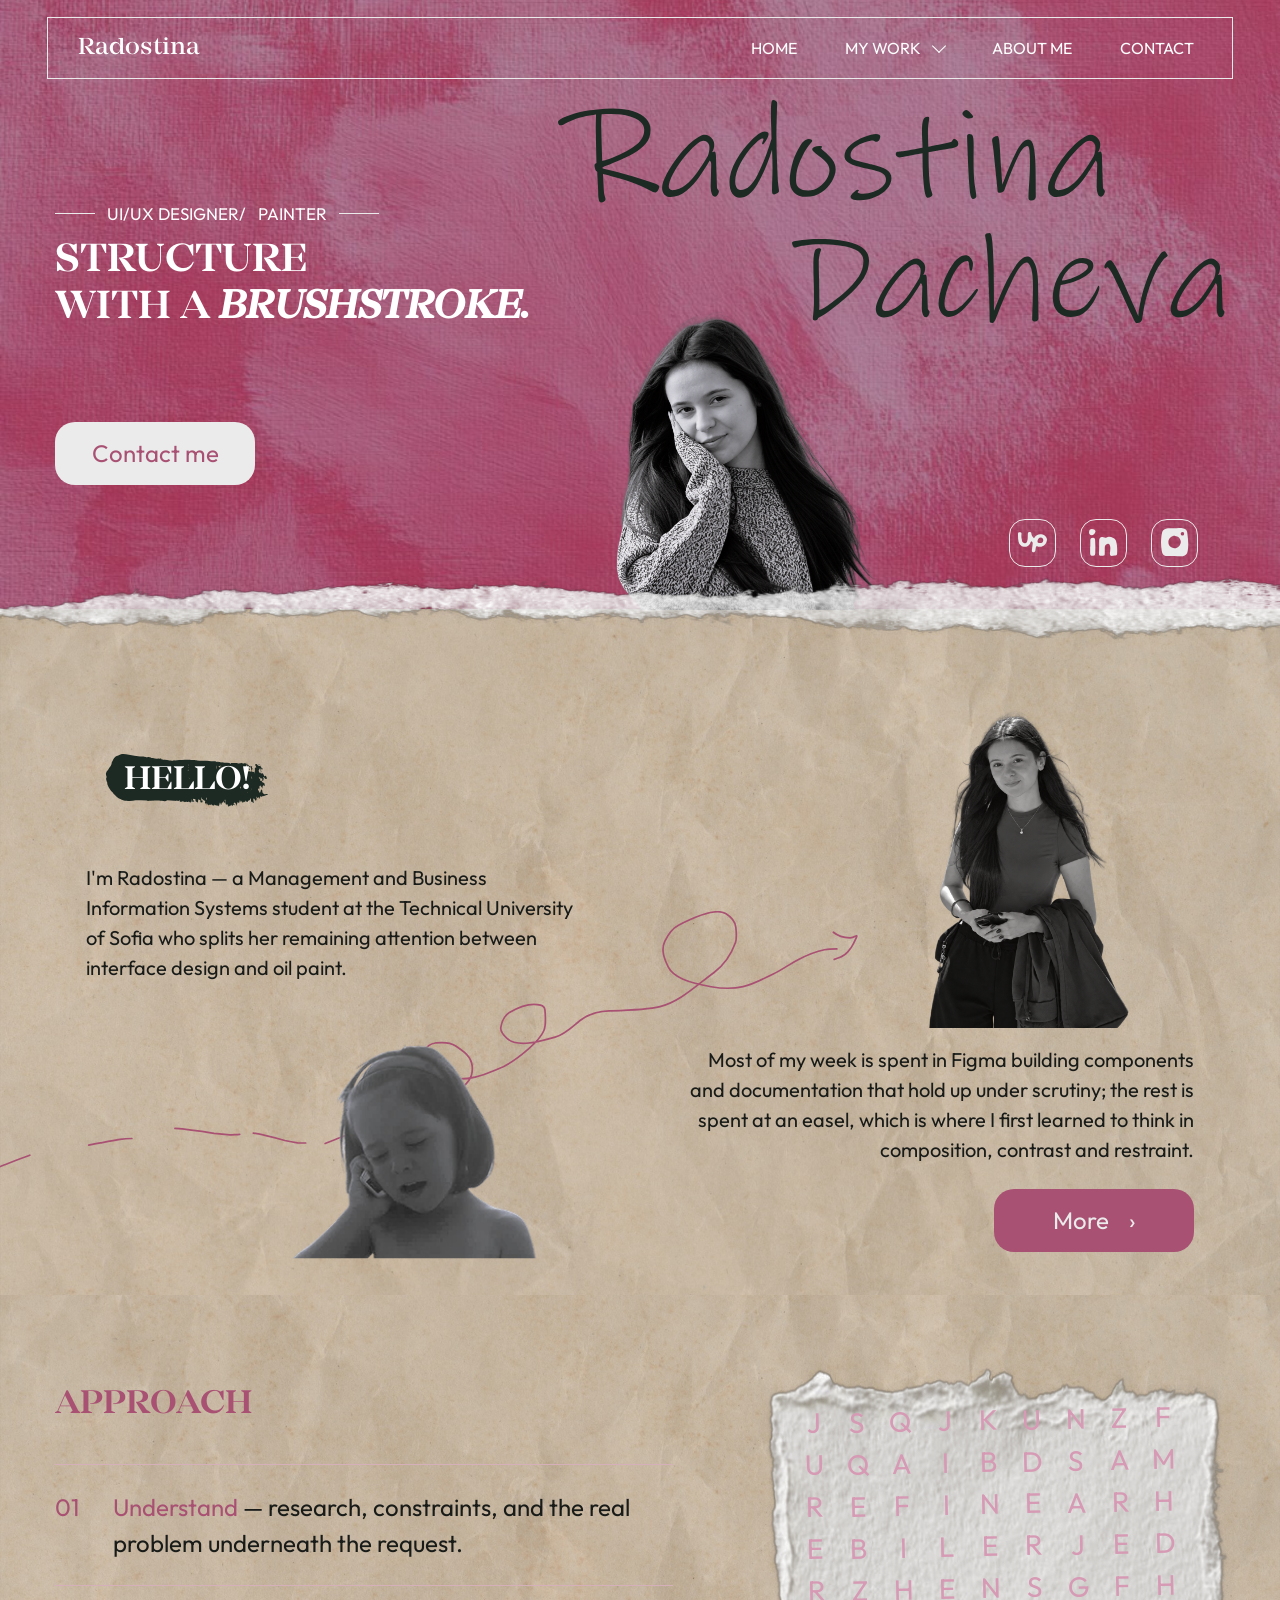
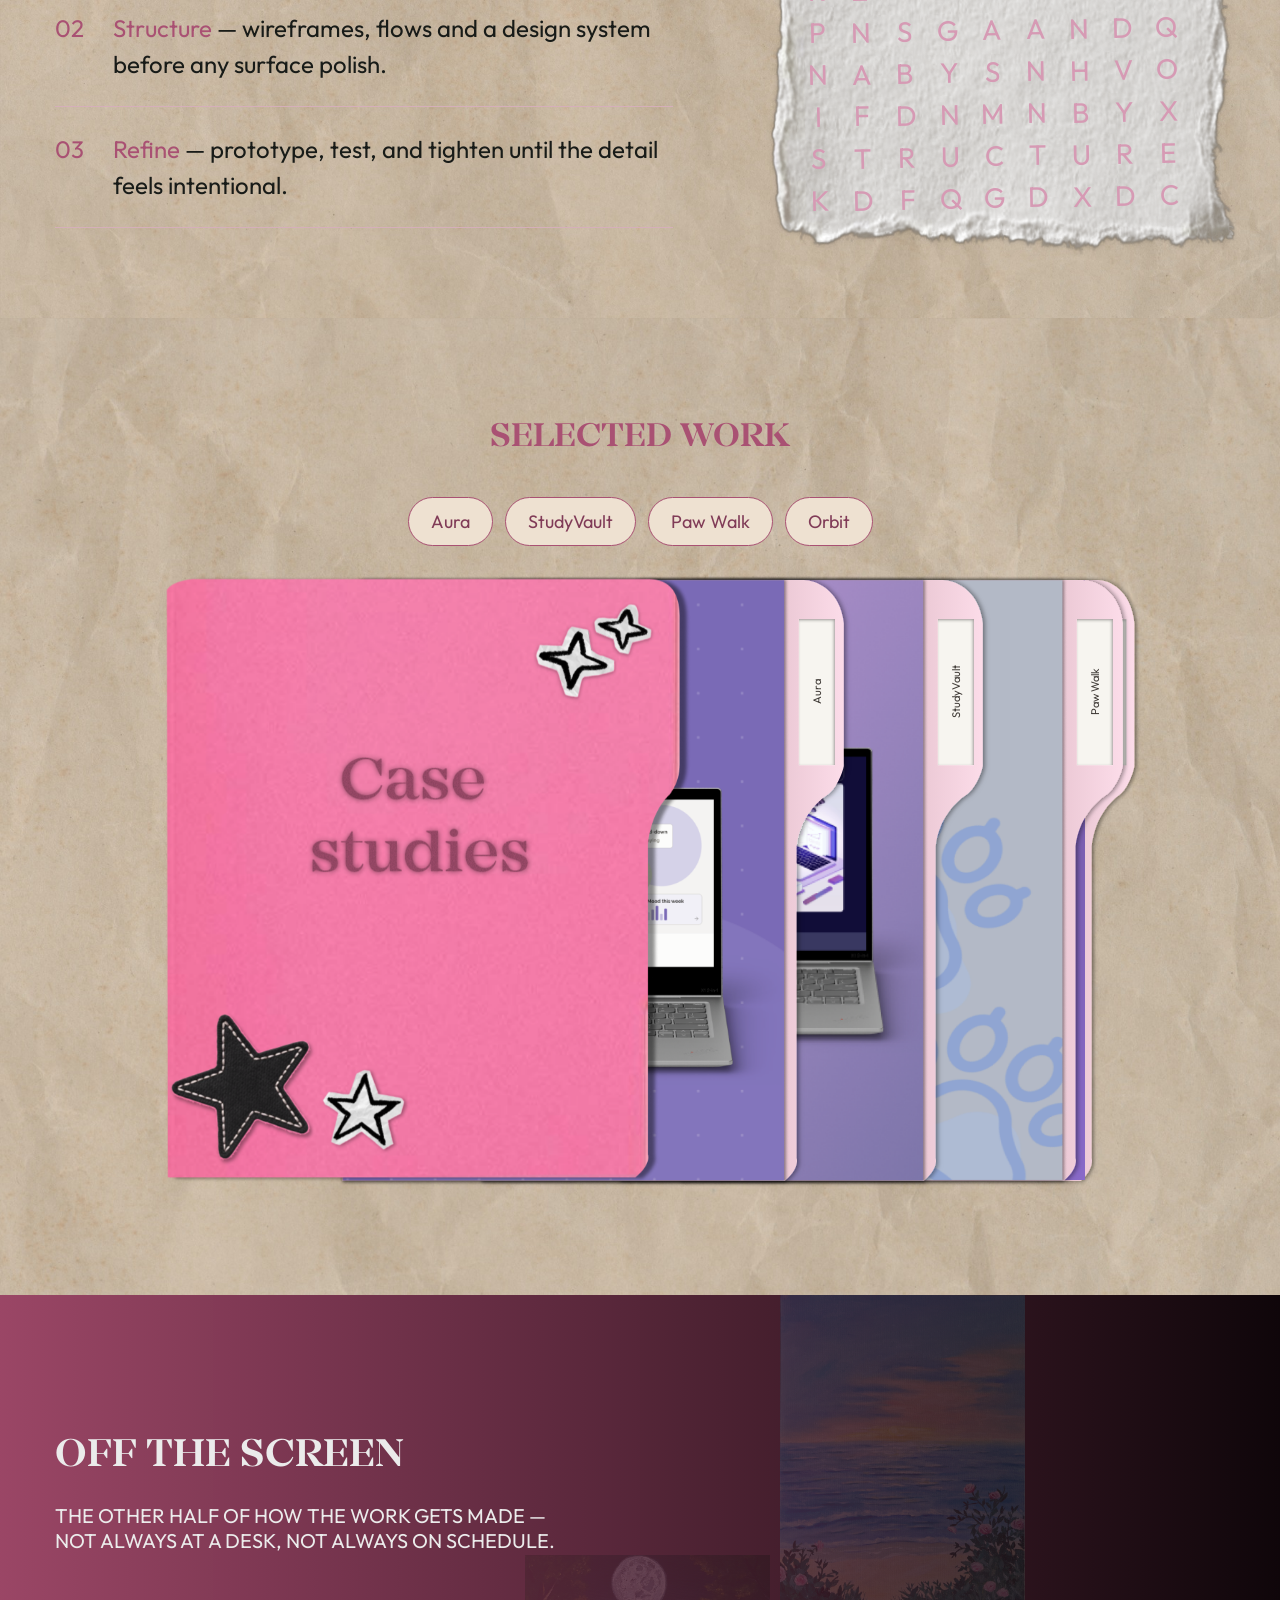
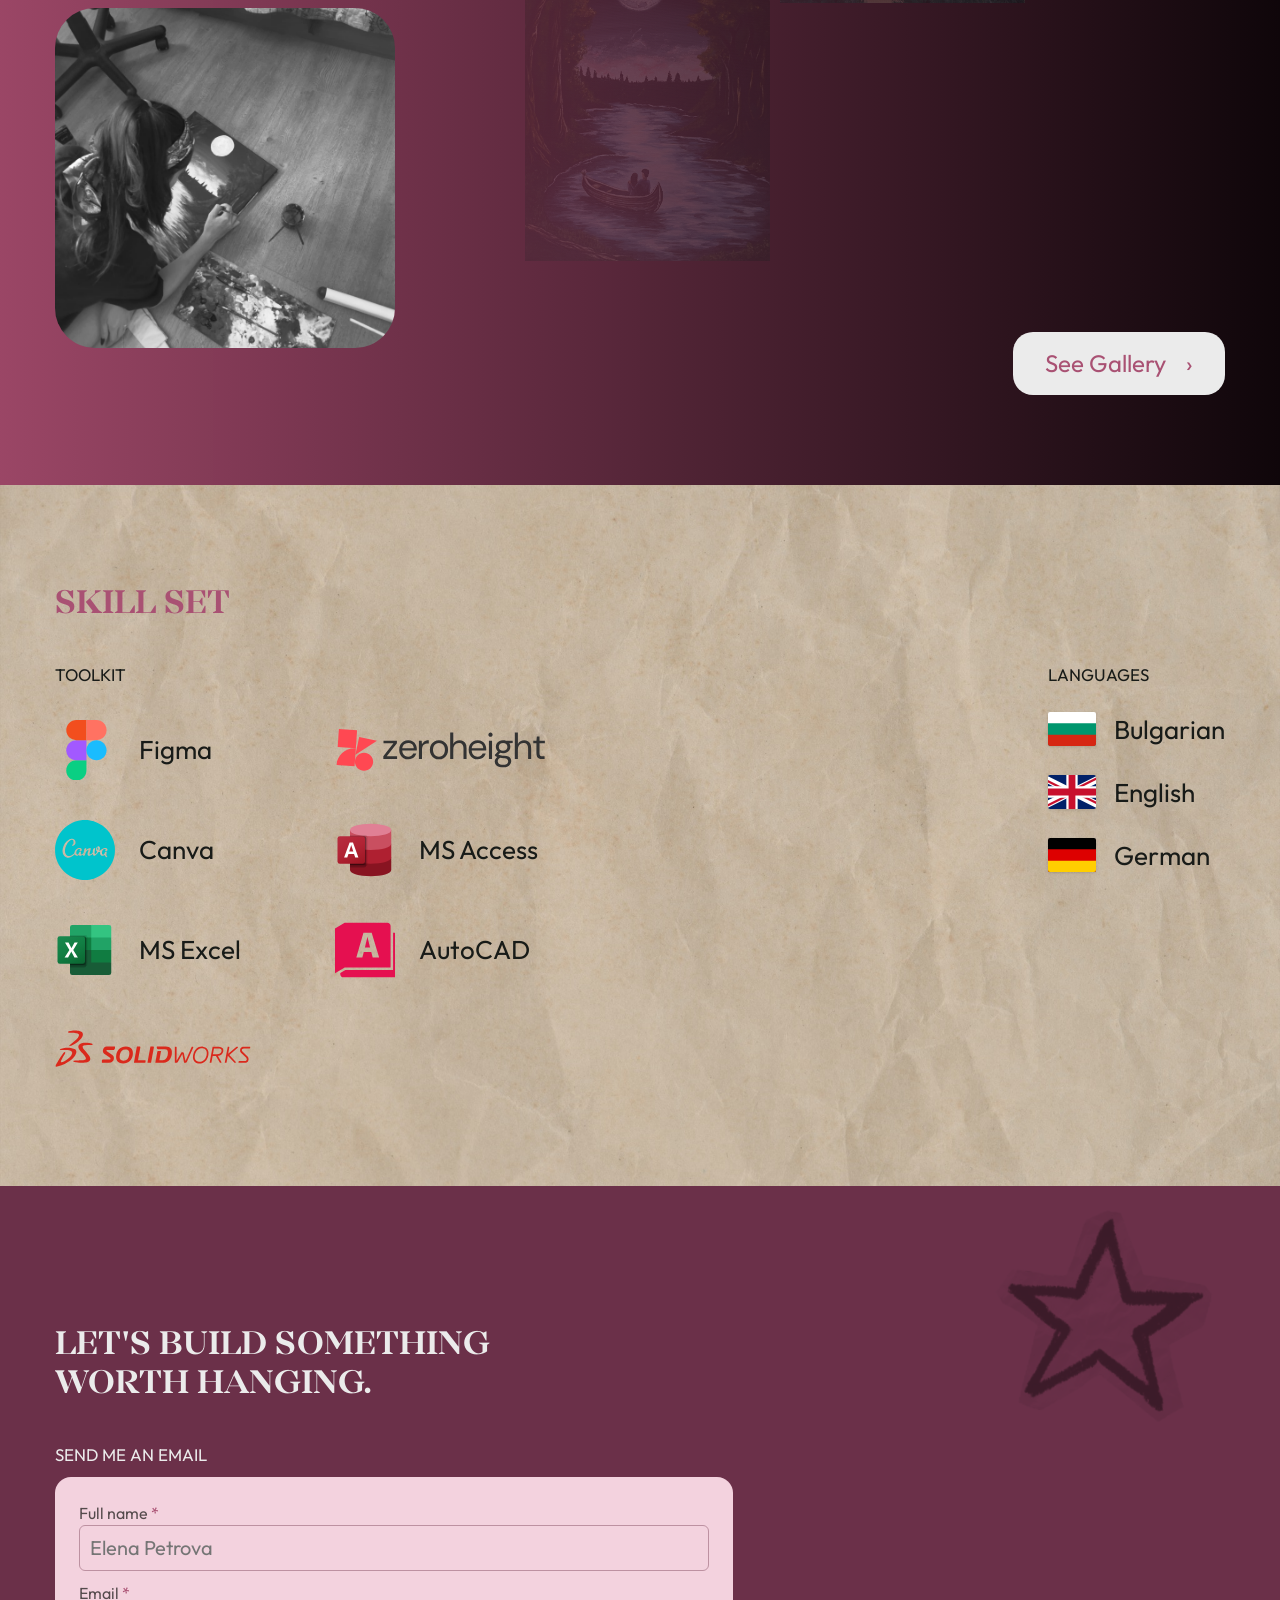
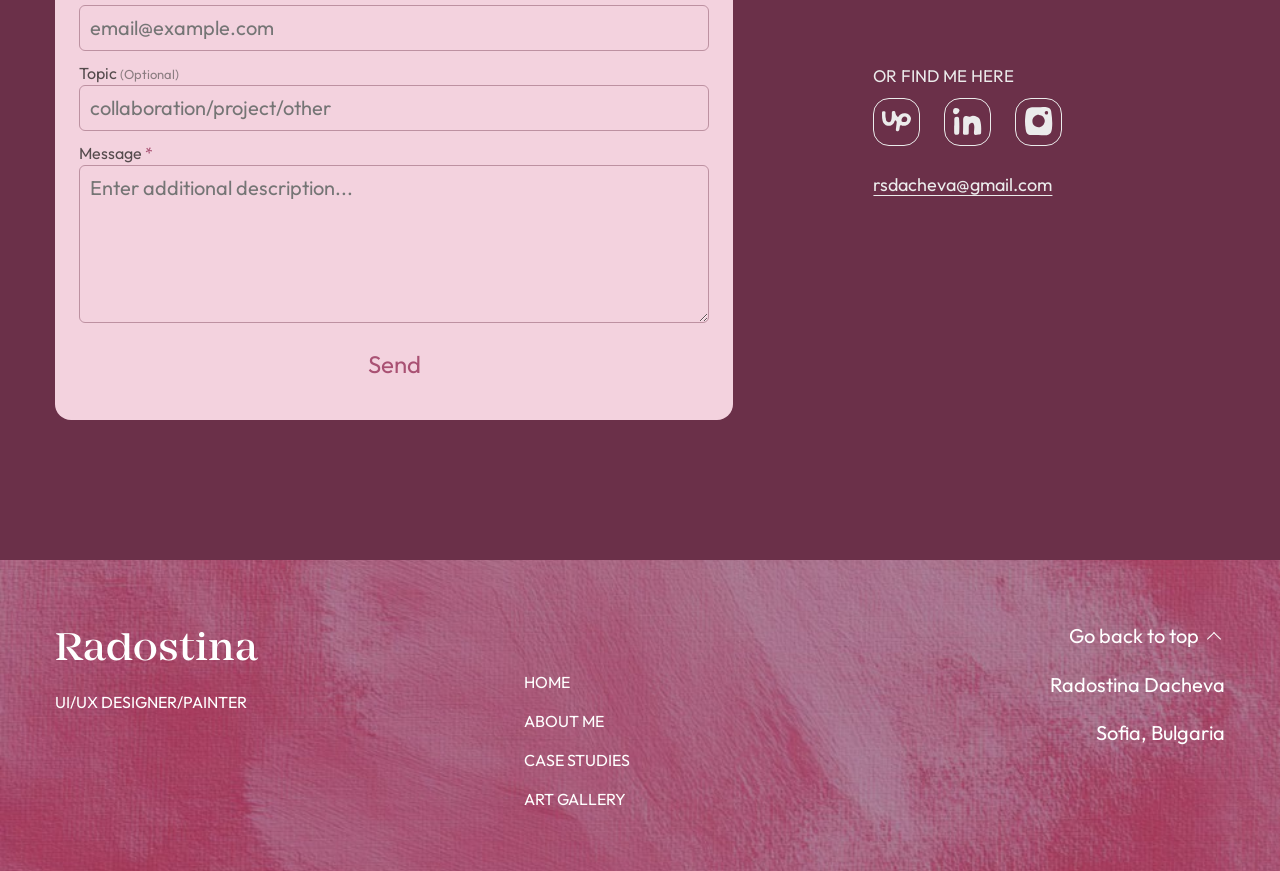
==== commit 2cbb4196: "Publish Figma-referenced Orbit animation update without cached assets" ====
--- a/index.html
+++ b/index.html
@@ -1,4 +1,4 @@
 <!doctype html><html lang="en"><head><link rel="icon" type="image/svg+xml" href="/favicon.svg">
     <meta name="google-site-verification" content="fBKuhtPPhftIIcOc9pDGOPraf2QaxMMTrNeET19dJqM" /><base href="/"><meta charset="UTF-8"><meta name="viewport" content="width=device-width,initial-scale=1"><meta name="theme-color" content="#a95173"><meta name="description" content="Meet Radostina Dacheva, a UI/UX designer, painter and Management and Business Information Systems student at Technical University of Sofia."><title>About Radostina Dacheva — Designer &amp; Painter</title><link rel="stylesheet" href="style.css"><link rel="stylesheet" href="refinements.css"><link rel="stylesheet" href="design-polish.css"><link rel="stylesheet" href="responsive.css">
 <link rel="stylesheet" href="mobile-figma.css?v=20261103b">
-<meta name="robots" content="index,follow,max-image-preview:large"><link rel="canonical" href="https://radostinadacheva.github.io/about/"><meta property="og:type" content="website"><meta property="og:title" content="About Radostina Dacheva — Designer &amp; Painter"><meta property="og:description" content="Meet Radostina Dacheva, a UI/UX designer, painter and Management and Business Information Systems student at Technical University of Sofia."><meta property="og:url" content="https://radostinadacheva.github.io/about/"><meta property="og:site_name" content="Radostina Dacheva — Portfolio"><meta name="twitter:card" content="summary"><link rel="stylesheet" href="/orbit-layout.css?v=3"></head><body><a class="skip" href="#main">Skip to content</a><div id="app"></div><noscript><main><h1>About Radostina Dacheva — Designer &amp; Painter</h1><p>Meet Radostina Dacheva, a UI/UX designer, painter and Management and Business Information Systems student at Technical University of Sofia.</p><p>Enable JavaScript to explore the interactive portfolio.</p><nav><a href="/">Radostina Dacheva — UI/UX Designer &amp; Painter</a> <a href="/about/">About Radostina Dacheva — Designer &amp; Painter</a> <a href="/art/">Art Gallery — Radostina Dacheva</a> <a href="/work/">UX/UI Case Studies — Radostina Dacheva</a> <a href="/aura/">Aura Design System Case Study — Radostina Dacheva</a> <a href="/paw-walk/">Paw Walk UX/UI Case Study — Radostina Dacheva</a> <a href="/contact/">Contact Radostina Dacheva — UI/UX &amp; Art</a> </nav></main></noscript><dialog id="lightbox" aria-label="Artwork viewer"><button class="close" aria-label="Close artwork">×</button><button class="prev" aria-label="Previous artwork">‹</button><figure><img alt=""><figcaption></figcaption></figure><button class="next" aria-label="Next artwork">›</button></dialog><script type="module" src="app.js?v=20261103c"></script></body></html>
+<meta name="robots" content="index,follow,max-image-preview:large"><link rel="canonical" href="https://radostinadacheva.github.io/about/"><meta property="og:type" content="website"><meta property="og:title" content="About Radostina Dacheva — Designer &amp; Painter"><meta property="og:description" content="Meet Radostina Dacheva, a UI/UX designer, painter and Management and Business Information Systems student at Technical University of Sofia."><meta property="og:url" content="https://radostinadacheva.github.io/about/"><meta property="og:site_name" content="Radostina Dacheva — Portfolio"><meta name="twitter:card" content="summary"><link rel="stylesheet" href="/orbit-layout.css?v=5"></head><body><a class="skip" href="#main">Skip to content</a><div id="app"></div><noscript><main><h1>About Radostina Dacheva — Designer &amp; Painter</h1><p>Meet Radostina Dacheva, a UI/UX designer, painter and Management and Business Information Systems student at Technical University of Sofia.</p><p>Enable JavaScript to explore the interactive portfolio.</p><nav><a href="/">Radostina Dacheva — UI/UX Designer &amp; Painter</a> <a href="/about/">About Radostina Dacheva — Designer &amp; Painter</a> <a href="/art/">Art Gallery — Radostina Dacheva</a> <a href="/work/">UX/UI Case Studies — Radostina Dacheva</a> <a href="/aura/">Aura Design System Case Study — Radostina Dacheva</a> <a href="/paw-walk/">Paw Walk UX/UI Case Study — Radostina Dacheva</a> <a href="/contact/">Contact Radostina Dacheva — UI/UX &amp; Art</a> </nav></main></noscript><dialog id="lightbox" aria-label="Artwork viewer"><button class="close" aria-label="Close artwork">×</button><button class="prev" aria-label="Previous artwork">‹</button><figure><img alt=""><figcaption></figcaption></figure><button class="next" aria-label="Next artwork">›</button></dialog><script type="module" src="app.js?v=20261103d"></script></body></html>
--- a/orbit-layout.css
+++ b/orbit-layout.css
@@ -1,22 +1,62 @@
-/* Orbit — isolated styles. This file loads after all older stylesheets. */
-.folder-browser .drawer-3 .case-sheet{position:absolute!important;inset:0!important;height:100%!important;overflow:visible!important}
-.folder-browser .drawer-3 .orbit-folder-shape-home{position:absolute!important;inset:0!important;width:100%!important;height:100%!important;max-width:none!important;object-fit:fill!important;pointer-events:none!important;filter:drop-shadow(1px 2px 3px #0003)}
+/* Original Figma folder: Orbit is the fourth leaf, not a standalone panel. */
+@media(min-width:761px){
+ .folder-browser .folders{isolation:isolate!important;}
+ /* Figma initial leaf positions: 17.56%, 30.15%, 42%, 53.72%.
+    Figma Orbit hover variant: 3.56%, 9.80%, 16.68%, 53.72%. */
+ .folder-browser[data-active="3"] .case-drawer{
+   top:0!important;bottom:0!important;width:46.28%!important;height:100%!important;
+   pointer-events:none!important;transition:left .241s ease-in!important;
+   transform:none!important;
+ }
+ .folder-browser[data-active="3"] .drawer-0{left:3.56%!important;z-index:6!important;}
+ .folder-browser[data-active="3"] .drawer-1{left:9.80%!important;z-index:5!important;}
+ .folder-browser[data-active="3"] .drawer-2{left:16.68%!important;z-index:4!important;}
+ .folder-browser[data-active="3"] .drawer-3{left:53.72%!important;z-index:9!important;pointer-events:auto!important;}
+ .folder-browser[data-active="3"] .case-drawer .case-sheet,
+ .folder-browser[data-active="3"] .case-drawer.is-open .case-sheet{
+   position:absolute!important;left:0!important;top:0!important;
+   width:100%!important;height:100%!important;
+   transform:none!important;transition:none!important;
+ }
+ .folder-browser[data-active="3"] .drawer-3 .case-more{
+   opacity:1!important;visibility:visible!important;pointer-events:auto!important;
+ }
+ /* Start of the next hover transition at the Figma positions, not a jump. */
+ .folder-browser .drawer-0,.folder-browser .drawer-1,
+ .folder-browser .drawer-2,.folder-browser .drawer-3{
+   transition:left .241s ease-in,transform .241s ease-in!important;
+ }
+}
+.folder-browser .drawer-3 .case-sheet{overflow:visible!important;}
+.folder-browser .drawer-3 .case-shell{
+ position:absolute!important;inset:0!important;width:100%!important;height:100%!important;
+ object-fit:fill!important;pointer-events:none!important;
+}
 .folder-browser .drawer-3 .orbit-folder-art{
-position:absolute!important;inset:0 auto 0 0!important;width:88%!important;height:100%!important;
-min-height:0!important;background:transparent!important;box-shadow:none!important;
-padding:0!important;margin:0!important;display:flex!important;
-align-items:center!important;justify-content:center!important;overflow:hidden!important;
-pointer-events:none!important;border-radius:0!important;
+ position:absolute!important;left:0!important;top:.66%!important;
+ bottom:.97%!important;width:88.2%!important;height:auto!important;
+ min-height:0!important;max-height:none!important;
+ margin:0!important;padding:0!important;box-sizing:border-box!important;
+ display:flex!important;align-items:center!important;justify-content:center!important;
+ background:linear-gradient(112deg,#49385f,#896ac9)!important;
+ border-radius:24px 0 0 0!important;overflow:hidden!important;
+ pointer-events:none!important;box-shadow:none!important;
 }
 .folder-browser .drawer-3 .orbit-folder-brand{
-display:flex!important;flex-direction:column!important;align-items:center!important;
-justify-content:center!important;width:100%!important;gap:clamp(12px,2vw,22px)!important;
-transform:none!important;
+ width:100%!important;display:flex!important;flex-direction:column!important;
+ justify-content:center!important;align-items:center!important;
+ gap:clamp(12px,2vw,22px)!important;transform:none!important;
 }
-.folder-browser .drawer-3 .orbit-folder-brand strong{color:#fff!important;font:600 clamp(35px,5.3vw,77px)/1 Mirador,Georgia,serif!important}
-.folder-browser .drawer-3 .orbit-folder-brand img{display:block!important;width:clamp(90px,12vw,155px)!important;height:auto!important;object-fit:contain!important;image-rendering:auto!important}
-.folder-browser .drawer-3 .case-tab{z-index:5!important}
-.folder-browser .drawer-3 .case-more{z-index:6!important}
+.folder-browser .drawer-3 .orbit-folder-brand strong{
+ font:600 clamp(35px,5.3vw,77px)/1 Mirador,Georgia,serif!important;color:white!important;
+}
+.folder-browser .drawer-3 .orbit-folder-brand img{
+ display:block!important;width:clamp(90px,12vw,155px)!important;
+ height:auto!important;object-fit:contain!important;image-rendering:auto!important;
+}
+.folder-browser .drawer-3 .case-tab{z-index:5!important;}
+.folder-browser .drawer-3 .case-more{z-index:6!important;}
+
 /* The Case Studies card uses precisely the same vector as the home card. */
 .work-list .work-orbit{position:relative!important;display:block!important;overflow:hidden!important;
   width:min(100%,1007px)!important;max-width:1007px!important;height:auto!important;
@@ -69,3 +109,15 @@
  .folder-browser .drawer-3 .orbit-folder-brand strong{font-size:52px!important}
  .folder-browser .drawer-3 .orbit-folder-brand img{width:110px!important}
 }
+
+/* Keep the fourth leaf at its Figma size in both default and opened states. */
+@media(min-width:761px){
+ .folder-browser .drawer-3,.folder-browser .drawer-3.is-open{
+   left:53.72%!important;width:46.28%!important;
+   transform:none!important;top:0!important;bottom:0!important;
+ }
+ .folder-browser .drawer-3 .case-sheet,.folder-browser .drawer-3.is-open .case-sheet{
+   inset:0!important;width:100%!important;height:100%!important;
+   transform:none!important;
+ }
+}
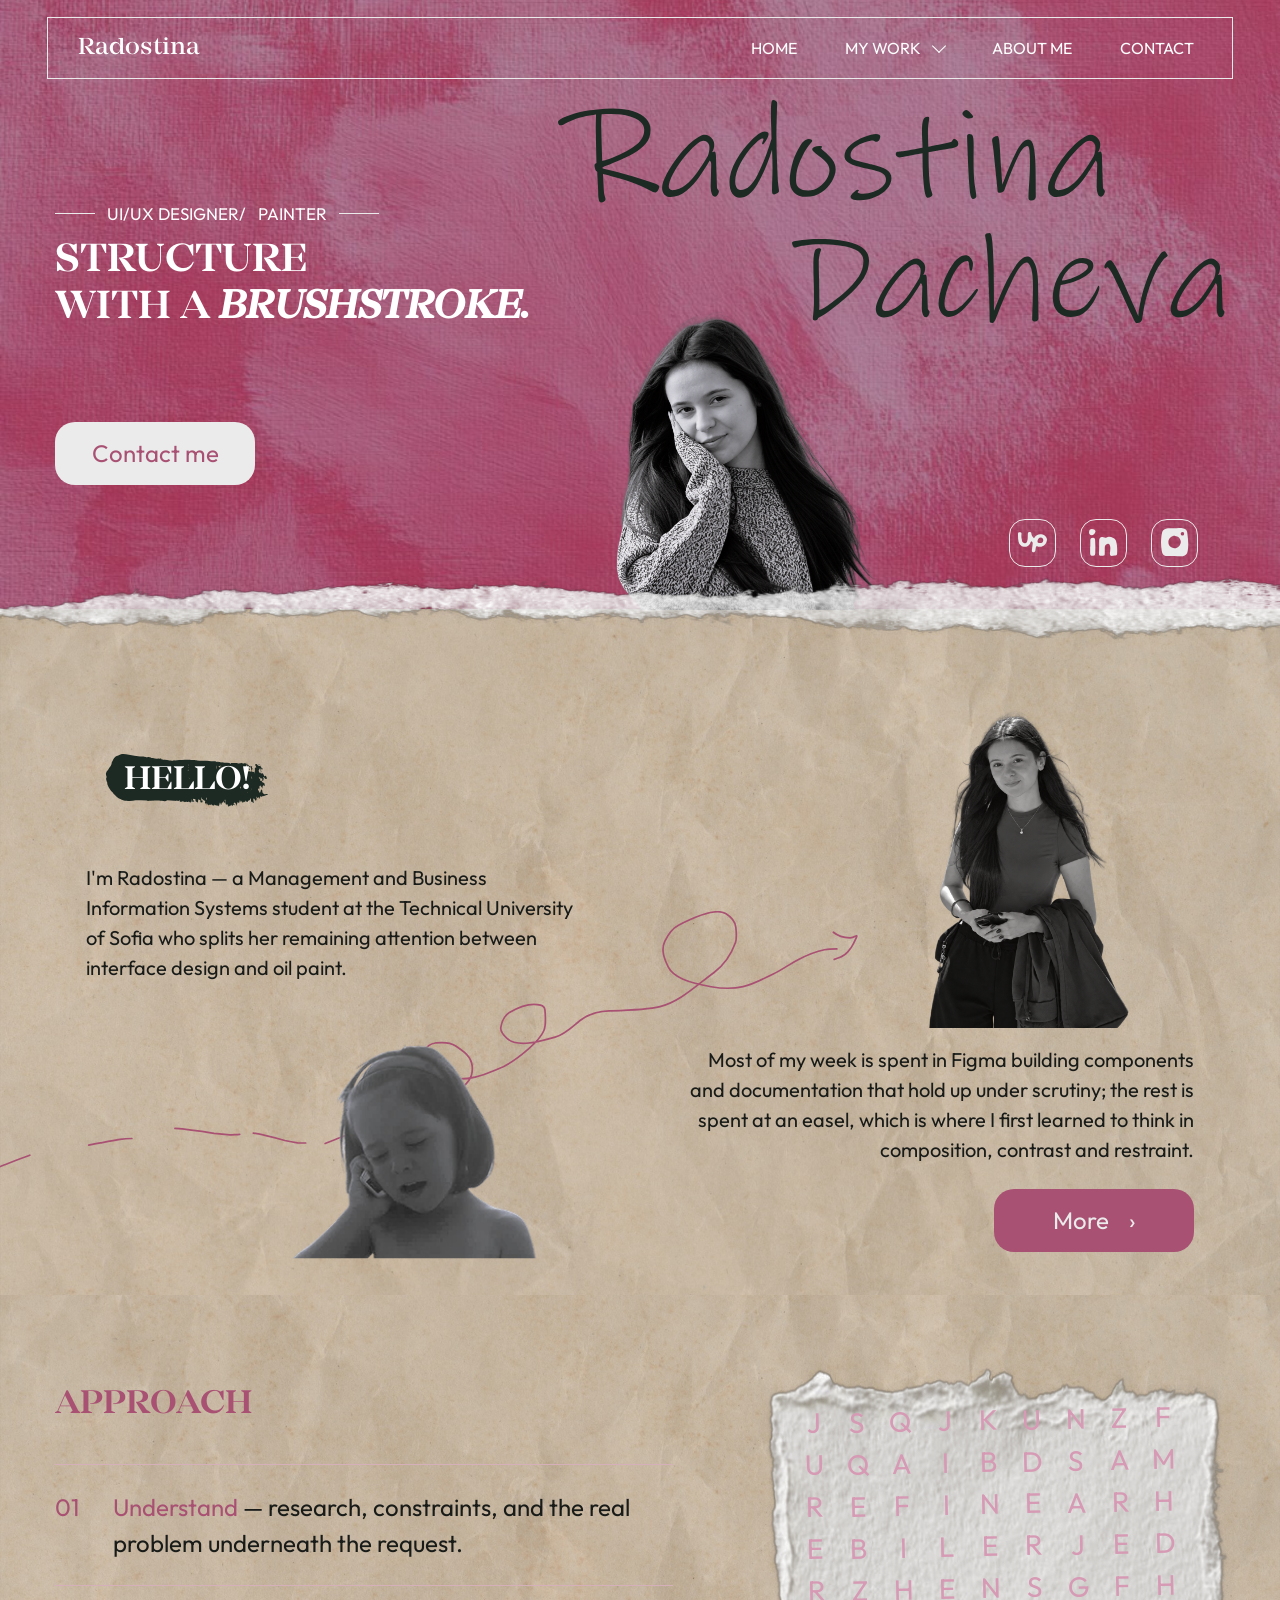
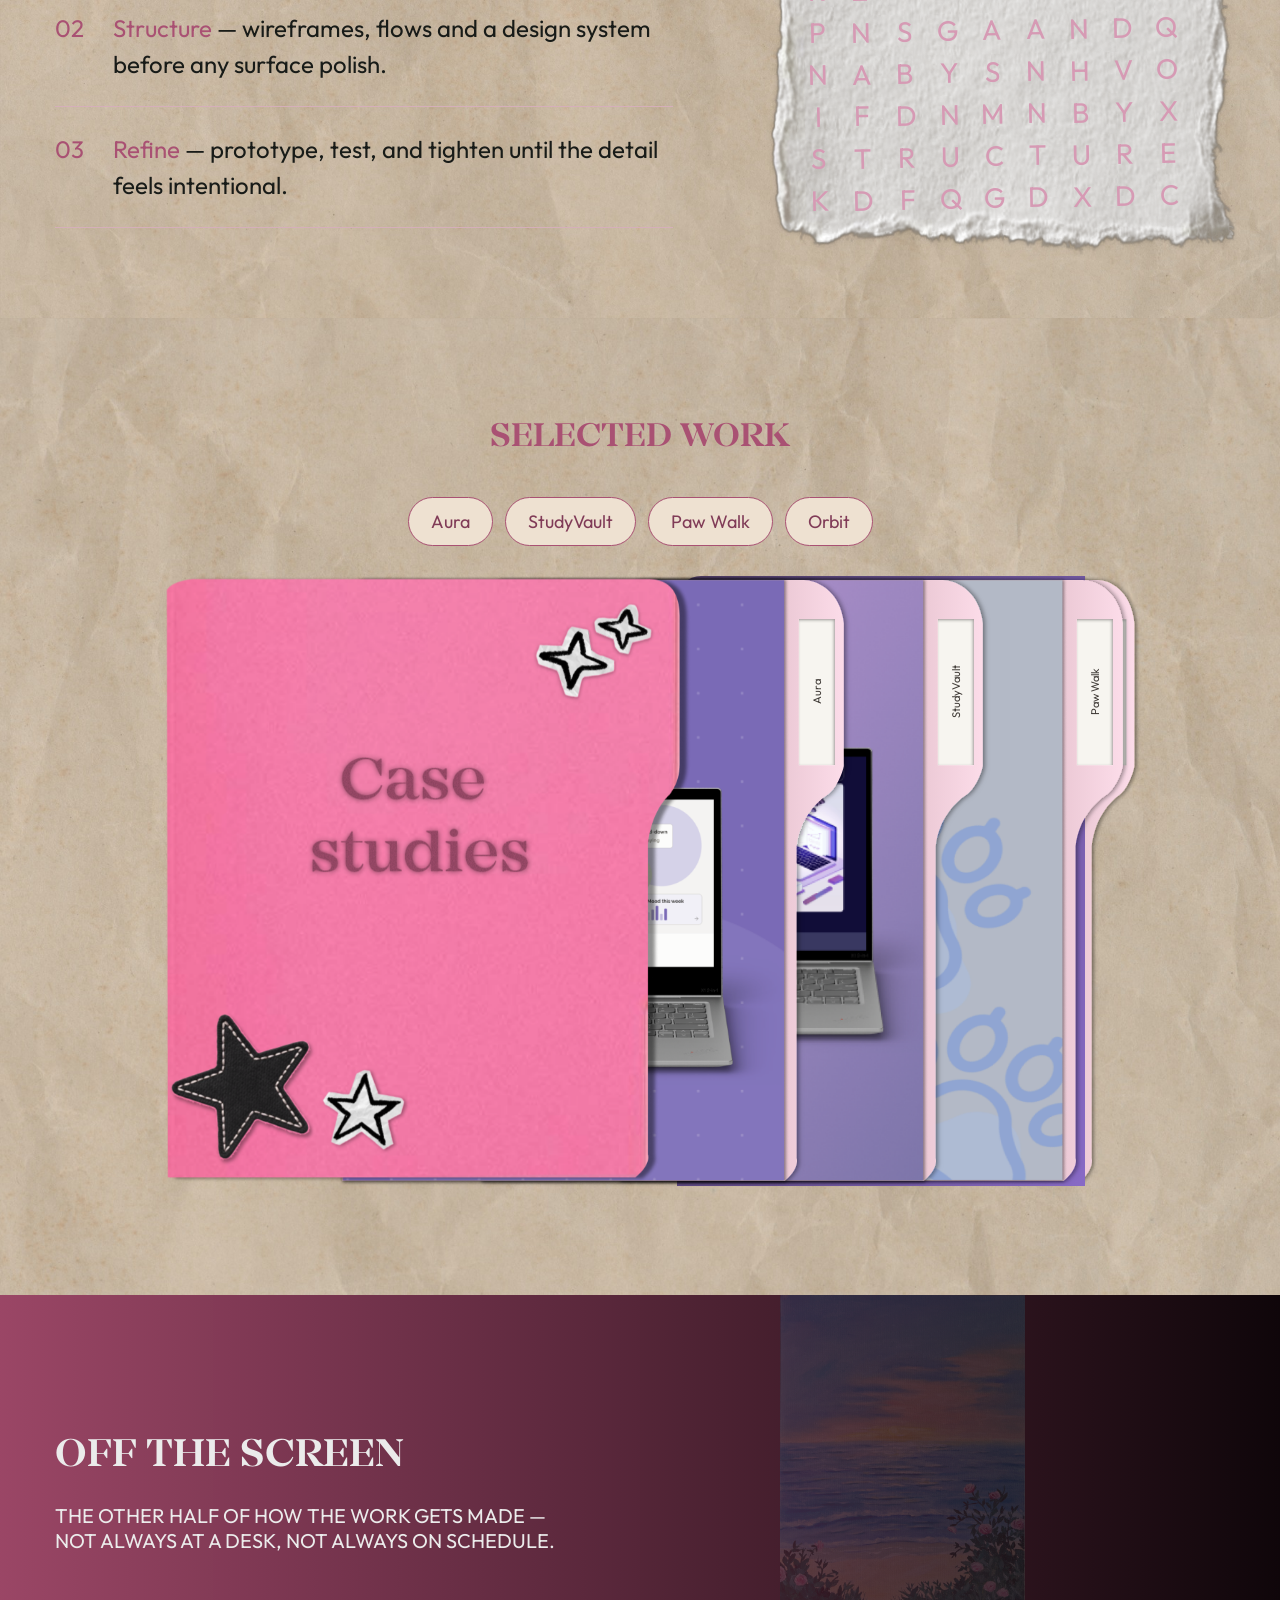
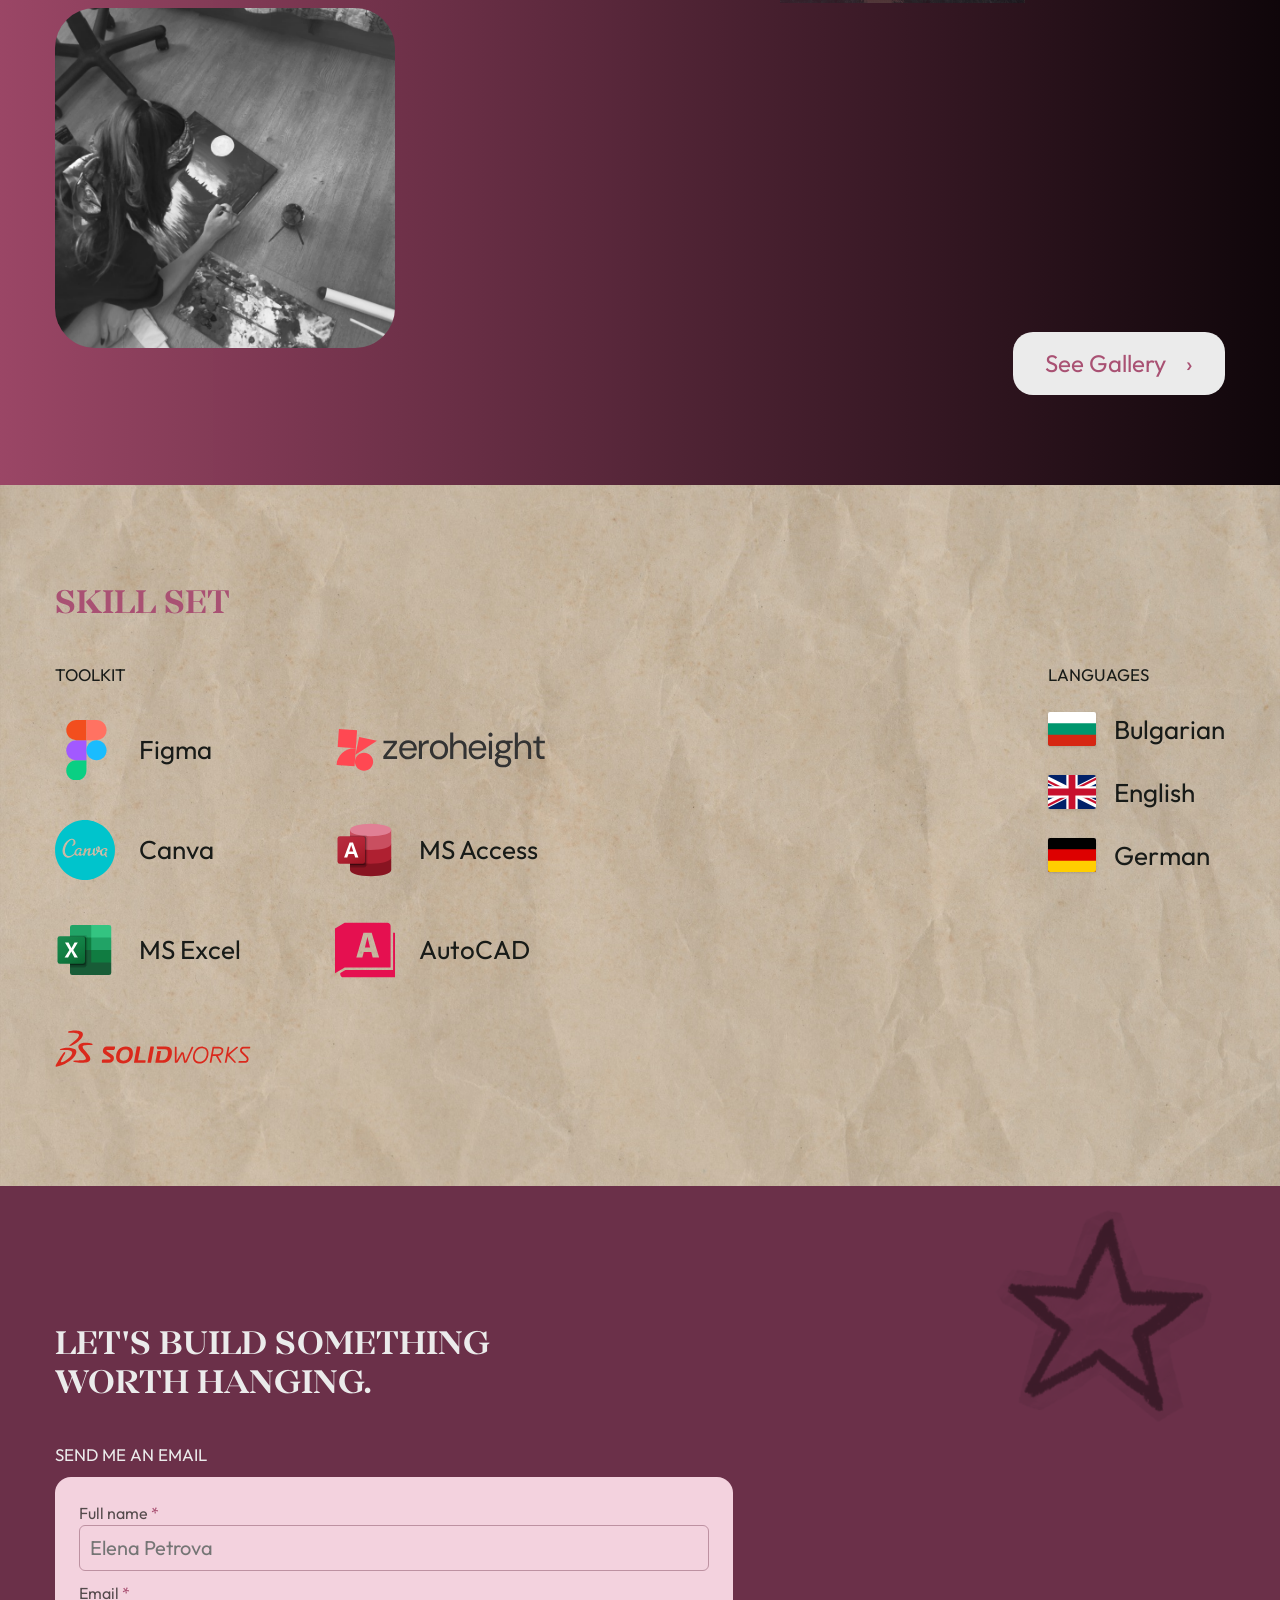
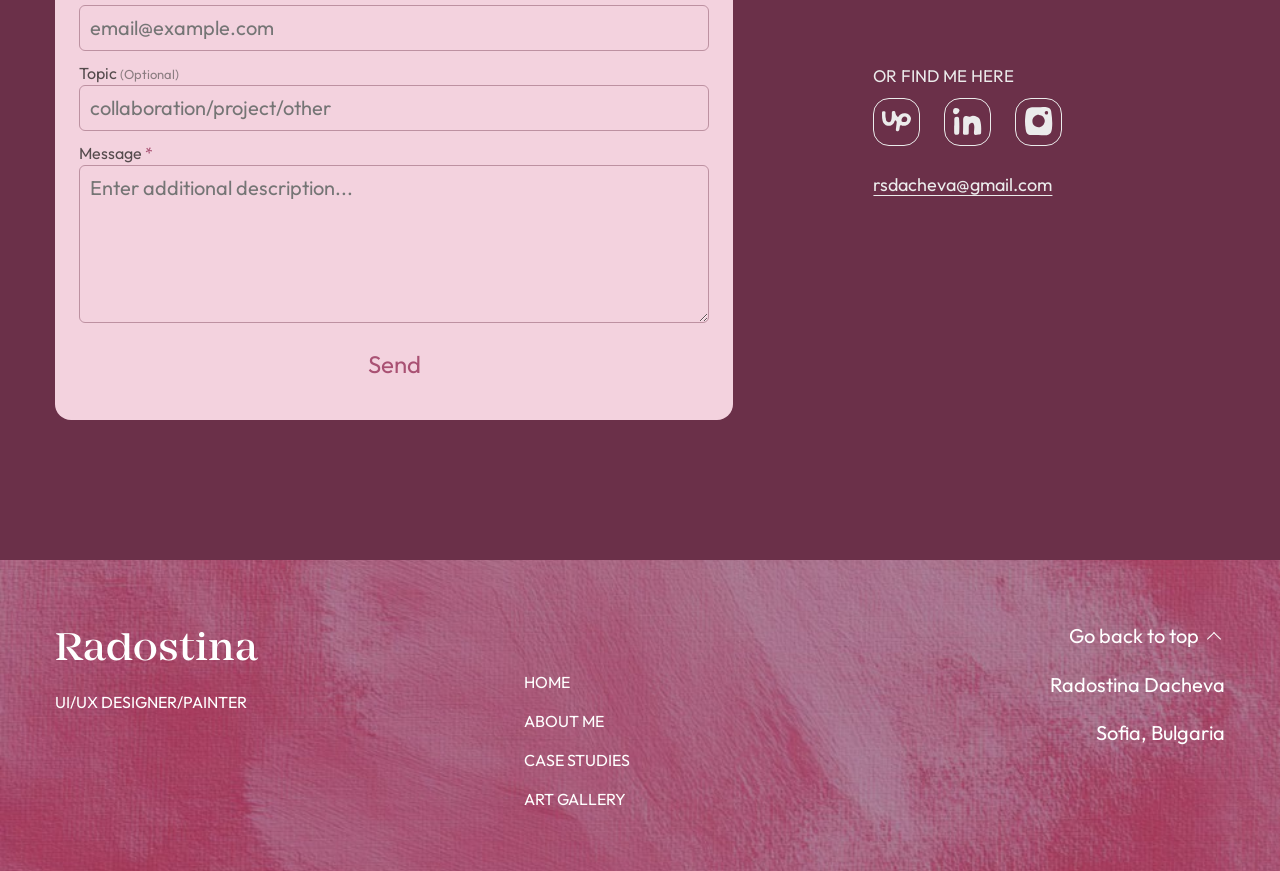
==== commit 15067dd8: "Publish cleaned Orbit design and refresh cached app/CSS" ====
--- a/index.html
+++ b/index.html
@@ -1,4 +1,4 @@
 <!doctype html><html lang="en"><head><link rel="icon" type="image/svg+xml" href="/favicon.svg">
     <meta name="google-site-verification" content="fBKuhtPPhftIIcOc9pDGOPraf2QaxMMTrNeET19dJqM" /><base href="/"><meta charset="UTF-8"><meta name="viewport" content="width=device-width,initial-scale=1"><meta name="theme-color" content="#a95173"><meta name="description" content="Meet Radostina Dacheva, a UI/UX designer, painter and Management and Business Information Systems student at Technical University of Sofia."><title>About Radostina Dacheva — Designer &amp; Painter</title><link rel="stylesheet" href="style.css"><link rel="stylesheet" href="refinements.css"><link rel="stylesheet" href="design-polish.css"><link rel="stylesheet" href="responsive.css">
 <link rel="stylesheet" href="mobile-figma.css?v=20261103b">
-<meta name="robots" content="index,follow,max-image-preview:large"><link rel="canonical" href="https://radostinadacheva.github.io/about/"><meta property="og:type" content="website"><meta property="og:title" content="About Radostina Dacheva — Designer &amp; Painter"><meta property="og:description" content="Meet Radostina Dacheva, a UI/UX designer, painter and Management and Business Information Systems student at Technical University of Sofia."><meta property="og:url" content="https://radostinadacheva.github.io/about/"><meta property="og:site_name" content="Radostina Dacheva — Portfolio"><meta name="twitter:card" content="summary"><link rel="stylesheet" href="/orbit-layout.css?v=5"></head><body><a class="skip" href="#main">Skip to content</a><div id="app"></div><noscript><main><h1>About Radostina Dacheva — Designer &amp; Painter</h1><p>Meet Radostina Dacheva, a UI/UX designer, painter and Management and Business Information Systems student at Technical University of Sofia.</p><p>Enable JavaScript to explore the interactive portfolio.</p><nav><a href="/">Radostina Dacheva — UI/UX Designer &amp; Painter</a> <a href="/about/">About Radostina Dacheva — Designer &amp; Painter</a> <a href="/art/">Art Gallery — Radostina Dacheva</a> <a href="/work/">UX/UI Case Studies — Radostina Dacheva</a> <a href="/aura/">Aura Design System Case Study — Radostina Dacheva</a> <a href="/paw-walk/">Paw Walk UX/UI Case Study — Radostina Dacheva</a> <a href="/contact/">Contact Radostina Dacheva — UI/UX &amp; Art</a> </nav></main></noscript><dialog id="lightbox" aria-label="Artwork viewer"><button class="close" aria-label="Close artwork">×</button><button class="prev" aria-label="Previous artwork">‹</button><figure><img alt=""><figcaption></figcaption></figure><button class="next" aria-label="Next artwork">›</button></dialog><script type="module" src="app.js?v=20261103d"></script></body></html>
+<meta name="robots" content="index,follow,max-image-preview:large"><link rel="canonical" href="https://radostinadacheva.github.io/about/"><meta property="og:type" content="website"><meta property="og:title" content="About Radostina Dacheva — Designer &amp; Painter"><meta property="og:description" content="Meet Radostina Dacheva, a UI/UX designer, painter and Management and Business Information Systems student at Technical University of Sofia."><meta property="og:url" content="https://radostinadacheva.github.io/about/"><meta property="og:site_name" content="Radostina Dacheva — Portfolio"><meta name="twitter:card" content="summary"><link rel="stylesheet" href="/orbit-layout.css?v=6"></head><body><a class="skip" href="#main">Skip to content</a><div id="app"></div><noscript><main><h1>About Radostina Dacheva — Designer &amp; Painter</h1><p>Meet Radostina Dacheva, a UI/UX designer, painter and Management and Business Information Systems student at Technical University of Sofia.</p><p>Enable JavaScript to explore the interactive portfolio.</p><nav><a href="/">Radostina Dacheva — UI/UX Designer &amp; Painter</a> <a href="/about/">About Radostina Dacheva — Designer &amp; Painter</a> <a href="/art/">Art Gallery — Radostina Dacheva</a> <a href="/work/">UX/UI Case Studies — Radostina Dacheva</a> <a href="/aura/">Aura Design System Case Study — Radostina Dacheva</a> <a href="/paw-walk/">Paw Walk UX/UI Case Study — Radostina Dacheva</a> <a href="/contact/">Contact Radostina Dacheva — UI/UX &amp; Art</a> </nav></main></noscript><dialog id="lightbox" aria-label="Artwork viewer"><button class="close" aria-label="Close artwork">×</button><button class="prev" aria-label="Previous artwork">‹</button><figure><img alt=""><figcaption></figcaption></figure><button class="next" aria-label="Next artwork">›</button></dialog><script type="module" src="app.js?v=20261103e"></script></body></html>
--- a/design-polish.css
+++ b/design-polish.css
@@ -78,184 +78,3 @@
 .contact-star,.contact-star img{mix-blend-mode:multiply}
 .paw-page .case-cta .case-primary:disabled,.paw-page .case-cta .case-primary:disabled:hover{background:#807d6f;color:#fff;opacity:1;cursor:default;transform:none;box-shadow:none}
 
-/* Orbit — fourth leaf inside original pink folder. No change to first three interactions. */
-.orbit-folder-art{display:grid;grid-template-columns:1fr 1fr;align-items:center;gap:6%;padding:9%;background:linear-gradient(115deg,#463460,#8864ca);color:white;text-align:left;overflow:hidden}
-.orbit-folder-copy{font:clamp(11px,1.16vw,18px)/1.5 Outfit,Arial,sans-serif}
-.orbit-folder-brand{display:flex;flex-direction:column;align-items:center;gap:18px}.orbit-folder-brand strong{font:600 clamp(34px,4.6vw,68px)/1 Mirador,Georgia,serif}.orbit-folder-brand img{width:110px;height:auto;object-fit:contain}
-@media(min-width:761px){
-.folder-browser[data-active="3"] .drawer-3,.folder-browser[data-active="3"] .drawer-3.is-open{left:50%;width:50%;z-index:8;pointer-events:auto}
-.folder-browser[data-active="3"] .drawer-3 .case-sheet,.folder-browser[data-active="3"] .drawer-3.is-open .case-sheet{left:0;width:100%;transform:none!important}
-.folder-browser[data-active="3"] .drawer-3 .case-artwork{width:88.2%}
-.folder-browser[data-active="3"] .drawer-0{transform:translateX(-8%)}.folder-browser[data-active="3"] .drawer-1{transform:translateX(-12%)}.folder-browser[data-active="3"] .drawer-2{transform:translateX(-16%)}
-}
-/* Case studies full-size leaf: same proportions as the other case study artwork. */
-.work-list .work-orbit{position:relative;min-height:0}
-.work-list .work-orbit .orbit-work-art{position:relative;width:100%;height:100%;min-height:480px;display:grid;grid-template-columns:1fr 1.1fr;align-items:center;gap:8%;padding:8%;box-sizing:border-box;background:linear-gradient(110deg,#463460,#8864ca);color:white;border-radius:38px 110px 0 0;clip-path:polygon(0 0,92% 0,98% 2%,100% 7%,100% 34%,97% 40%,93% 43%,93% 100%,0 100%)}
-.work-list .work-orbit .orbit-work-copy{max-width:290px;font:clamp(16px,1.6vw,23px)/1.55 Outfit,Arial,sans-serif}
-.work-list .work-orbit .orbit-work-brand{display:flex;flex-direction:column;align-items:center;gap:20px}
-.work-list .work-orbit .orbit-work-brand strong{font:600 clamp(58px,6vw,98px)/1 Mirador,Georgia,serif}
-.work-list .work-orbit .orbit-work-brand img{width:150px;height:auto}
-.work-list .work-orbit .work-description{display:none}
-@media(max-width:760px){.orbit-folder-art{padding:8%;gap:4%}.orbit-folder-copy{font-size:14px}.orbit-folder-brand strong{font-size:40px}.orbit-folder-brand img{width:75px}.work-list .work-orbit .orbit-work-art{min-height:380px;grid-template-columns:1fr 1fr;padding:8%}.work-list .work-orbit .orbit-work-copy{font-size:14px}.work-list .work-orbit .orbit-work-brand strong{font-size:48px}.work-list .work-orbit .orbit-work-brand img{width:80px}}
-
-/* Orbit case-studies card: full-page artwork with distinct pale-pink folder tab. */
-.work-list .work-orbit{width:81%;max-width:1007px;aspect-ratio:1007/600;margin-bottom:110px;min-height:0;overflow:visible}
-.work-list .work-orbit .orbit-work-art{position:absolute;inset:0;width:100%;height:100%;min-height:0;display:grid;grid-template-columns:1fr 1.1fr;gap:6%;align-items:center;padding:7% 15% 7% 8%;box-sizing:border-box;background:transparent;border-radius:0;clip-path:none;overflow:visible;isolation:isolate}
-.work-list .work-orbit .orbit-work-art:before{content:'';position:absolute;z-index:-1;left:0;right:10%;top:0;bottom:0;background:linear-gradient(115deg,#463460,#8967cd);border-radius:32px 0 0 0}
-.work-list .work-orbit .orbit-work-art:after{content:'';position:absolute;z-index:-2;right:0;top:0;width:15%;height:100%;background:#f3d5e1;border-radius:0 110px 100px 0;clip-path:polygon(0 0,72% 0,100% 6%,100% 42%,79% 48%,37% 52%,27% 100%,0 100%)}
-.work-list .work-orbit .orbit-work-copy{font:clamp(16px,1.65vw,23px)/1.55 Outfit,Arial,sans-serif;max-width:340px}
-.work-list .work-orbit .orbit-work-brand{align-items:center;justify-content:center;gap:24px;position:relative;z-index:1}
-.work-list .work-orbit .orbit-work-brand strong{font:600 clamp(55px,6vw,92px)/1 Mirador,Georgia,serif}
-.work-list .work-orbit .orbit-work-brand img{width:clamp(95px,12vw,150px);height:auto;object-fit:contain}
-.work-list .work-orbit .orbit-work-tab{position:absolute;right:2.8%;top:8%;width:6.7%;height:28%;background:#f9f6f2;border:1px solid #c8bbc3;display:flex;align-items:center;justify-content:center;z-index:2;box-shadow:0 1px 3px #0002}
-.work-list .work-orbit .orbit-work-tab span{font:clamp(12px,1.2vw,17px)/1 Outfit,Arial,sans-serif;writing-mode:vertical-rl;transform:rotate(180deg);color:#343034}
-.work-list .work-orbit .work-case-title{display:none}
-.work-list .work-orbit .work-case-link{left:47%;top:auto;bottom:8%;width:auto;height:auto;padding:8px 16px;z-index:4;color:white;font:clamp(17px,1.7vw,25px)/1.4 Outfit,Arial,sans-serif;border-radius:6px;text-decoration:none}
-.work-list .work-orbit .work-case-link:hover{background:#ffffff24}
-@media(max-width:760px){.work-list .work-orbit{width:100%;aspect-ratio:1.15;min-height:340px}.work-list .work-orbit .orbit-work-art{padding:8% 15% 14% 7%;gap:4%;grid-template-columns:1fr 1fr}.work-list .work-orbit .orbit-work-art:after{border-radius:0 55px 55px 0}.work-list .work-orbit .orbit-work-copy{font-size:clamp(12px,3vw,16px)}.work-list .work-orbit .orbit-work-brand strong{font-size:clamp(33px,7vw,52px)}.work-list .work-orbit .orbit-work-brand img{width:clamp(60px,15vw,90px)}.work-list .work-orbit .orbit-work-tab{top:8%;height:28%}.work-list .work-orbit .orbit-work-case-link{font-size:16px}.work-list .work-orbit .work-case-link{bottom:7%;left:38%;font-size:16px}}
-
-/* Exact Orbit artwork supplied by the designer. The existing See more link is the only overlay. */
-.work-list .work-orbit{position:relative;width:81%;max-width:1007px;aspect-ratio:1008/605;min-height:0!important;overflow:visible}
-.work-list .work-orbit .orbit-card-exact{position:relative;display:block;width:100%;height:auto;aspect-ratio:1008/605;object-fit:fill;clip-path:none;border-radius:0}
-.work-list .work-orbit .work-case-title,.work-list .work-orbit .work-description{display:none!important}
-.work-list .work-orbit .work-case-link{position:absolute;left:53%;top:81%;bottom:auto;width:24%;height:13%;padding:0;z-index:5;display:block;background:transparent;color:transparent!important;font-size:0;border:0;border-radius:0}
-.work-list .work-orbit .work-case-link span{opacity:0}
-.work-list .work-orbit .work-case-link:hover{background:transparent}
-.work-list .work-orbit .work-case-link:focus-visible{outline:3px solid #fff;outline-offset:2px}
-@media(max-width:760px){.work-list .work-orbit{width:100%;min-height:0!important;aspect-ratio:1008/605}.work-list .work-orbit .orbit-card-exact{aspect-ratio:1008/605}.work-list .work-orbit .work-case-link{left:52%;top:79%;width:28%;height:17%}}
-
-/* Orbit: original card artwork, with the black matte removed in orbit-card-clean.svg. */
-.work-list .work-orbit .orbit-card-exact{display:block;width:100%;height:auto;aspect-ratio:1008/605;object-fit:contain;background:transparent}
-.work-list .work-orbit .work-case-link{left:55.4%;top:84.2%;width:19.8%;height:9.5%;border:1px solid rgba(255,255,255,.45);border-radius:12px;box-shadow:0 0 0 1px #ffffff08 inset;transition:background .2s,border-color .2s,transform .2s;cursor:pointer}
-.work-list .work-orbit .work-case-link:hover,.work-list .work-orbit .work-case-link:focus-visible{background:rgba(255,255,255,.18)!important;border-color:white;transform:translateY(-2px)}
-/* Orbit selection: keep the other three pages on the left; reveal the fourth on the right,
-   without translating the fourth page in the wrong direction. */
-@media(min-width:761px){
-.folder-browser[data-active="3"] .drawer-0,.folder-browser[data-active="3"] .drawer-1,.folder-browser[data-active="3"] .drawer-2{transform:none!important}
-.folder-browser[data-active="3"] .drawer-3,.folder-browser[data-active="3"] .drawer-3.is-open{left:50%;width:50%;transform:none!important;z-index:9}
-.folder-browser[data-active="3"] .drawer-3 .case-sheet,.folder-browser[data-active="3"] .drawer-3.is-open .case-sheet{left:0;width:100%;transform:none!important;transition:opacity .3s ease}
-.folder-browser[data-active="3"] .drawer-3 .case-more{opacity:1;visibility:visible;pointer-events:auto}
-}
-
-/* Mobile repair: no image filter, no blank SVG; Orbit is a native folder card. */
-.work-list .work-orbit{width:min(100%,1007px)!important;aspect-ratio:1008/605!important;min-height:0!important;margin-inline:auto;position:relative;overflow:visible}
-.work-list .work-orbit .orbit-card-native{position:absolute!important;inset:0!important;display:grid!important;grid-template-columns:1fr 1fr!important;align-items:start!important;gap:5%!important;width:100%!important;height:100%!important;min-height:0!important;padding:10% 15% 10% 8%!important;box-sizing:border-box!important;background:linear-gradient(115deg,#45345e,#8d6bd0)!important;clip-path:none!important;border-radius:30px 0 0 0!important;color:white!important;overflow:visible!important}
-.work-list .work-orbit .orbit-card-native:before{content:'';position:absolute;right:0;top:0;bottom:0;width:12%;background:#f1d2e0;border-radius:0 80px 65px 0;clip-path:polygon(0 0,75% 0,100% 8%,100% 36%,75% 43%,20% 49%,20% 100%,0 100%);z-index:0}
-.work-list .work-orbit .orbit-card-native:after{display:none!important}
-.work-list .work-orbit .orbit-native-description{position:relative;z-index:1;max-width:300px;font:clamp(13px,1.65vw,23px)/1.5 Outfit,Arial,sans-serif}
-.work-list .work-orbit .orbit-native-brand{position:relative;z-index:1;display:flex;align-items:center;flex-direction:column;gap:20px}
-.work-list .work-orbit .orbit-native-brand strong{font:600 clamp(40px,6vw,90px)/1 Mirador,Georgia,serif}
-.work-list .work-orbit .orbit-native-brand img{width:clamp(70px,12vw,150px);height:auto}
-.work-list .work-orbit .orbit-native-tab{position:absolute;z-index:2;right:2.4%;top:8%;width:6.5%;height:25%;background:#f8f6f2;border:1px solid #bfb6ba;display:flex;align-items:center;justify-content:center}
-.work-list .work-orbit .orbit-native-tab span{writing-mode:vertical-rl;transform:rotate(180deg);font:clamp(10px,1.1vw,16px)/1 Outfit,Arial,sans-serif;color:#29242a}
-.work-list .work-orbit .work-case-link{position:absolute!important;left:54%!important;top:auto!important;bottom:7%!important;width:auto!important;height:auto!important;padding:10px 14px!important;z-index:5!important;color:white!important;font:clamp(14px,1.6vw,22px)/1.3 Outfit,Arial,sans-serif!important;border:1px solid transparent!important;background:transparent!important;border-radius:8px!important;text-decoration:none!important}
-.work-list .work-orbit .work-case-link span{opacity:1!important}
-.work-list .work-orbit .work-case-link:hover,.work-list .work-orbit .work-case-link:focus-visible{background:#ffffff25!important;border-color:#ffffff90!important}
-.orbit-folder-art{grid-template-columns:1fr!important;place-items:center!important;padding:6%!important}
-.orbit-folder-brand{align-items:center!important;justify-content:center!important}
-.orbit-folder-brand strong{font-size:clamp(36px,6vw,75px)}
-.orbit-folder-brand img{width:clamp(85px,12vw,150px)}
-@media(max-width:760px){
-.work-list .work-orbit{aspect-ratio:1.15!important}
-.work-list .work-orbit .orbit-card-native{padding:10% 16% 12% 7%!important;gap:5%!important}
-.work-list .work-orbit .orbit-native-description{font-size:clamp(11px,2.6vw,15px)}
-.work-list .work-orbit .orbit-native-brand strong{font-size:clamp(30px,7vw,48px)}
-.work-list .work-orbit .orbit-native-brand img{width:clamp(56px,15vw,90px)}
-.work-list .work-orbit .work-case-link{left:49%!important;bottom:6%!important;font-size:16px!important}
-.orbit-folder-art{padding:5%!important}
-.orbit-folder-brand strong{font-size:clamp(36px,9vw,65px)}
-}
-
-/* Orbit card: contain the purple artwork and match the soft elevation of other cards. */
-.work-list .work-orbit{
-  overflow:hidden!important;
-  border-radius:30px 80px 0 0;
-  box-shadow:0 8px 20px rgba(45,31,48,.16),0 2px 5px rgba(45,31,48,.08);
-}
-.work-list .work-orbit .orbit-card-native{
-  overflow:hidden!important;
-  border-radius:30px 80px 0 0!important;
-}
-@media(max-width:760px){
-  .work-list .work-orbit,.work-list .work-orbit .orbit-card-native{
-    border-radius:30px 70px 0 0!important;
-  }
-}
-
-
-/* Orbit folder alignment and matching case-study artwork — Nov 2026 */
-.folder-browser .drawer-3 .orbit-folder-art{
-  box-sizing:border-box!important;top:0!important;bottom:0!important;
-  height:100%!important;min-height:0!important;width:88.2%!important;
-  padding:0!important;display:flex!important;align-items:center!important;
-  justify-content:center!important;overflow:hidden!important;
-  background:linear-gradient(110deg,#493761,#8968c9)!important;
-}
-.folder-browser .drawer-3 .orbit-folder-brand{gap:clamp(8px,1.7vw,20px)!important;transform:none!important;}
-.folder-browser .drawer-3 .orbit-folder-brand img{display:block;object-fit:contain;height:auto;}
-.folder-browser .drawer-3 .case-shell{height:100%!important;max-height:100%!important;}
-/* Case Studies: same complete-height pink folder and purple front, with added project description */
-.work-list .work-orbit{
-  width:min(100%,1007px)!important;max-width:1007px!important;
-  aspect-ratio:1008/605!important;height:auto!important;
-  padding:0!important;border-radius:30px 82px 30px 30px!important;
-  overflow:hidden!important;box-shadow:0 8px 19px #2d1f3029!important;
-}
-.work-list .work-orbit .orbit-card-native{
-  position:absolute!important;inset:0!important;width:100%!important;height:100%!important;
-  display:grid!important;grid-template-columns:1fr 1fr!important;
-  gap:6%!important;align-items:start!important;
-  padding:12% 15% 0 8%!important;box-sizing:border-box!important;
-  background:#eed3df!important;border-radius:30px 82px 30px 30px!important;
-  overflow:hidden!important;clip-path:none!important;isolation:isolate!important;
-}
-.work-list .work-orbit .orbit-card-native:before{
-  content:""!important;position:absolute!important;inset:0 auto 0 0!important;
-  width:88.2%!important;height:100%!important;
-  background:linear-gradient(105deg,#48385f,#8868ca)!important;
-  border-radius:30px 0 0 30px!important;clip-path:none!important;z-index:-1!important;
-}
-.work-list .work-orbit .orbit-card-native:after{
-  content:""!important;display:block!important;position:absolute!important;
-  right:0!important;top:0!important;width:11.8%!important;height:51%!important;
-  background:#eed3df!important;border-radius:0 82px 65% 0!important;
-  clip-path:polygon(0 0,100% 0,100% 70%,88% 79%,60% 88%,0 100%)!important;
-  z-index:-1!important;
-}
-.work-list .work-orbit .orbit-native-description{
-  max-width:310px!important;font:clamp(14px,1.8vw,23px)/1.55 Outfit,Arial,sans-serif!important;
-  position:relative!important;z-index:2!important;color:white!important;
-}
-.work-list .work-orbit .orbit-native-brand{
-  z-index:2!important;position:relative!important;display:flex!important;
-  flex-direction:column!important;align-items:center!important;gap:20px!important;
-}
-.work-list .work-orbit .orbit-native-brand strong{
-  font:600 clamp(48px,6.4vw,88px)/1 Mirador,Georgia,serif!important;color:white!important;
-}
-.work-list .work-orbit .orbit-native-brand img{
-  width:clamp(95px,13vw,155px)!important;height:auto!important;object-fit:contain!important;
-}
-.work-list .work-orbit .orbit-native-tab{
-  right:2.4%!important;top:8%!important;width:6.5%!important;height:25%!important;
-  background:#f8f6f2!important;border:1px solid #bfb6ba!important;
-}
-.work-list .work-orbit .work-case-title,.work-list .work-orbit .work-description{display:none!important}
-.work-list .work-orbit .work-case-link{
-  left:54%!important;top:auto!important;bottom:7%!important;
-  width:auto!important;height:auto!important;padding:10px 14px!important;
-  z-index:5!important;color:#fff!important;font:clamp(14px,1.6vw,22px)/1.3 Outfit,Arial,sans-serif!important;
-  background:transparent!important;border:1px solid transparent!important;border-radius:8px!important;
-}
-.work-list .work-orbit .work-case-link span{opacity:1!important;position:static!important;clip-path:none!important;width:auto!important;height:auto!important;overflow:visible!important}
-.work-list .work-orbit .work-case-link:hover,.work-list .work-orbit .work-case-link:focus-visible{background:#ffffff25!important;border-color:#ffffff90!important}
-@media(max-width:760px){
-  .work-list .work-orbit{aspect-ratio:1.15!important;border-radius:22px 55px 22px 22px!important}
-  .work-list .work-orbit .orbit-card-native{border-radius:22px 55px 22px 22px!important;padding:10% 16% 12% 7%!important;gap:4%!important}
-  .work-list .work-orbit .orbit-card-native:before{border-radius:22px 0 0 22px!important}
-  .work-list .work-orbit .orbit-native-description{font-size:clamp(11px,2.5vw,15px)!important}
-  .work-list .work-orbit .orbit-native-brand{gap:12px!important}
-  .work-list .work-orbit .orbit-native-brand strong{font-size:clamp(31px,7vw,48px)!important}
-  .work-list .work-orbit .orbit-native-brand img{width:clamp(60px,16vw,90px)!important}
-  .work-list .work-orbit .work-case-link{left:49%!important;bottom:6%!important}
-}
--- a/mobile-figma.css
+++ b/mobile-figma.css
@@ -120,127 +120,3 @@
 }
 
 
-/* Orbit final folder geometry. Loaded after every other stylesheet. */
-.folder-browser .drawer-3 .case-sheet{
-  overflow:visible!important;
-}
-.folder-browser .drawer-3 .orbit-folder-art{
-  position:absolute!important;left:0!important;top:0!important;
-  bottom:auto!important;width:88.2%!important;
-  height:calc(100% - 2px)!important;max-height:100%!important;
-  background:linear-gradient(115deg,#493860 0%,#896ac8 100%)!important;
-  display:flex!important;align-items:center!important;justify-content:center!important;
-  padding:0!important;box-sizing:border-box!important;
-  overflow:hidden!important;border-radius:0 0 0 1px!important;
-  pointer-events:none!important;
-}
-.folder-browser .drawer-3 .orbit-folder-brand{
-  width:100%!important;gap:clamp(10px,1.8vw,22px)!important;
-  display:flex!important;flex-direction:column!important;
-  align-items:center!important;justify-content:center!important;
-}
-.folder-browser .drawer-3 .orbit-folder-brand strong{
-  font:600 clamp(34px,5.4vw,76px)/1 Mirador,Georgia,serif!important;color:#fff!important;
-}
-.folder-browser .drawer-3 .orbit-folder-brand img{
-  width:clamp(92px,14vw,160px)!important;height:auto!important;
-  object-fit:contain!important;image-rendering:auto!important;
-}
-.work-list .work-orbit{
-  position:relative!important;display:block!important;box-sizing:border-box!important;
-  width:min(100%,1007px)!important;max-width:1007px!important;
-  min-height:0!important;height:auto!important;aspect-ratio:1008/605!important;
-  margin-left:auto!important;margin-right:auto!important;padding:0!important;
-  background:#f0d4df!important;border-radius:32px 86px 30px 30px!important;
-  overflow:hidden!important;box-shadow:0 7px 19px rgba(48,30,50,.18)!important;
-}
-.work-list .work-orbit .orbit-card-native{
-  position:absolute!important;inset:0!important;box-sizing:border-box!important;
-  width:100%!important;height:100%!important;min-height:0!important;
-  margin:0!important;padding:10.5% 16% 0 8%!important;
-  background:transparent!important;border:0!important;
-  border-radius:inherit!important;clip-path:none!important;
-  display:grid!important;grid-template-columns:1fr 1fr!important;
-  grid-template-rows:min-content!important;align-items:start!important;
-  column-gap:7%!important;overflow:hidden!important;isolation:isolate!important;
-}
-.work-list .work-orbit .orbit-card-native::before{
-  content:""!important;display:block!important;
-  position:absolute!important;left:0!important;top:0!important;bottom:0!important;right:auto!important;
-  width:88.2%!important;height:100%!important;box-sizing:border-box!important;
-  border-radius:32px 0 0 30px!important;clip-path:none!important;
-  background:linear-gradient(115deg,#493860 0%,#8868c5 100%)!important;
-  z-index:0!important;pointer-events:none!important;
-}
-.work-list .work-orbit .orbit-card-native::after{
-  content:""!important;display:block!important;position:absolute!important;
-  right:0!important;top:0!important;left:auto!important;bottom:auto!important;
-  width:11.8%!important;height:52%!important;background:#f0d4df!important;
-  border-radius:0 86px 55px 0!important;
-  clip-path:polygon(0 0,100% 0,100% 72%,90% 81%,66% 90%,0 100%)!important;
-  z-index:0!important;pointer-events:none!important;
-}
-.work-list .work-orbit .orbit-native-description{
-  position:relative!important;z-index:2!important;grid-column:1!important;
-  width:100%!important;max-width:330px!important;
-  font:clamp(14px,1.9vw,23px)/1.55 Outfit,Arial,sans-serif!important;
-  color:#fff!important;margin:0!important;text-align:left!important;
-}
-.work-list .work-orbit .orbit-native-brand{
-  position:relative!important;z-index:2!important;grid-column:2!important;
-  display:flex!important;flex-direction:column!important;align-items:center!important;
-  justify-content:flex-start!important;gap:16px!important;margin:-2% 0 0!important;
-}
-.work-list .work-orbit .orbit-native-brand strong{
-  font:600 clamp(42px,6.5vw,88px)/1 Mirador,Georgia,serif!important;
-  color:#fff!important;white-space:nowrap!important;
-}
-.work-list .work-orbit .orbit-native-brand img{
-  display:block!important;width:clamp(90px,13vw,155px)!important;
-  height:auto!important;object-fit:contain!important;image-rendering:auto!important;
-}
-.work-list .work-orbit .orbit-native-tab{
-  position:absolute!important;z-index:3!important;right:2.4%!important;top:8%!important;
-  width:6.5%!important;height:25%!important;
-  display:flex!important;align-items:center!important;justify-content:center!important;
-  background:#faf8f5!important;border:1px solid #bdb7b8!important;
-  border-radius:0!important;box-shadow:none!important;
-}
-.work-list .work-orbit .orbit-native-tab span{
-  display:block!important;writing-mode:vertical-rl!important;
-  transform:rotate(180deg)!important;
-  color:#2d2930!important;font:clamp(10px,1.1vw,16px)/1 Outfit,Arial,sans-serif!important;
-}
-.work-list .work-orbit .work-case-title,.work-list .work-orbit .work-description{
-  display:none!important;
-}
-.work-list .work-orbit .work-case-link{
-  position:absolute!important;z-index:4!important;left:54%!important;right:auto!important;
-  bottom:7%!important;top:auto!important;width:auto!important;height:auto!important;
-  display:inline-flex!important;align-items:center!important;gap:12px!important;
-  padding:10px 12px!important;min-height:0!important;
-  font:clamp(14px,1.6vw,22px)/1.3 Outfit,Arial,sans-serif!important;
-  color:white!important;text-decoration:none!important;background:transparent!important;
-  border:1px solid transparent!important;border-radius:7px!important;
-  cursor:pointer!important;
-}
-.work-list .work-orbit .work-case-link span{
-  position:static!important;display:inline!important;visibility:visible!important;
-  opacity:1!important;width:auto!important;height:auto!important;
-  clip-path:none!important;overflow:visible!important;color:inherit!important;
-}
-.work-list .work-orbit .work-case-link:hover,
-.work-list .work-orbit .work-case-link:focus-visible{
-  background:#ffffff25!important;border-color:#ffffff90!important;
-}
-@media(max-width:760px){
-  .work-list .work-orbit{aspect-ratio:1.15!important;border-radius:20px 60px 20px 20px!important}
-  .work-list .work-orbit .orbit-card-native{padding:10% 15% 0 7%!important;column-gap:5%!important}
-  .work-list .work-orbit .orbit-card-native::before{border-radius:20px 0 0 20px!important}
-  .work-list .work-orbit .orbit-native-description{font-size:clamp(11px,2.7vw,15px)!important}
-  .work-list .work-orbit .orbit-native-brand{gap:10px!important}
-  .work-list .work-orbit .orbit-native-brand strong{font-size:clamp(29px,7vw,46px)!important}
-  .work-list .work-orbit .orbit-native-brand img{width:clamp(55px,16vw,90px)!important}
-  .work-list .work-orbit .work-case-link{left:49%!important;bottom:6%!important;font-size:15px!important}
-  .work-list .work-orbit .orbit-native-tab{top:8%!important}
-}
--- a/orbit-layout.css
+++ b/orbit-layout.css
@@ -1,123 +1,276 @@
-/* Original Figma folder: Orbit is the fourth leaf, not a standalone panel. */
+/* Orbit: one source of layout, after the site's standard styles.
+   The folder shell is the same /assets/34-667.svg used for the other cases.
+   Figma reference: Portfolio / case studies4 -> Variant6, 0.241s ease-in. */
+
+/* Fourth leaf retains the same envelope as the other Figma folder pages. */
+.folder-browser .drawer-3,
+.folder-browser .drawer-3.is-open{
+  left:53.72%!important;
+  width:46.28%!important;
+  top:0!important;
+  bottom:0!important;
+  height:100%!important;
+  transform:none!important;
+  transition:left .241s ease-in!important;
+}
+.folder-browser .drawer-3 .case-sheet,
+.folder-browser .drawer-3.is-open .case-sheet{
+  position:absolute!important;
+  inset:0!important;
+  width:100%!important;
+  height:100%!important;
+  transform:none!important;
+  transition:none!important;
+  overflow:visible!important;
+}
+.folder-browser .drawer-3 .case-shell{
+  position:absolute!important;
+  inset:0!important;
+  width:100%!important;
+  height:100%!important;
+  max-width:none!important;
+  object-fit:fill!important;
+  pointer-events:none!important;
+}
+.folder-browser .drawer-3 .orbit-folder-art{
+  position:absolute!important;
+  left:0!important;
+  top:0!important;
+  bottom:0!important;
+  width:88.2%!important;
+  height:100%!important;
+  min-height:0!important;
+  margin:0!important;
+  padding:0!important;
+  box-sizing:border-box!important;
+  display:flex!important;
+  align-items:center!important;
+  justify-content:center!important;
+  background:linear-gradient(110deg,#49395f,#886ac6)!important;
+  border-radius:24px 0 0 0!important;
+  overflow:hidden!important;
+  box-shadow:none!important;
+  pointer-events:none!important;
+}
+.folder-browser .drawer-3 .orbit-folder-brand{
+  display:flex!important;
+  width:100%!important;
+  flex-direction:column!important;
+  justify-content:center!important;
+  align-items:center!important;
+  gap:clamp(12px,2vw,23px)!important;
+}
+.folder-browser .drawer-3 .orbit-folder-brand strong{
+  color:white!important;
+  font:600 clamp(36px,5.4vw,77px)/1 Mirador,Georgia,serif!important;
+}
+.folder-browser .drawer-3 .orbit-folder-brand img{
+  display:block!important;
+  width:clamp(92px,12vw,150px)!important;
+  height:auto!important;
+  object-fit:contain!important;
+}
+.folder-browser .drawer-3 .case-tab{
+  z-index:5!important;
+}
+.folder-browser .drawer-3 .case-more{
+  z-index:6!important;
+}
+/* Figma case studies4 -> Variant6: pages 1–3 slide left,
+   while the fourth page remains on the right. */
 @media(min-width:761px){
- .folder-browser .folders{isolation:isolate!important;}
- /* Figma initial leaf positions: 17.56%, 30.15%, 42%, 53.72%.
-    Figma Orbit hover variant: 3.56%, 9.80%, 16.68%, 53.72%. */
- .folder-browser[data-active="3"] .case-drawer{
-   top:0!important;bottom:0!important;width:46.28%!important;height:100%!important;
-   pointer-events:none!important;transition:left .241s ease-in!important;
-   transform:none!important;
- }
- .folder-browser[data-active="3"] .drawer-0{left:3.56%!important;z-index:6!important;}
- .folder-browser[data-active="3"] .drawer-1{left:9.80%!important;z-index:5!important;}
- .folder-browser[data-active="3"] .drawer-2{left:16.68%!important;z-index:4!important;}
- .folder-browser[data-active="3"] .drawer-3{left:53.72%!important;z-index:9!important;pointer-events:auto!important;}
- .folder-browser[data-active="3"] .case-drawer .case-sheet,
- .folder-browser[data-active="3"] .case-drawer.is-open .case-sheet{
-   position:absolute!important;left:0!important;top:0!important;
-   width:100%!important;height:100%!important;
-   transform:none!important;transition:none!important;
- }
- .folder-browser[data-active="3"] .drawer-3 .case-more{
-   opacity:1!important;visibility:visible!important;pointer-events:auto!important;
- }
- /* Start of the next hover transition at the Figma positions, not a jump. */
- .folder-browser .drawer-0,.folder-browser .drawer-1,
- .folder-browser .drawer-2,.folder-browser .drawer-3{
-   transition:left .241s ease-in,transform .241s ease-in!important;
- }
-}
-.folder-browser .drawer-3 .case-sheet{overflow:visible!important;}
-.folder-browser .drawer-3 .case-shell{
- position:absolute!important;inset:0!important;width:100%!important;height:100%!important;
- object-fit:fill!important;pointer-events:none!important;
-}
-.folder-browser .drawer-3 .orbit-folder-art{
- position:absolute!important;left:0!important;top:.66%!important;
- bottom:.97%!important;width:88.2%!important;height:auto!important;
- min-height:0!important;max-height:none!important;
- margin:0!important;padding:0!important;box-sizing:border-box!important;
- display:flex!important;align-items:center!important;justify-content:center!important;
- background:linear-gradient(112deg,#49385f,#896ac9)!important;
- border-radius:24px 0 0 0!important;overflow:hidden!important;
- pointer-events:none!important;box-shadow:none!important;
-}
-.folder-browser .drawer-3 .orbit-folder-brand{
- width:100%!important;display:flex!important;flex-direction:column!important;
- justify-content:center!important;align-items:center!important;
- gap:clamp(12px,2vw,22px)!important;transform:none!important;
-}
-.folder-browser .drawer-3 .orbit-folder-brand strong{
- font:600 clamp(35px,5.3vw,77px)/1 Mirador,Georgia,serif!important;color:white!important;
-}
-.folder-browser .drawer-3 .orbit-folder-brand img{
- display:block!important;width:clamp(90px,12vw,155px)!important;
- height:auto!important;object-fit:contain!important;image-rendering:auto!important;
-}
-.folder-browser .drawer-3 .case-tab{z-index:5!important;}
-.folder-browser .drawer-3 .case-more{z-index:6!important;}
+  .folder-browser[data-active="3"] .drawer-0,
+  .folder-browser[data-active="3"] .drawer-1,
+  .folder-browser[data-active="3"] .drawer-2{
+    top:0!important;
+    bottom:0!important;
+    height:100%!important;
+    width:46.28%!important;
+    transform:none!important;
+    transition:left .241s ease-in!important;
+    pointer-events:none!important;
+  }
+  .folder-browser[data-active="3"] .drawer-0{left:3.56%!important;z-index:6!important}
+  .folder-browser[data-active="3"] .drawer-1{left:9.8%!important;z-index:5!important}
+  .folder-browser[data-active="3"] .drawer-2{left:16.68%!important;z-index:4!important}
+  .folder-browser[data-active="3"] .drawer-3{left:53.72%!important;z-index:9!important;pointer-events:auto!important}
+  .folder-browser[data-active="3"] .drawer-0 .case-sheet,
+  .folder-browser[data-active="3"] .drawer-1 .case-sheet,
+  .folder-browser[data-active="3"] .drawer-2 .case-sheet{
+    position:absolute!important;inset:0!important;
+    width:100%!important;height:100%!important;transform:none!important;
+    transition:none!important;
+  }
+  .folder-browser[data-active="3"] .drawer-3 .case-more{
+    opacity:1!important;
+    visibility:visible!important;
+    pointer-events:auto!important;
+  }
+}
 
-/* The Case Studies card uses precisely the same vector as the home card. */
-.work-list .work-orbit{position:relative!important;display:block!important;overflow:hidden!important;
-  width:min(100%,1007px)!important;max-width:1007px!important;height:auto!important;
-  min-height:0!important;aspect-ratio:1008/605!important;margin-inline:auto!important;
-  padding:0!important;background:transparent!important;border-radius:30px 80px 0 0!important;
-  box-shadow:0 7px 18px #37283d30!important}
-.work-list .work-orbit .orbit-card-native{position:absolute!important;inset:0!important;display:grid!important;
-  grid-template-columns:1fr 1fr!important;align-items:start!important;column-gap:6%!important;
-  width:100%!important;height:100%!important;min-height:0!important;box-sizing:border-box!important;
-  padding:12% 15% 0 8%!important;margin:0!important;
-  background:transparent!important;clip-path:none!important;border-radius:0!important;
-  overflow:hidden!important;isolation:isolate!important}
-.work-list .work-orbit .orbit-card-native::before,.work-list .work-orbit .orbit-card-native::after{content:none!important;display:none!important}
-.work-list .work-orbit .orbit-folder-shape-work{position:absolute!important;z-index:0!important;
-  inset:0!important;display:block!important;width:100%!important;height:100%!important;
-  max-width:none!important;object-fit:fill!important;pointer-events:none!important}
-.work-list .work-orbit .orbit-native-description{position:relative!important;z-index:1!important;grid-column:1!important;
-  color:#fff!important;width:100%!important;max-width:315px!important;
-  font:clamp(15px,1.8vw,23px)/1.55 Outfit,Arial,sans-serif!important}
-.work-list .work-orbit .orbit-native-brand{position:relative!important;z-index:1!important;grid-column:2!important;
-  margin:-1% 0 0!important;display:flex!important;flex-direction:column!important;align-items:center!important;
-  gap:18px!important}
-.work-list .work-orbit .orbit-native-brand strong{color:#fff!important;
-  font:600 clamp(42px,6.3vw,87px)/1 Mirador,Georgia,serif!important;white-space:nowrap!important}
-.work-list .work-orbit .orbit-native-brand img{width:clamp(90px,13vw,155px)!important;height:auto!important;object-fit:contain!important}
-.work-list .work-orbit .orbit-native-tab{position:absolute!important;z-index:3!important;
-  top:7.8%!important;right:2.5%!important;width:6.5%!important;height:25%!important;
-  display:flex!important;align-items:center!important;justify-content:center!important;
-  border:0!important;background:transparent!important;box-shadow:none!important}
-.work-list .work-orbit .orbit-native-tab span{display:block!important;color:#302a31!important;
-  writing-mode:vertical-rl!important;transform:rotate(180deg)!important;
-  font:clamp(10px,1.1vw,16px)/1 Outfit,Arial,sans-serif!important}
-.work-list .work-orbit .work-case-title,.work-list .work-orbit .work-description{display:none!important}
-.work-list .work-orbit .work-case-link{position:absolute!important;z-index:4!important;
-  left:54%!important;right:auto!important;bottom:7%!important;top:auto!important;
-  width:auto!important;height:auto!important;min-height:0!important;
-  display:inline-flex!important;align-items:center!important;padding:10px 14px!important;
-  background:transparent!important;border:1px solid transparent!important;border-radius:8px!important;
-  color:#fff!important;font:clamp(15px,1.6vw,22px)/1.3 Outfit,Arial,sans-serif!important;text-decoration:none!important}
-.work-list .work-orbit .work-case-link span{position:static!important;display:inline!important;width:auto!important;height:auto!important;clip-path:none!important;overflow:visible!important;opacity:1!important;color:#fff!important}
-.work-list .work-orbit .work-case-link:is(:hover,:focus-visible){background:#ffffff25!important;border-color:#ffffff8c!important}
+/* The Case Studies preview is built from that exact same shell,
+   with the extra summary text from the third reference image. */
+.work-list .work-orbit{
+  position:relative!important;
+  display:block!important;
+  width:min(100%,1007px)!important;
+  max-width:1007px!important;
+  min-height:0!important;
+  height:auto!important;
+  aspect-ratio:1008/605!important;
+  padding:0!important;
+  margin-inline:auto!important;
+  margin-bottom:110px!important;
+  background:transparent!important;
+  border-radius:24px 0 0 0!important;
+  overflow:visible!important;
+  box-shadow:none!important;
+}
+.work-list .work-orbit .orbit-card-native{
+  position:absolute!important;
+  inset:0!important;
+  box-sizing:border-box!important;
+  display:grid!important;
+  grid-template-columns:minmax(0,1fr) minmax(0,1.1fr)!important;
+  column-gap:6%!important;
+  align-items:start!important;
+  width:100%!important;height:100%!important;min-height:0!important;
+  margin:0!important;
+  padding:12% 15% 0 8%!important;
+  background:transparent!important;
+  clip-path:none!important;
+  border-radius:0!important;
+  overflow:visible!important;
+  isolation:isolate!important;
+}
+.work-list .work-orbit .orbit-card-native::before,
+.work-list .work-orbit .orbit-card-native::after{
+  display:none!important;
+  content:none!important;
+}
+.work-list .work-orbit .orbit-folder-shell{
+  position:absolute!important;
+  z-index:0!important;
+  inset:0!important;
+  display:block!important;
+  width:100%!important;height:100%!important;
+  max-width:none!important;
+  object-fit:fill!important;
+  pointer-events:none!important;
+}
+.work-list .work-orbit .orbit-front-panel{
+  position:absolute!important;
+  z-index:1!important;
+  top:0!important;left:0!important;
+  width:88.2%!important;height:100%!important;
+  border-radius:24px 0 0 0!important;
+  background:linear-gradient(110deg,#49395f,#886ac6)!important;
+  pointer-events:none!important;
+}
+.work-list .work-orbit .orbit-native-description{
+  position:relative!important;
+  z-index:2!important;
+  grid-column:1!important;
+  max-width:340px!important;
+  width:100%!important;
+  margin:0!important;
+  text-align:left!important;
+  color:#fff!important;
+  font:clamp(15px,1.85vw,23px)/1.53 Outfit,Arial,sans-serif!important;
+}
+.work-list .work-orbit .orbit-native-brand{
+  position:relative!important;
+  z-index:2!important;
+  grid-column:2!important;
+  display:flex!important;
+  align-items:center!important;
+  flex-direction:column!important;
+  justify-content:flex-start!important;
+  gap:20px!important;
+  margin:0!important;
+}
+.work-list .work-orbit .orbit-native-brand strong{
+  color:#fff!important;
+  font:600 clamp(48px,6vw,88px)/1 Mirador,Georgia,serif!important;
+  white-space:nowrap!important;
+}
+.work-list .work-orbit .orbit-native-brand img{
+  display:block!important;
+  width:clamp(90px,12vw,150px)!important;
+  height:auto!important;
+  object-fit:contain!important;
+}
+.work-list .work-orbit .orbit-native-tab{
+  position:absolute!important;
+  z-index:3!important;
+  top:7.5%!important;
+  right:2.7%!important;
+  width:6.5%!important;
+  height:25%!important;
+  display:flex!important;
+  align-items:center!important;
+  justify-content:center!important;
+  background:#f7f5f0!important;
+  border:1px solid #cbc3c6!important;
+  box-shadow:inset 1px 1px 3px #0003!important;
+}
+.work-list .work-orbit .orbit-native-tab span{
+  display:block!important;
+  color:#423d39!important;
+  font:clamp(10px,1.1vw,16px)/1 Outfit,Arial,sans-serif!important;
+  writing-mode:vertical-rl!important;
+  transform:rotate(180deg)!important;
+}
+.work-list .work-orbit .work-case-title,
+.work-list .work-orbit .work-description{display:none!important}
+.work-list .work-orbit .work-case-link{
+  position:absolute!important;
+  z-index:4!important;
+  left:54%!important;
+  right:auto!important;
+  top:auto!important;
+  bottom:7%!important;
+  display:inline-flex!important;
+  align-items:center!important;
+  width:auto!important;height:auto!important;
+  min-height:0!important;
+  padding:8px 12px!important;
+  color:white!important;
+  background:transparent!important;
+  border:1px solid transparent!important;
+  border-radius:8px!important;
+  font:clamp(15px,1.6vw,22px)/1.4 Outfit,Arial,sans-serif!important;
+  text-decoration:none!important;
+  cursor:pointer!important;
+}
+.work-list .work-orbit .work-case-link span{
+  position:static!important;
+  display:inline!important;
+  opacity:1!important;
+  visibility:visible!important;
+  width:auto!important;height:auto!important;
+  overflow:visible!important;
+  clip-path:none!important;
+  color:inherit!important;
+}
+.work-list .work-orbit .work-case-link:is(:hover,:focus-visible){
+  background:#ffffff23!important;
+  border-color:#ffffff75!important;
+}
 @media(max-width:760px){
- .work-list .work-orbit{aspect-ratio:1.15!important;border-radius:24px 55px 0 0!important}
- .work-list .work-orbit .orbit-card-native{padding:10% 15% 0 7%!important;column-gap:5%!important}
- .work-list .work-orbit .orbit-native-description{font-size:clamp(11px,2.6vw,15px)!important}
- .work-list .work-orbit .orbit-native-brand{gap:10px!important}
- .work-list .work-orbit .orbit-native-brand strong{font-size:clamp(29px,7vw,46px)!important}
- .work-list .work-orbit .orbit-native-brand img{width:clamp(58px,16vw,90px)!important}
- .work-list .work-orbit .work-case-link{left:49%!important;bottom:5%!important;font-size:15px!important}
- .folder-browser .drawer-3 .orbit-folder-brand strong{font-size:52px!important}
- .folder-browser .drawer-3 .orbit-folder-brand img{width:110px!important}
-}
-
-/* Keep the fourth leaf at its Figma size in both default and opened states. */
-@media(min-width:761px){
- .folder-browser .drawer-3,.folder-browser .drawer-3.is-open{
-   left:53.72%!important;width:46.28%!important;
-   transform:none!important;top:0!important;bottom:0!important;
- }
- .folder-browser .drawer-3 .case-sheet,.folder-browser .drawer-3.is-open .case-sheet{
-   inset:0!important;width:100%!important;height:100%!important;
-   transform:none!important;
- }
-}
+  .folder-browser .drawer-3 .orbit-folder-brand strong{font-size:48px!important}
+  .folder-browser .drawer-3 .orbit-folder-brand img{width:96px!important}
+  .work-list .work-orbit{aspect-ratio:1.15!important;margin-bottom:45px!important}
+  .work-list .work-orbit .orbit-card-native{
+    padding:10% 15% 0 7%!important;
+    grid-template-columns:1fr 1fr!important;
+    column-gap:5%!important;
+  }
+  .work-list .work-orbit .orbit-native-description{
+    font-size:clamp(11px,2.6vw,15px)!important;
+  }
+  .work-list .work-orbit .orbit-native-brand{gap:10px!important}
+  .work-list .work-orbit .orbit-native-brand strong{font-size:clamp(30px,7vw,47px)!important}
+  .work-list .work-orbit .orbit-native-brand img{width:clamp(58px,16vw,90px)!important}
+  .work-list .work-orbit .work-case-link{left:49%!important;bottom:6%!important;font-size:15px!important}
+}
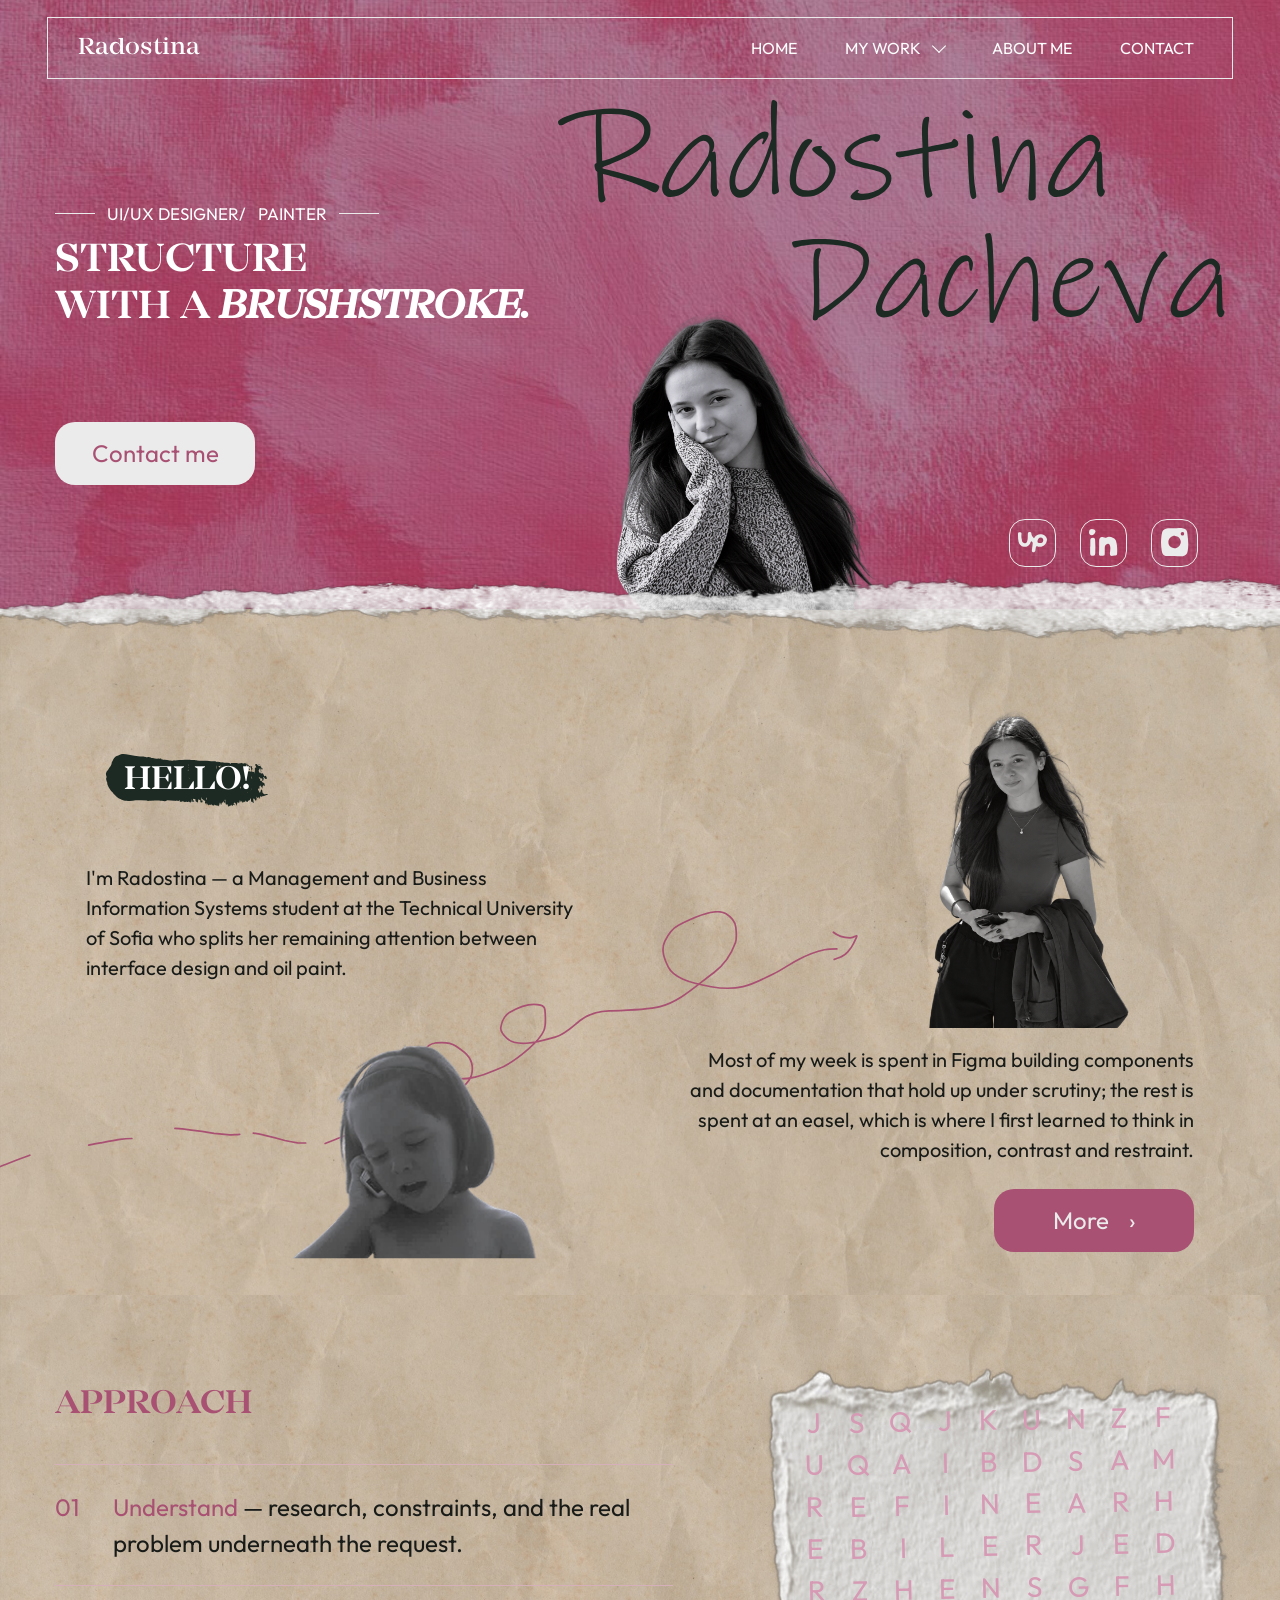
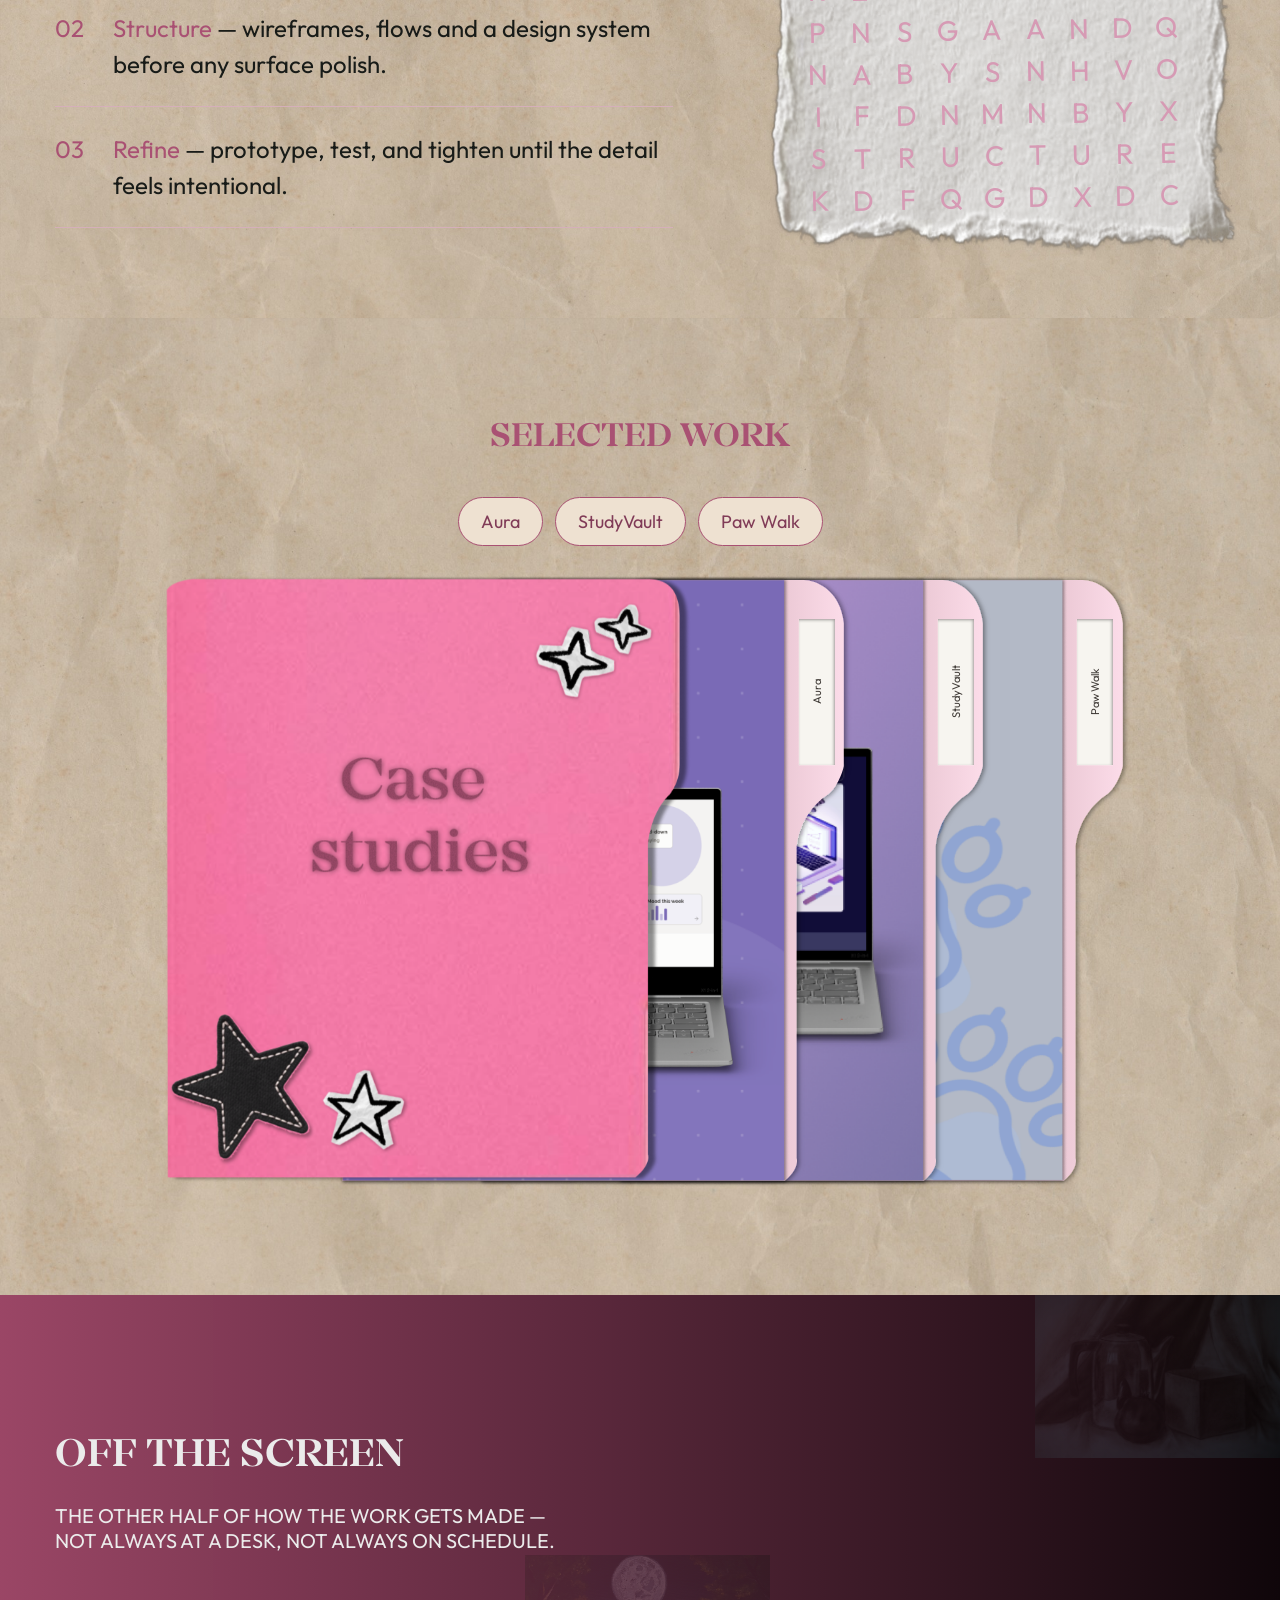
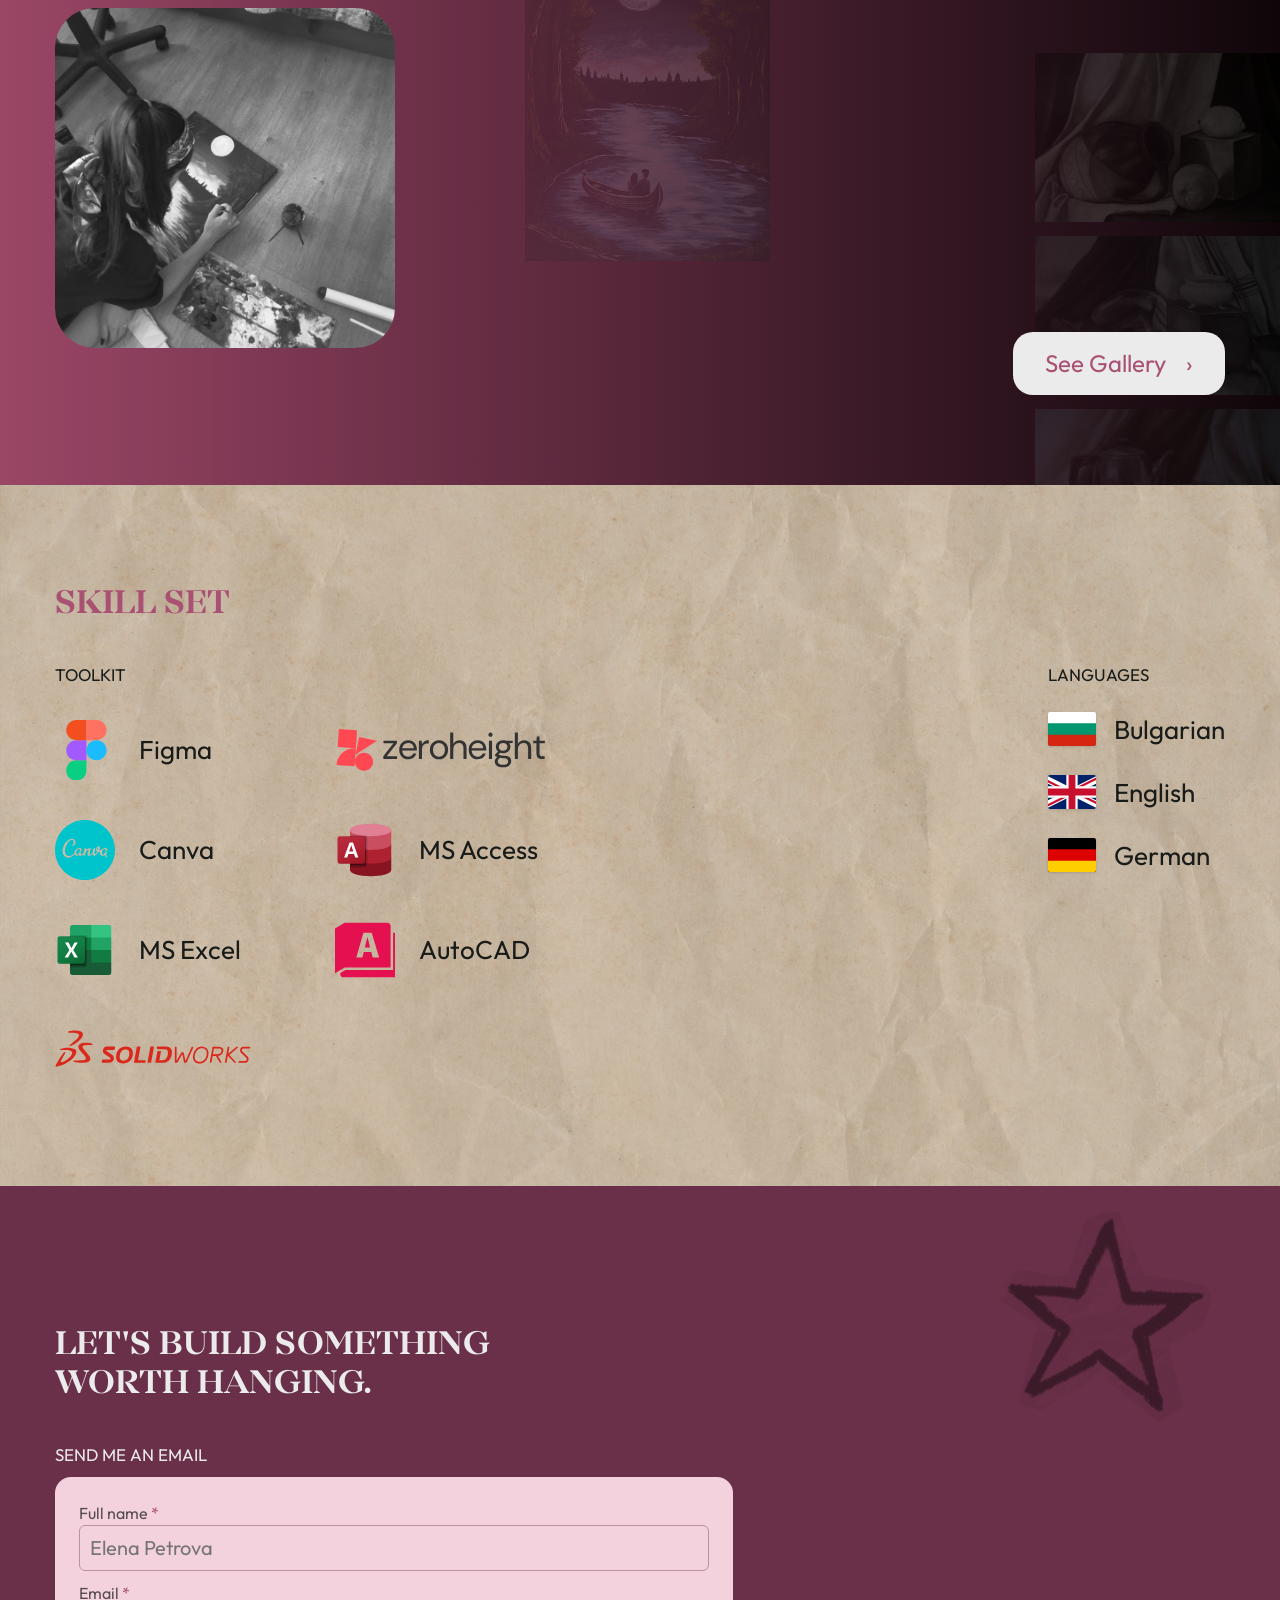
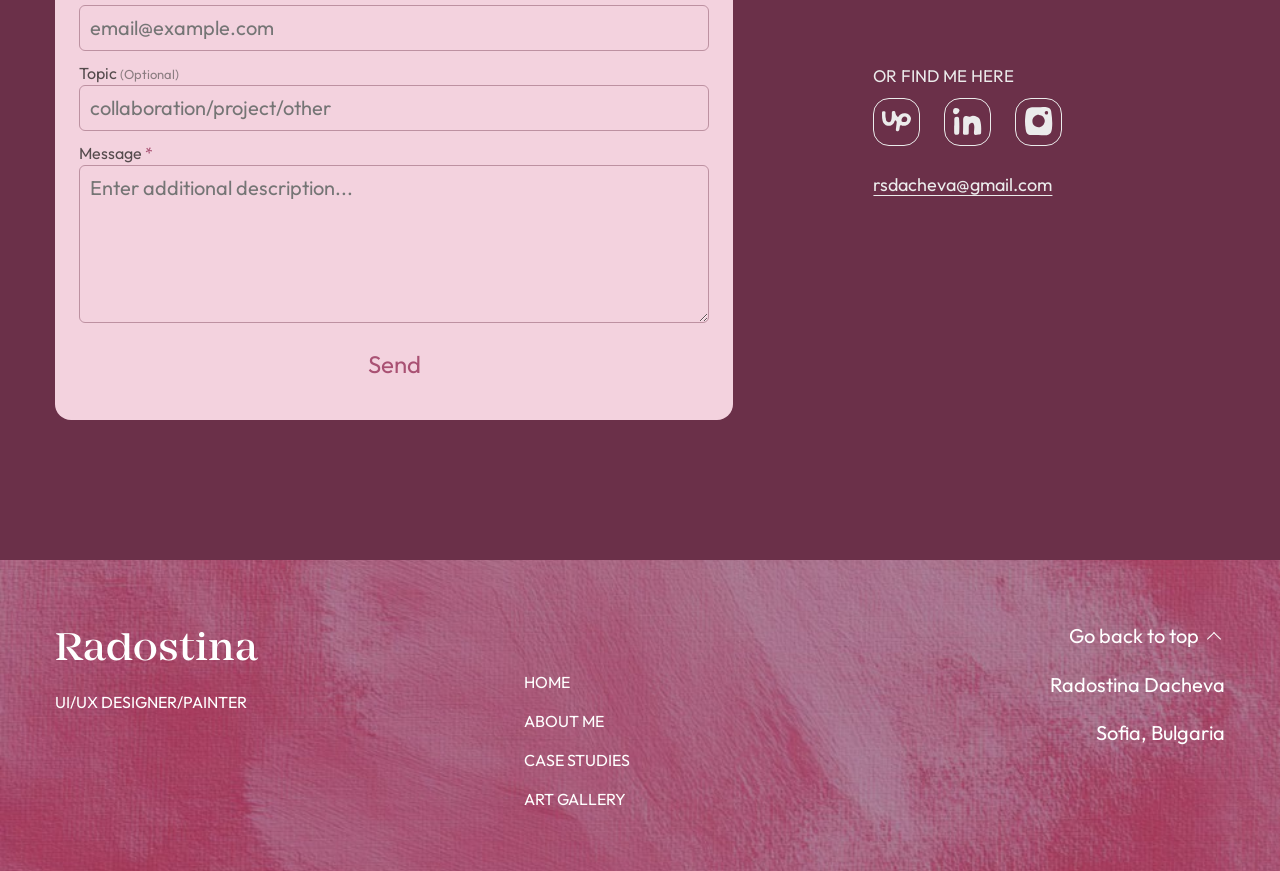
==== commit 8b9f502d: "Remove Orbit stylesheet and refresh three-project portfolio" ====
--- a/index.html
+++ b/index.html
@@ -1,4 +1,4 @@
 <!doctype html><html lang="en"><head><link rel="icon" type="image/svg+xml" href="/favicon.svg">
     <meta name="google-site-verification" content="fBKuhtPPhftIIcOc9pDGOPraf2QaxMMTrNeET19dJqM" /><base href="/"><meta charset="UTF-8"><meta name="viewport" content="width=device-width,initial-scale=1"><meta name="theme-color" content="#a95173"><meta name="description" content="Meet Radostina Dacheva, a UI/UX designer, painter and Management and Business Information Systems student at Technical University of Sofia."><title>About Radostina Dacheva — Designer &amp; Painter</title><link rel="stylesheet" href="style.css"><link rel="stylesheet" href="refinements.css"><link rel="stylesheet" href="design-polish.css"><link rel="stylesheet" href="responsive.css">
 <link rel="stylesheet" href="mobile-figma.css?v=20261103b">
-<meta name="robots" content="index,follow,max-image-preview:large"><link rel="canonical" href="https://radostinadacheva.github.io/about/"><meta property="og:type" content="website"><meta property="og:title" content="About Radostina Dacheva — Designer &amp; Painter"><meta property="og:description" content="Meet Radostina Dacheva, a UI/UX designer, painter and Management and Business Information Systems student at Technical University of Sofia."><meta property="og:url" content="https://radostinadacheva.github.io/about/"><meta property="og:site_name" content="Radostina Dacheva — Portfolio"><meta name="twitter:card" content="summary"><link rel="stylesheet" href="/orbit-layout.css?v=6"></head><body><a class="skip" href="#main">Skip to content</a><div id="app"></div><noscript><main><h1>About Radostina Dacheva — Designer &amp; Painter</h1><p>Meet Radostina Dacheva, a UI/UX designer, painter and Management and Business Information Systems student at Technical University of Sofia.</p><p>Enable JavaScript to explore the interactive portfolio.</p><nav><a href="/">Radostina Dacheva — UI/UX Designer &amp; Painter</a> <a href="/about/">About Radostina Dacheva — Designer &amp; Painter</a> <a href="/art/">Art Gallery — Radostina Dacheva</a> <a href="/work/">UX/UI Case Studies — Radostina Dacheva</a> <a href="/aura/">Aura Design System Case Study — Radostina Dacheva</a> <a href="/paw-walk/">Paw Walk UX/UI Case Study — Radostina Dacheva</a> <a href="/contact/">Contact Radostina Dacheva — UI/UX &amp; Art</a> </nav></main></noscript><dialog id="lightbox" aria-label="Artwork viewer"><button class="close" aria-label="Close artwork">×</button><button class="prev" aria-label="Previous artwork">‹</button><figure><img alt=""><figcaption></figcaption></figure><button class="next" aria-label="Next artwork">›</button></dialog><script type="module" src="app.js?v=20261103e"></script></body></html>
+<meta name="robots" content="index,follow,max-image-preview:large"><link rel="canonical" href="https://radostinadacheva.github.io/about/"><meta property="og:type" content="website"><meta property="og:title" content="About Radostina Dacheva — Designer &amp; Painter"><meta property="og:description" content="Meet Radostina Dacheva, a UI/UX designer, painter and Management and Business Information Systems student at Technical University of Sofia."><meta property="og:url" content="https://radostinadacheva.github.io/about/"><meta property="og:site_name" content="Radostina Dacheva — Portfolio"><meta name="twitter:card" content="summary"></head><body><a class="skip" href="#main">Skip to content</a><div id="app"></div><noscript><main><h1>About Radostina Dacheva — Designer &amp; Painter</h1><p>Meet Radostina Dacheva, a UI/UX designer, painter and Management and Business Information Systems student at Technical University of Sofia.</p><p>Enable JavaScript to explore the interactive portfolio.</p><nav><a href="/">Radostina Dacheva — UI/UX Designer &amp; Painter</a> <a href="/about/">About Radostina Dacheva — Designer &amp; Painter</a> <a href="/art/">Art Gallery — Radostina Dacheva</a> <a href="/work/">UX/UI Case Studies — Radostina Dacheva</a> <a href="/aura/">Aura Design System Case Study — Radostina Dacheva</a> <a href="/paw-walk/">Paw Walk UX/UI Case Study — Radostina Dacheva</a> <a href="/contact/">Contact Radostina Dacheva — UI/UX &amp; Art</a> </nav></main></noscript><dialog id="lightbox" aria-label="Artwork viewer"><button class="close" aria-label="Close artwork">×</button><button class="prev" aria-label="Previous artwork">‹</button><figure><img alt=""><figcaption></figcaption></figure><button class="next" aria-label="Next artwork">›</button></dialog><script type="module" src="app.js?v=20261103-remove-orbit"></script></body></html>
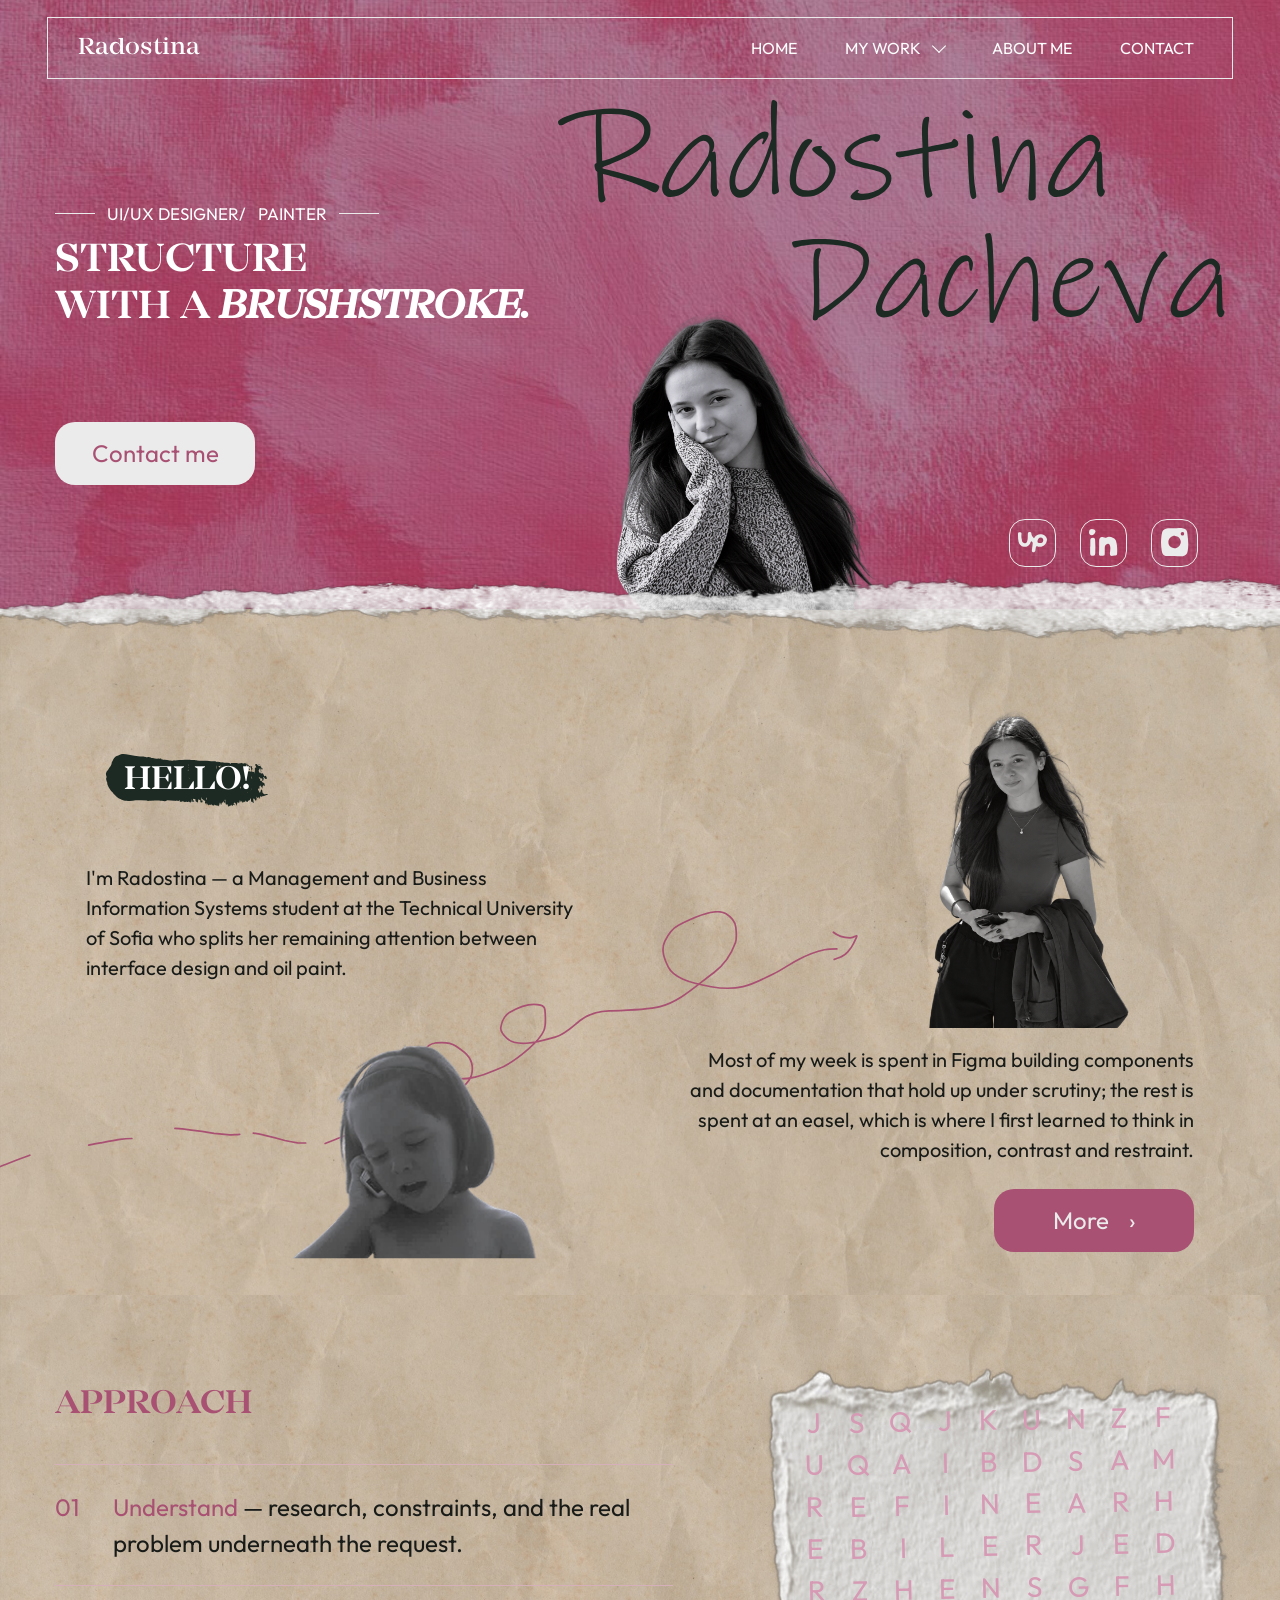
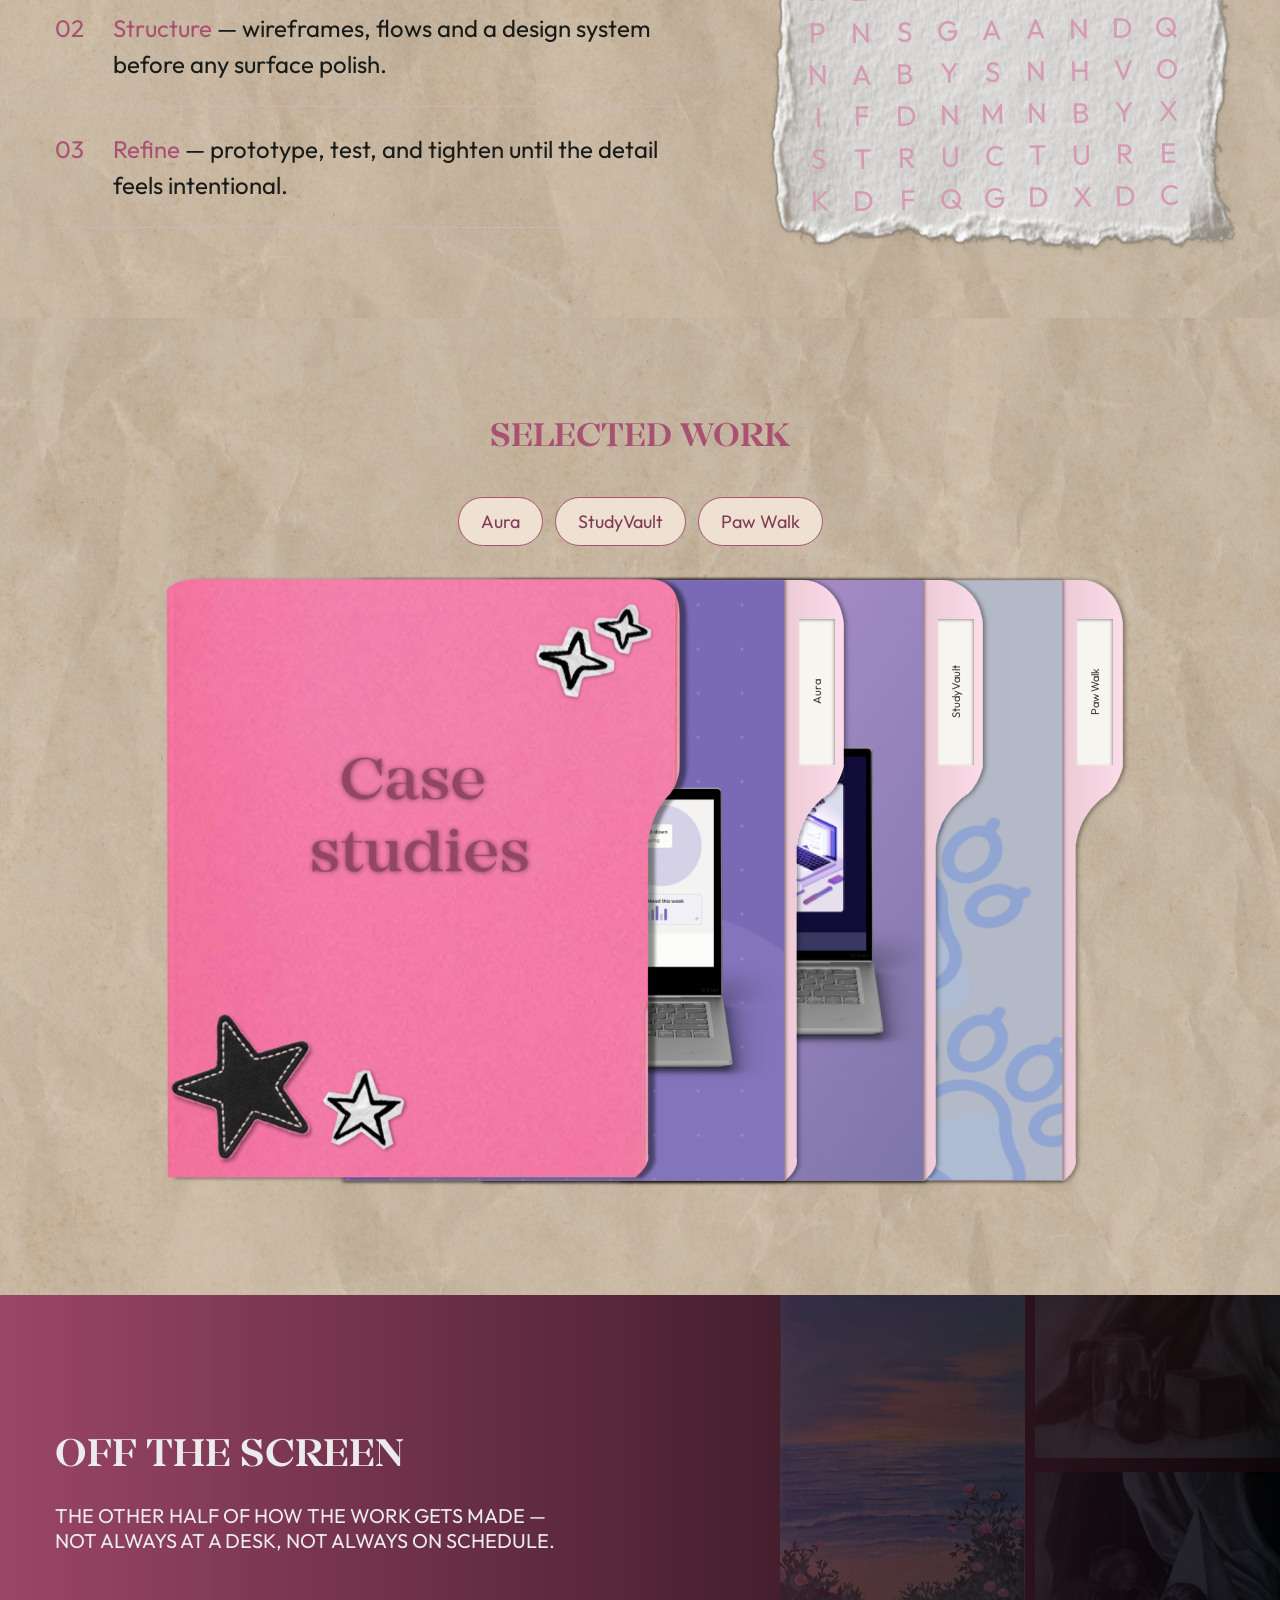
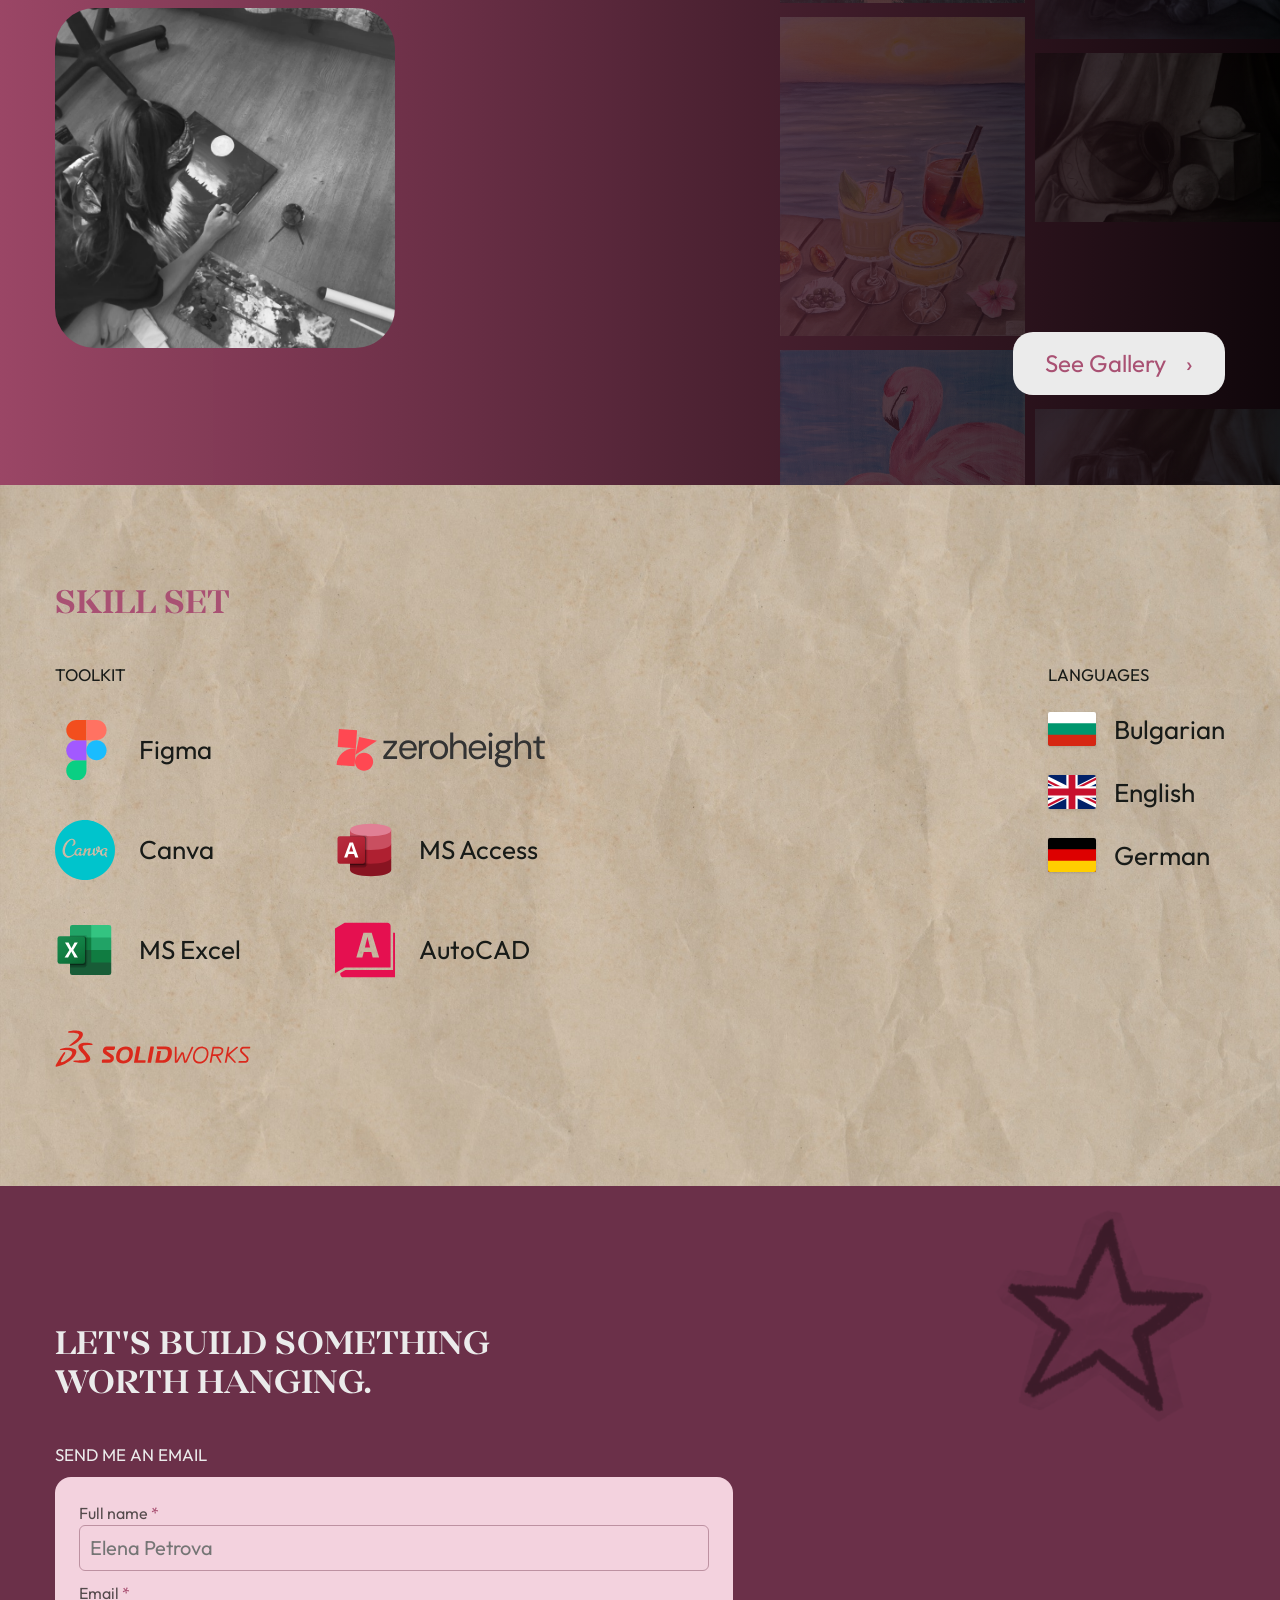
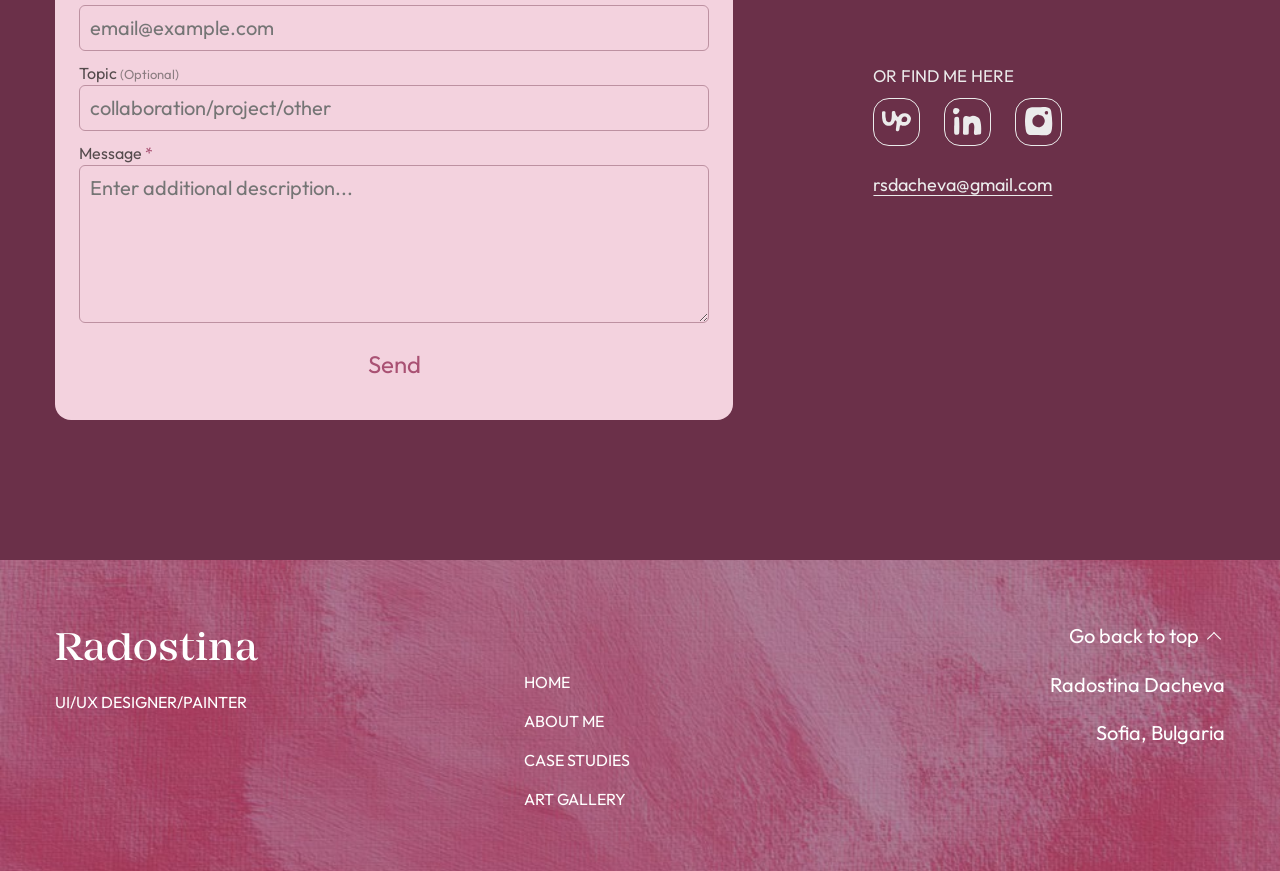
==== commit c00ad452: "Finalize three-project site and clear old cached script" ====
--- a/index.html
+++ b/index.html
@@ -1,4 +1,4 @@
 <!doctype html><html lang="en"><head><link rel="icon" type="image/svg+xml" href="/favicon.svg">
     <meta name="google-site-verification" content="fBKuhtPPhftIIcOc9pDGOPraf2QaxMMTrNeET19dJqM" /><base href="/"><meta charset="UTF-8"><meta name="viewport" content="width=device-width,initial-scale=1"><meta name="theme-color" content="#a95173"><meta name="description" content="Meet Radostina Dacheva, a UI/UX designer, painter and Management and Business Information Systems student at Technical University of Sofia."><title>About Radostina Dacheva — Designer &amp; Painter</title><link rel="stylesheet" href="style.css"><link rel="stylesheet" href="refinements.css"><link rel="stylesheet" href="design-polish.css"><link rel="stylesheet" href="responsive.css">
 <link rel="stylesheet" href="mobile-figma.css?v=20261103b">
-<meta name="robots" content="index,follow,max-image-preview:large"><link rel="canonical" href="https://radostinadacheva.github.io/about/"><meta property="og:type" content="website"><meta property="og:title" content="About Radostina Dacheva — Designer &amp; Painter"><meta property="og:description" content="Meet Radostina Dacheva, a UI/UX designer, painter and Management and Business Information Systems student at Technical University of Sofia."><meta property="og:url" content="https://radostinadacheva.github.io/about/"><meta property="og:site_name" content="Radostina Dacheva — Portfolio"><meta name="twitter:card" content="summary"></head><body><a class="skip" href="#main">Skip to content</a><div id="app"></div><noscript><main><h1>About Radostina Dacheva — Designer &amp; Painter</h1><p>Meet Radostina Dacheva, a UI/UX designer, painter and Management and Business Information Systems student at Technical University of Sofia.</p><p>Enable JavaScript to explore the interactive portfolio.</p><nav><a href="/">Radostina Dacheva — UI/UX Designer &amp; Painter</a> <a href="/about/">About Radostina Dacheva — Designer &amp; Painter</a> <a href="/art/">Art Gallery — Radostina Dacheva</a> <a href="/work/">UX/UI Case Studies — Radostina Dacheva</a> <a href="/aura/">Aura Design System Case Study — Radostina Dacheva</a> <a href="/paw-walk/">Paw Walk UX/UI Case Study — Radostina Dacheva</a> <a href="/contact/">Contact Radostina Dacheva — UI/UX &amp; Art</a> </nav></main></noscript><dialog id="lightbox" aria-label="Artwork viewer"><button class="close" aria-label="Close artwork">×</button><button class="prev" aria-label="Previous artwork">‹</button><figure><img alt=""><figcaption></figcaption></figure><button class="next" aria-label="Next artwork">›</button></dialog><script type="module" src="app.js?v=20261103-remove-orbit"></script></body></html>
+<meta name="robots" content="index,follow,max-image-preview:large"><link rel="canonical" href="https://radostinadacheva.github.io/about/"><meta property="og:type" content="website"><meta property="og:title" content="About Radostina Dacheva — Designer &amp; Painter"><meta property="og:description" content="Meet Radostina Dacheva, a UI/UX designer, painter and Management and Business Information Systems student at Technical University of Sofia."><meta property="og:url" content="https://radostinadacheva.github.io/about/"><meta property="og:site_name" content="Radostina Dacheva — Portfolio"><meta name="twitter:card" content="summary"></head><body><a class="skip" href="#main">Skip to content</a><div id="app"></div><noscript><main><h1>About Radostina Dacheva — Designer &amp; Painter</h1><p>Meet Radostina Dacheva, a UI/UX designer, painter and Management and Business Information Systems student at Technical University of Sofia.</p><p>Enable JavaScript to explore the interactive portfolio.</p><nav><a href="/">Radostina Dacheva — UI/UX Designer &amp; Painter</a> <a href="/about/">About Radostina Dacheva — Designer &amp; Painter</a> <a href="/art/">Art Gallery — Radostina Dacheva</a> <a href="/work/">UX/UI Case Studies — Radostina Dacheva</a> <a href="/aura/">Aura Design System Case Study — Radostina Dacheva</a> <a href="/paw-walk/">Paw Walk UX/UI Case Study — Radostina Dacheva</a> <a href="/contact/">Contact Radostina Dacheva — UI/UX &amp; Art</a> </nav></main></noscript><dialog id="lightbox" aria-label="Artwork viewer"><button class="close" aria-label="Close artwork">×</button><button class="prev" aria-label="Previous artwork">‹</button><figure><img alt=""><figcaption></figcaption></figure><button class="next" aria-label="Next artwork">›</button></dialog><script type="module" src="app.js?v=20261103-three-cases"></script></body></html>
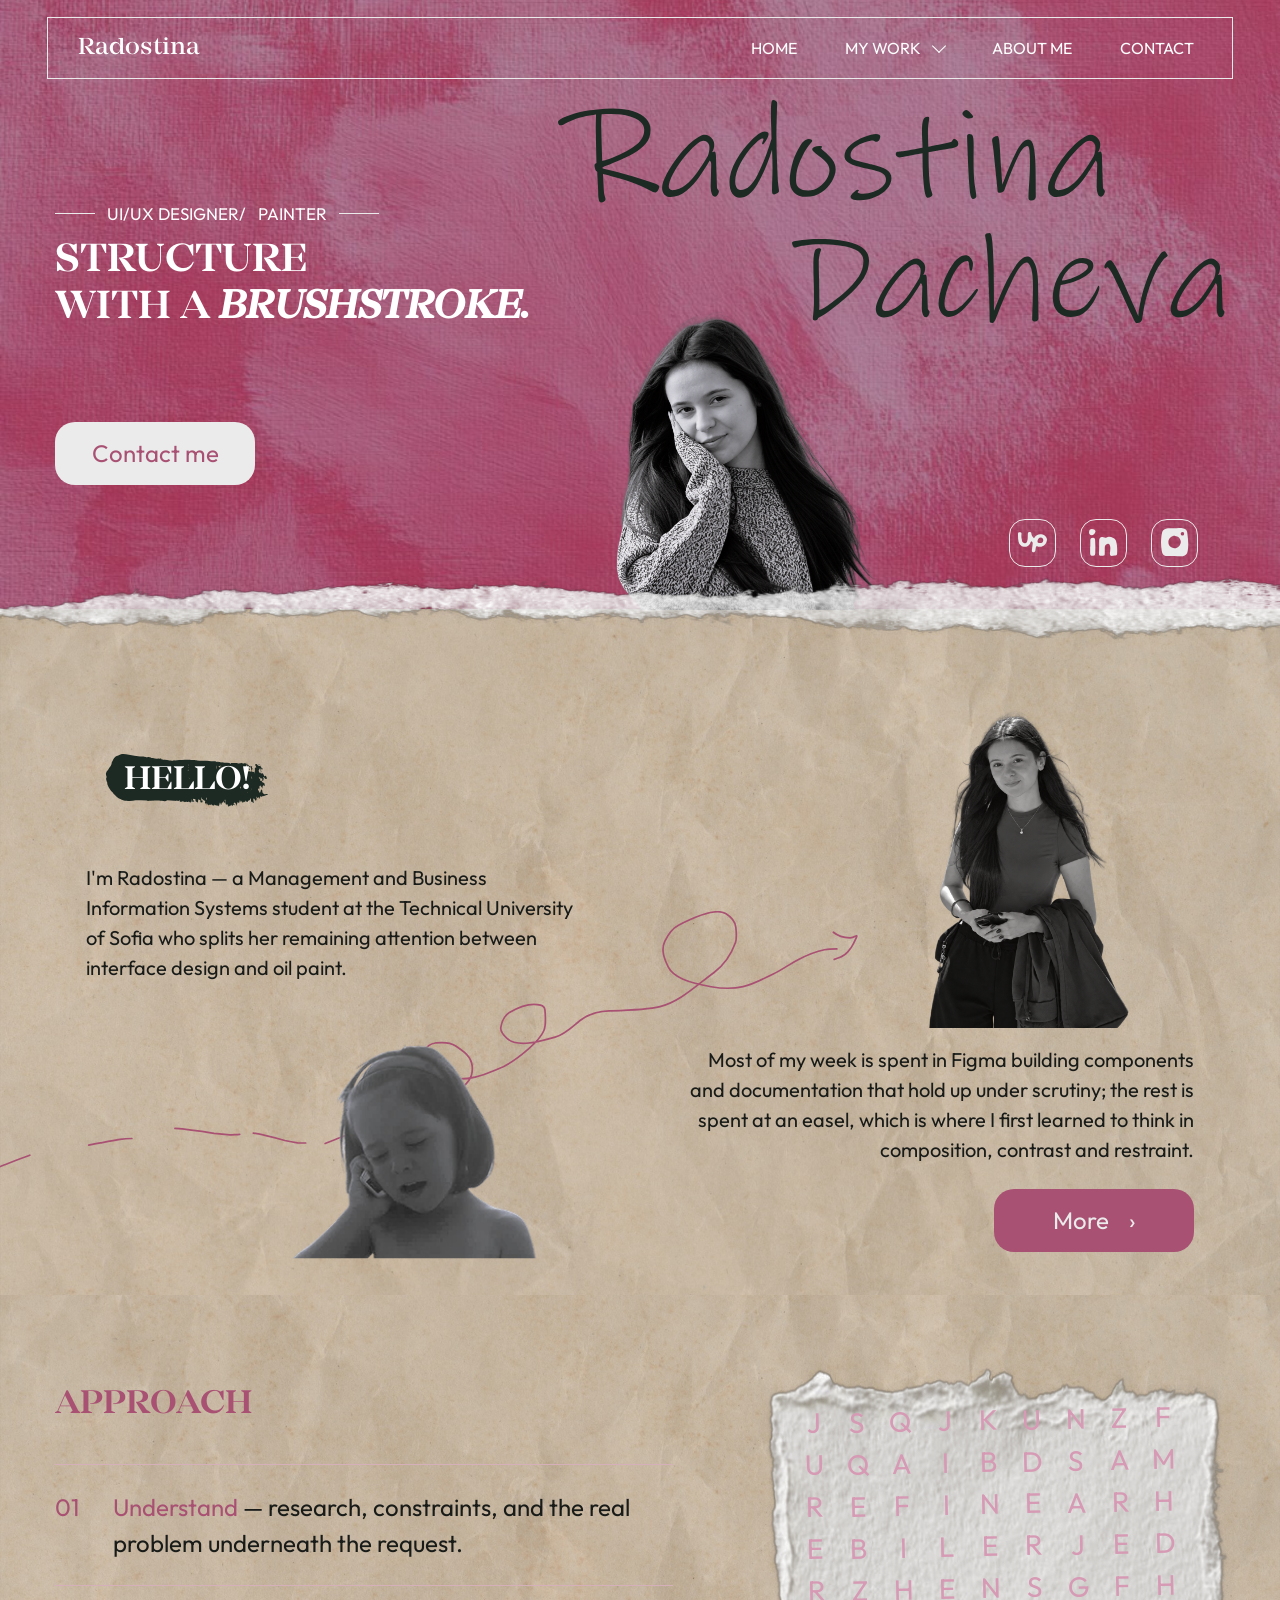
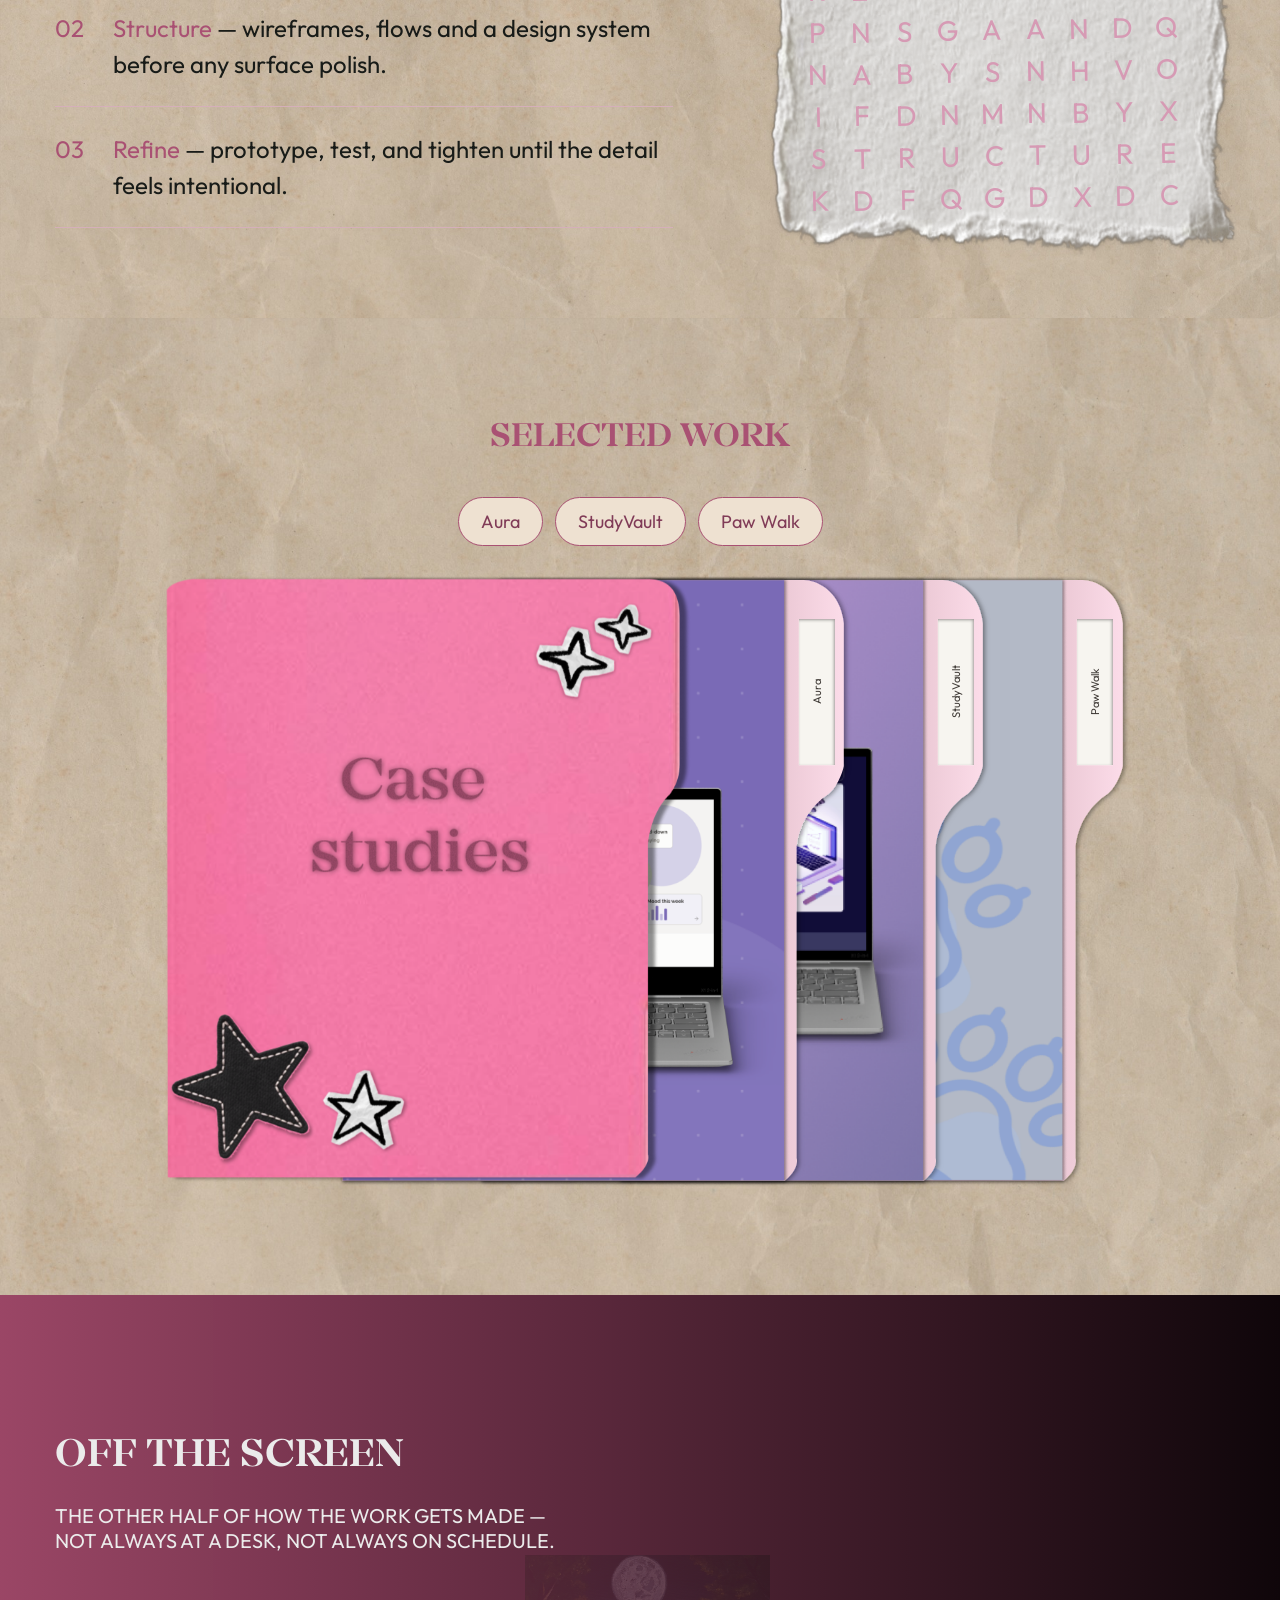
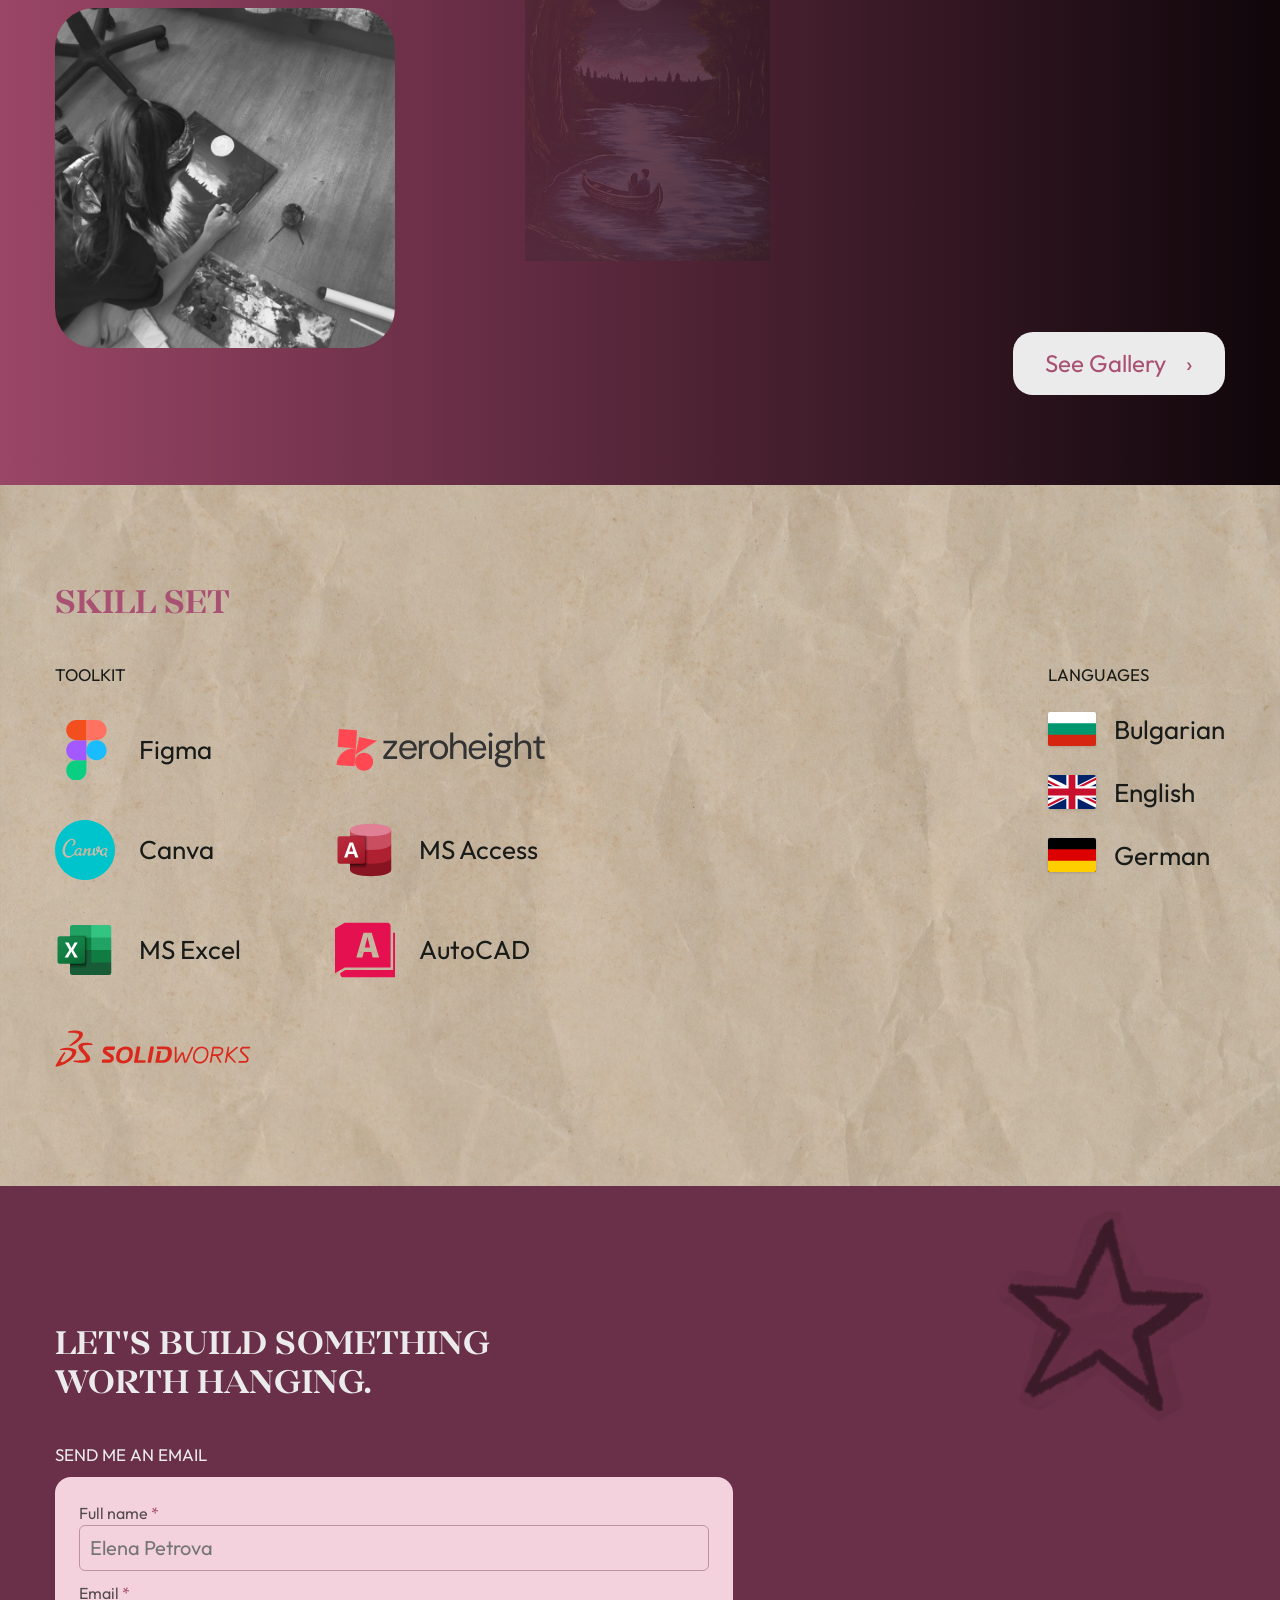
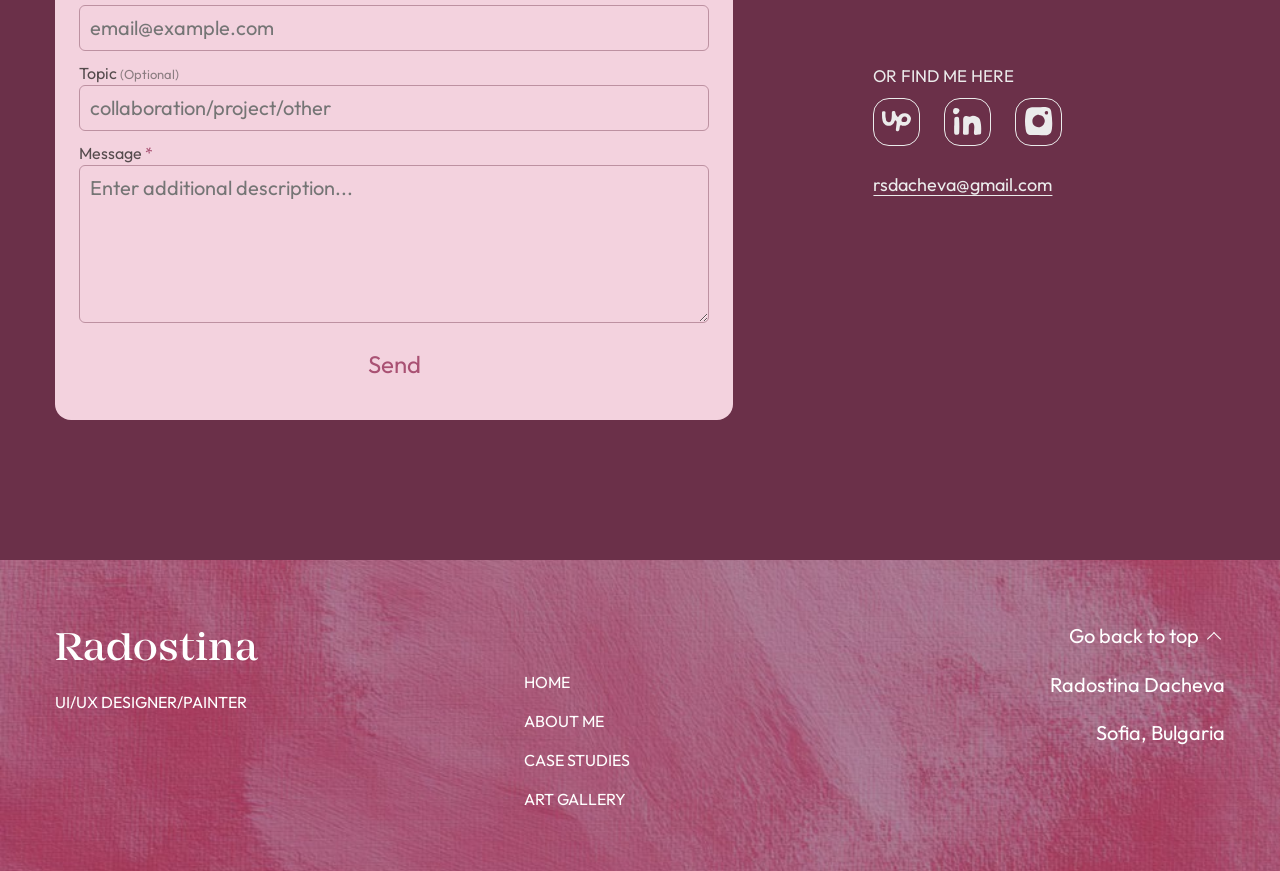
==== commit f013d663: "Fix homepage metadata, canonical URL and add portfolio structured data and crawlable introduction" ====
--- a/index.html
+++ b/index.html
@@ -1,4 +1,4 @@
 <!doctype html><html lang="en"><head><link rel="icon" type="image/svg+xml" href="/favicon.svg">
-    <meta name="google-site-verification" content="fBKuhtPPhftIIcOc9pDGOPraf2QaxMMTrNeET19dJqM" /><base href="/"><meta charset="UTF-8"><meta name="viewport" content="width=device-width,initial-scale=1"><meta name="theme-color" content="#a95173"><meta name="description" content="Meet Radostina Dacheva, a UI/UX designer, painter and Management and Business Information Systems student at Technical University of Sofia."><title>About Radostina Dacheva — Designer &amp; Painter</title><link rel="stylesheet" href="style.css"><link rel="stylesheet" href="refinements.css"><link rel="stylesheet" href="design-polish.css"><link rel="stylesheet" href="responsive.css">
+    <meta name="google-site-verification" content="fBKuhtPPhftIIcOc9pDGOPraf2QaxMMTrNeET19dJqM" /><base href="/"><meta charset="UTF-8"><meta name="viewport" content="width=device-width,initial-scale=1"><meta name="theme-color" content="#a95173"><meta name="description" content="Radostina Dacheva is a UI/UX design student and painter based in Sofia, Bulgaria. Explore UX research, wireframing, Figma prototypes, design systems and original artwork."><title>Radostina Dacheva | UI/UX Design Portfolio &amp; Artist</title><link rel="stylesheet" href="style.css"><link rel="stylesheet" href="refinements.css"><link rel="stylesheet" href="design-polish.css"><link rel="stylesheet" href="responsive.css">
 <link rel="stylesheet" href="mobile-figma.css?v=20261103b">
-<meta name="robots" content="index,follow,max-image-preview:large"><link rel="canonical" href="https://radostinadacheva.github.io/about/"><meta property="og:type" content="website"><meta property="og:title" content="About Radostina Dacheva — Designer &amp; Painter"><meta property="og:description" content="Meet Radostina Dacheva, a UI/UX designer, painter and Management and Business Information Systems student at Technical University of Sofia."><meta property="og:url" content="https://radostinadacheva.github.io/about/"><meta property="og:site_name" content="Radostina Dacheva — Portfolio"><meta name="twitter:card" content="summary"></head><body><a class="skip" href="#main">Skip to content</a><div id="app"></div><noscript><main><h1>About Radostina Dacheva — Designer &amp; Painter</h1><p>Meet Radostina Dacheva, a UI/UX designer, painter and Management and Business Information Systems student at Technical University of Sofia.</p><p>Enable JavaScript to explore the interactive portfolio.</p><nav><a href="/">Radostina Dacheva — UI/UX Designer &amp; Painter</a> <a href="/about/">About Radostina Dacheva — Designer &amp; Painter</a> <a href="/art/">Art Gallery — Radostina Dacheva</a> <a href="/work/">UX/UI Case Studies — Radostina Dacheva</a> <a href="/aura/">Aura Design System Case Study — Radostina Dacheva</a> <a href="/paw-walk/">Paw Walk UX/UI Case Study — Radostina Dacheva</a> <a href="/contact/">Contact Radostina Dacheva — UI/UX &amp; Art</a> </nav></main></noscript><dialog id="lightbox" aria-label="Artwork viewer"><button class="close" aria-label="Close artwork">×</button><button class="prev" aria-label="Previous artwork">‹</button><figure><img alt=""><figcaption></figcaption></figure><button class="next" aria-label="Next artwork">›</button></dialog><script type="module" src="app.js?v=20261103-three-cases"></script></body></html>
+<meta name="robots" content="index,follow,max-image-preview:large"><link rel="canonical" href="https://radostinadacheva.github.io/"><meta property="og:type" content="website"><meta property="og:title" content="Radostina Dacheva | UI/UX Design Portfolio &amp; Artist"><meta property="og:description" content="Explore UX research, wireframing, Figma prototypes, design systems and original artwork by Radostina Dacheva, a UI/UX design student and painter in Sofia, Bulgaria."><meta property="og:url" content="https://radostinadacheva.github.io/"><meta property="og:site_name" content="Radostina Dacheva — Portfolio"><meta name="twitter:card" content="summary"><meta name="twitter:title" content="Radostina Dacheva | UI/UX Design Portfolio &amp; Artist"><meta name="twitter:description" content="UX research, wireframing, Figma prototypes, design systems and original artwork by Radostina Dacheva in Sofia, Bulgaria."><script type="application/ld+json">{"@context":"https://schema.org","@graph":[{"@type":"Person","@id":"https://radostinadacheva.github.io/#person","name":"Radostina Dacheva","url":"https://radostinadacheva.github.io/","jobTitle":"UI/UX Designer","description":"UI/UX design student at the Technical University of Sofia, Bulgaria, focused on UX research, information architecture, wireframing, interface design, Figma prototyping and design systems; also an artist and painter.","address":{"@type":"PostalAddress","addressLocality":"Sofia","addressCountry":"BG"},"alumniOf":{"@type":"CollegeOrUniversity","name":"Technical University of Sofia"},"sameAs":["https://www.linkedin.com/in/radostina-dacheva-a91311127/","https://github.com/radostinadacheva","https://www.instagram.com/_art.by.tini_/","https://www.upwork.com/freelancers/~014ad993ad09761970?mp_source=share"],"knowsAbout":["UX research","Information architecture","Wireframing","UI design","Figma prototyping","Design systems","Responsive design","Accessibility","Painting"]},{"@type":"WebSite","@id":"https://radostinadacheva.github.io/#website","url":"https://radostinadacheva.github.io/","name":"Radostina Dacheva — Portfolio","inLanguage":"en","publisher":{"@id":"https://radostinadacheva.github.io/#person"}}]}</script></head><body><a class="skip" href="#main">Skip to content</a><div id="app"><main id="main" class="seo-fallback"><h1>Radostina Dacheva — UI/UX Design Portfolio &amp; Artist</h1><p>Radostina Dacheva is a UI/UX design student at the Technical University of Sofia, Bulgaria. Her portfolio brings together UX research, information architecture, wireframing, interface design, Figma prototyping and design systems, alongside original paintings and charcoal drawings.</p><h2>Selected UX/UI case studies</h2><ul><li><a href="/orbit/">Orbit — UX discovery and wireframing concept exploring a reimagined digital communication experience.</a></li><li><a href="/aura/">Aura — mindfulness web app design system covering brand identity, design tokens, components, responsive layouts and accessibility.</a></li><li><a href="/paw-walk/">Paw Walk — dog-walking app UX/UI case study covering research, user flows, onboarding, walker search and booking.</a></li><li><a href="/work/">View all UX/UI case studies</a></li></ul><h2>More about Radostina</h2><p>Explore <a href="/about/">Radostina’s background</a>, <a href="/art/">original artwork</a> and <a href="/contact/">contact details</a>.</p></main></div><noscript><main><h1>About Radostina Dacheva — Designer &amp; Painter</h1><p>Meet Radostina Dacheva, a UI/UX designer, painter and Management and Business Information Systems student at Technical University of Sofia.</p><p>Enable JavaScript to explore the interactive portfolio.</p><nav><a href="/">Radostina Dacheva — UI/UX Designer &amp; Painter</a> <a href="/about/">About Radostina Dacheva — Designer &amp; Painter</a> <a href="/art/">Art Gallery — Radostina Dacheva</a> <a href="/work/">UX/UI Case Studies — Radostina Dacheva</a> <a href="/aura/">Aura Design System Case Study — Radostina Dacheva</a> <a href="/paw-walk/">Paw Walk UX/UI Case Study — Radostina Dacheva</a> <a href="/contact/">Contact Radostina Dacheva — UI/UX &amp; Art</a> </nav></main></noscript><dialog id="lightbox" aria-label="Artwork viewer"><button class="close" aria-label="Close artwork">×</button><button class="prev" aria-label="Previous artwork">‹</button><figure><img alt=""><figcaption></figcaption></figure><button class="next" aria-label="Next artwork">›</button></dialog><script type="module" src="app.js?v=20261103-three-cases"></script></body></html>
